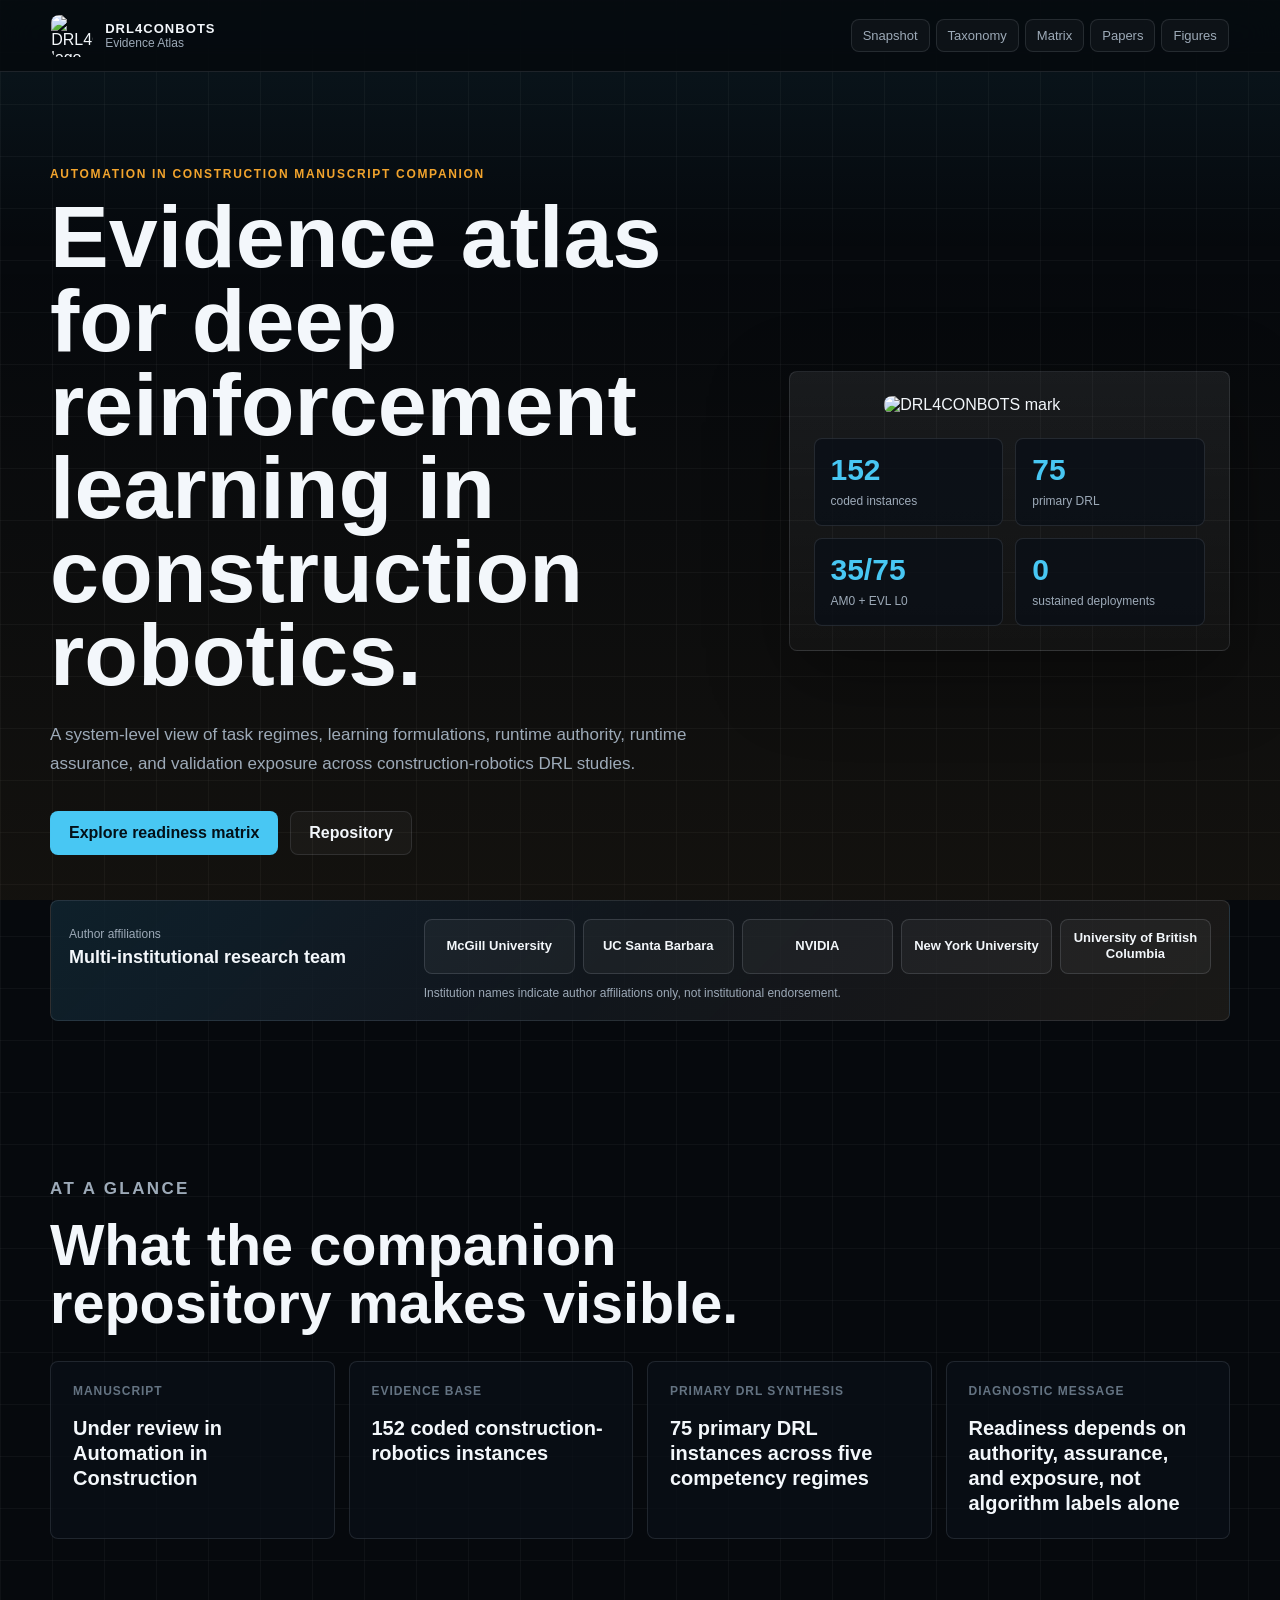
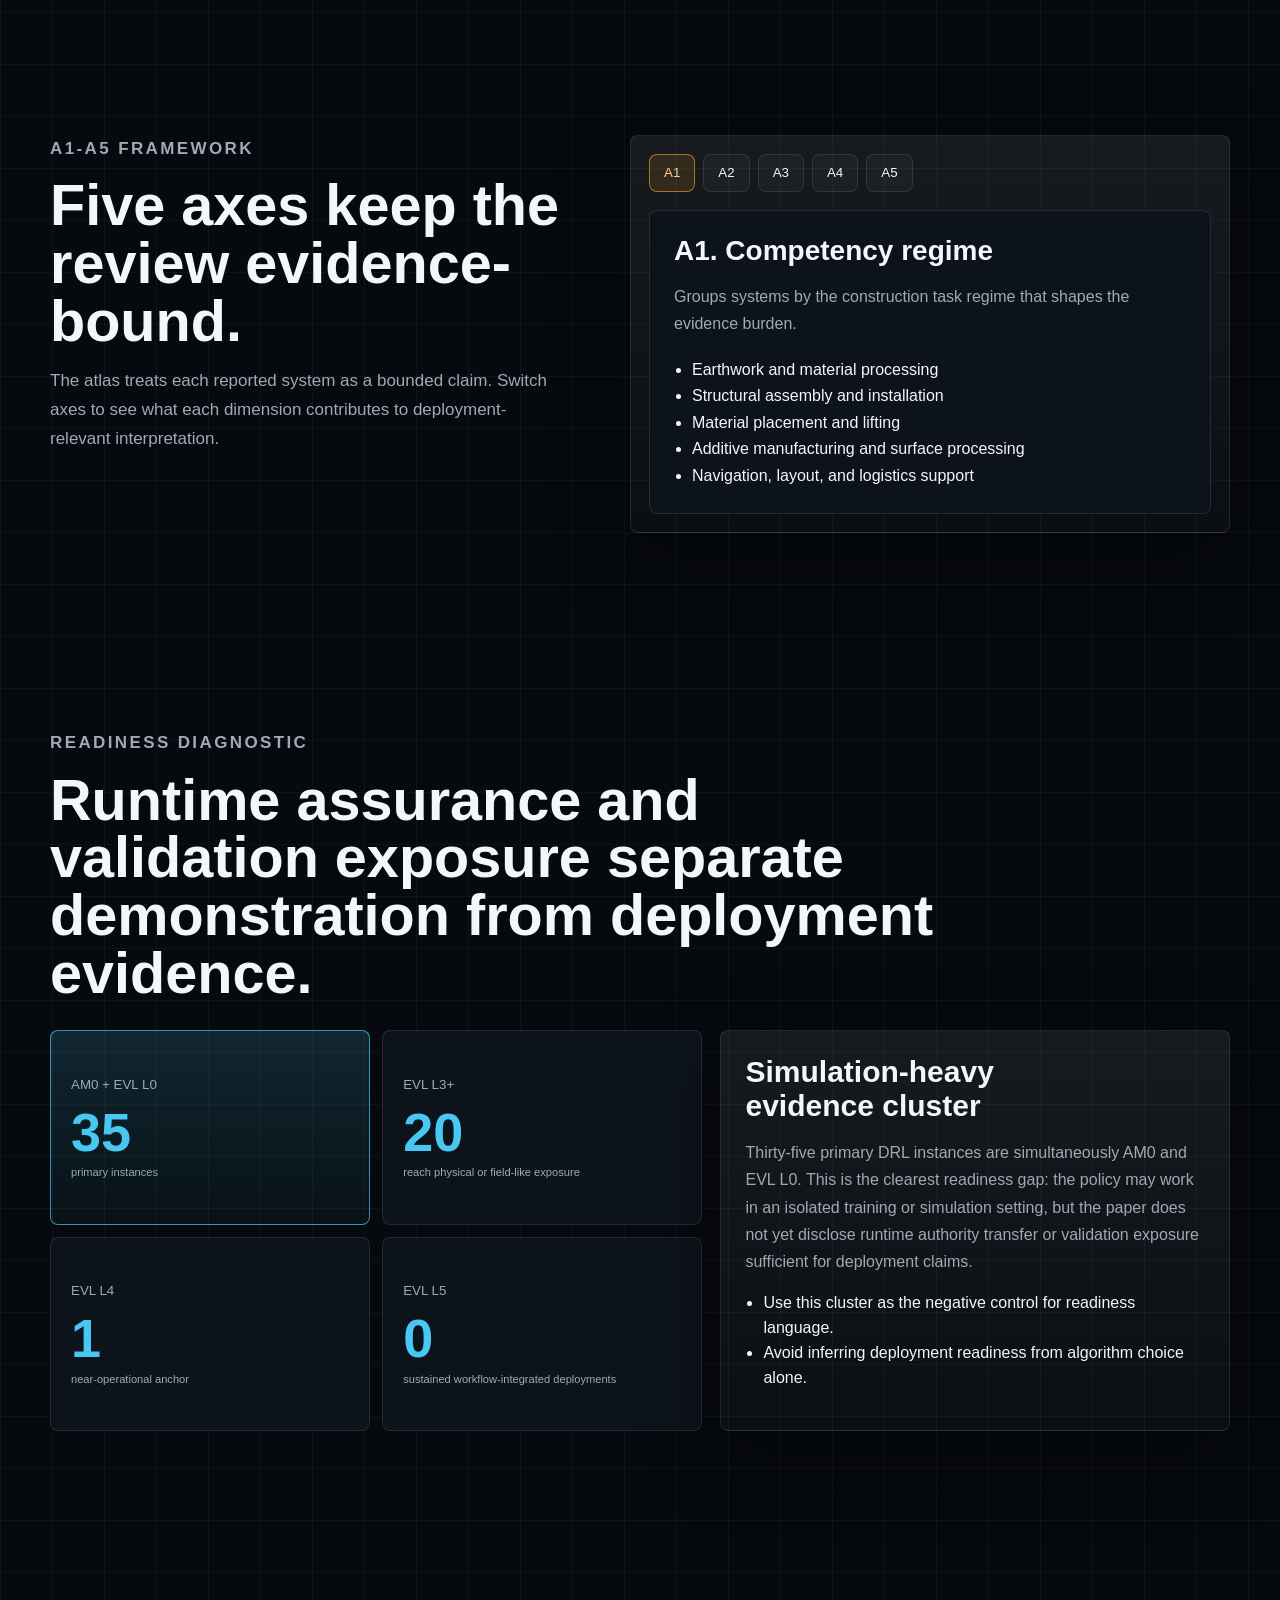
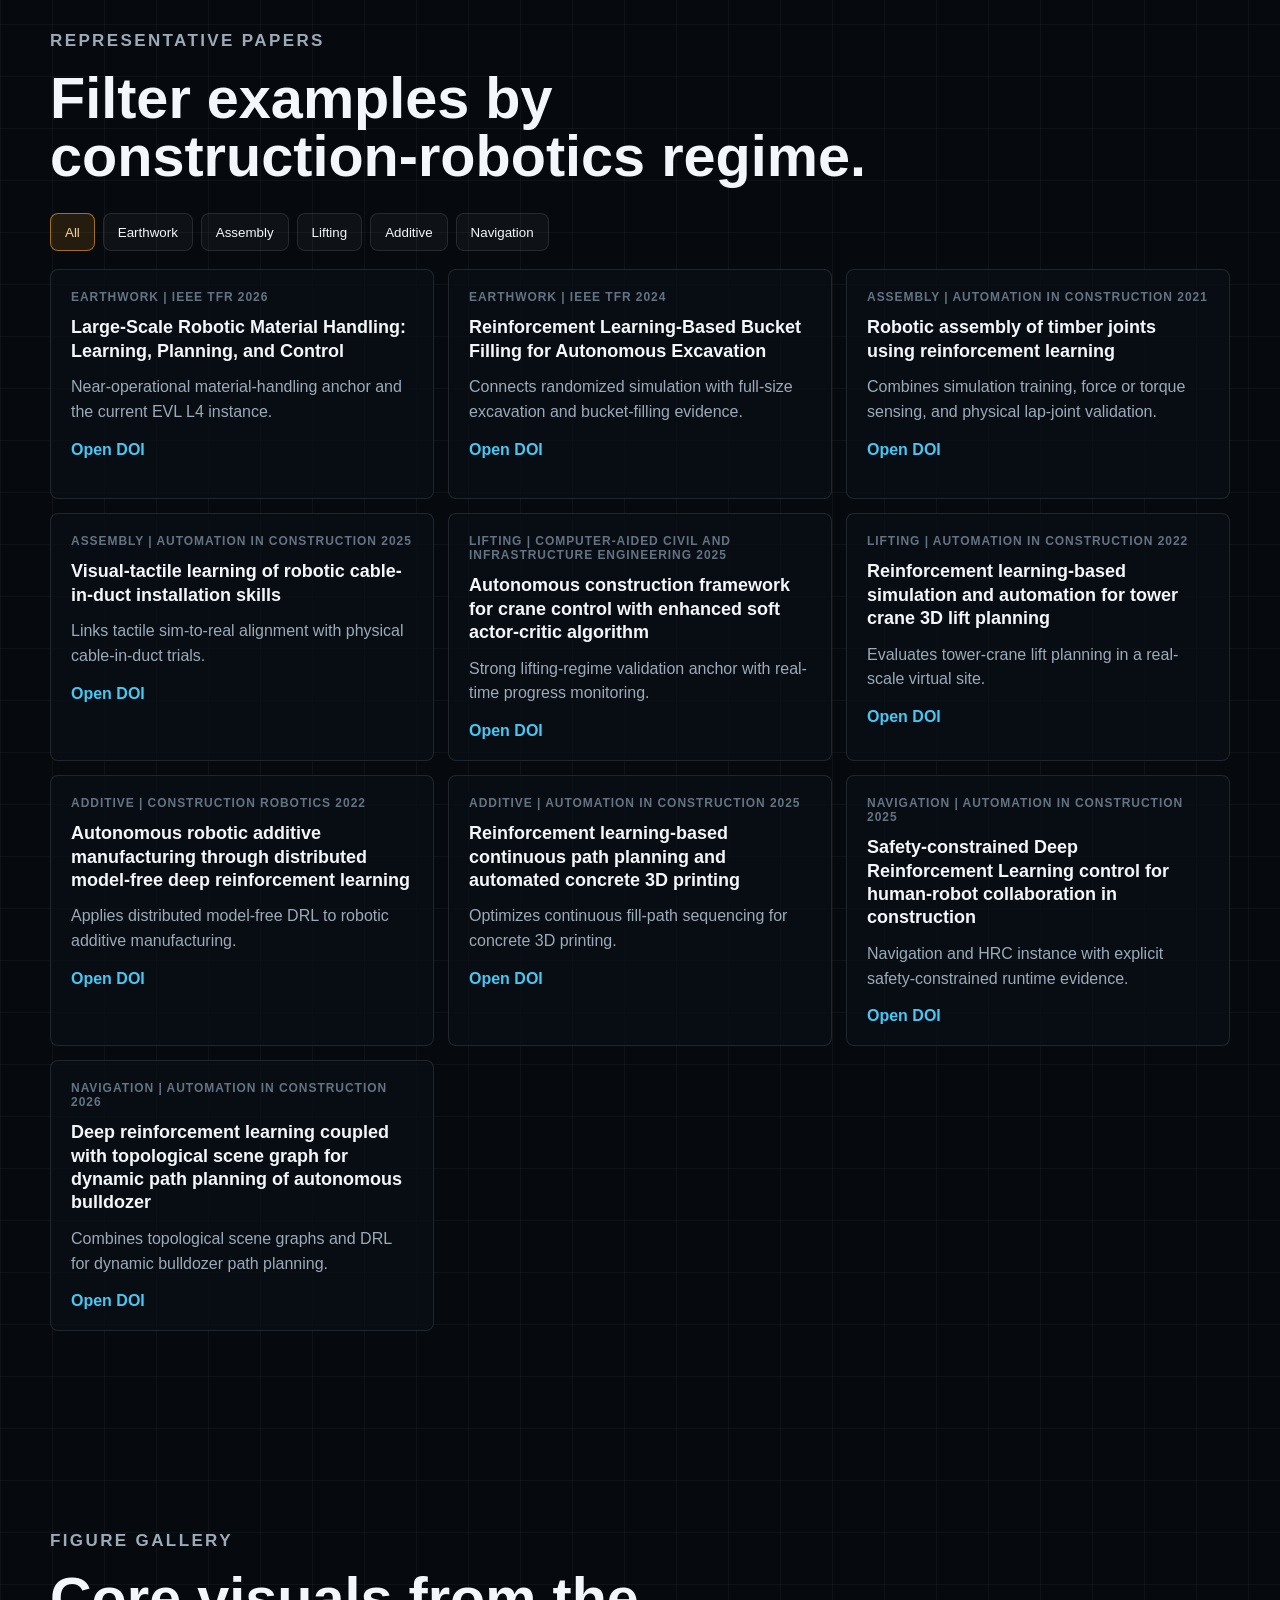
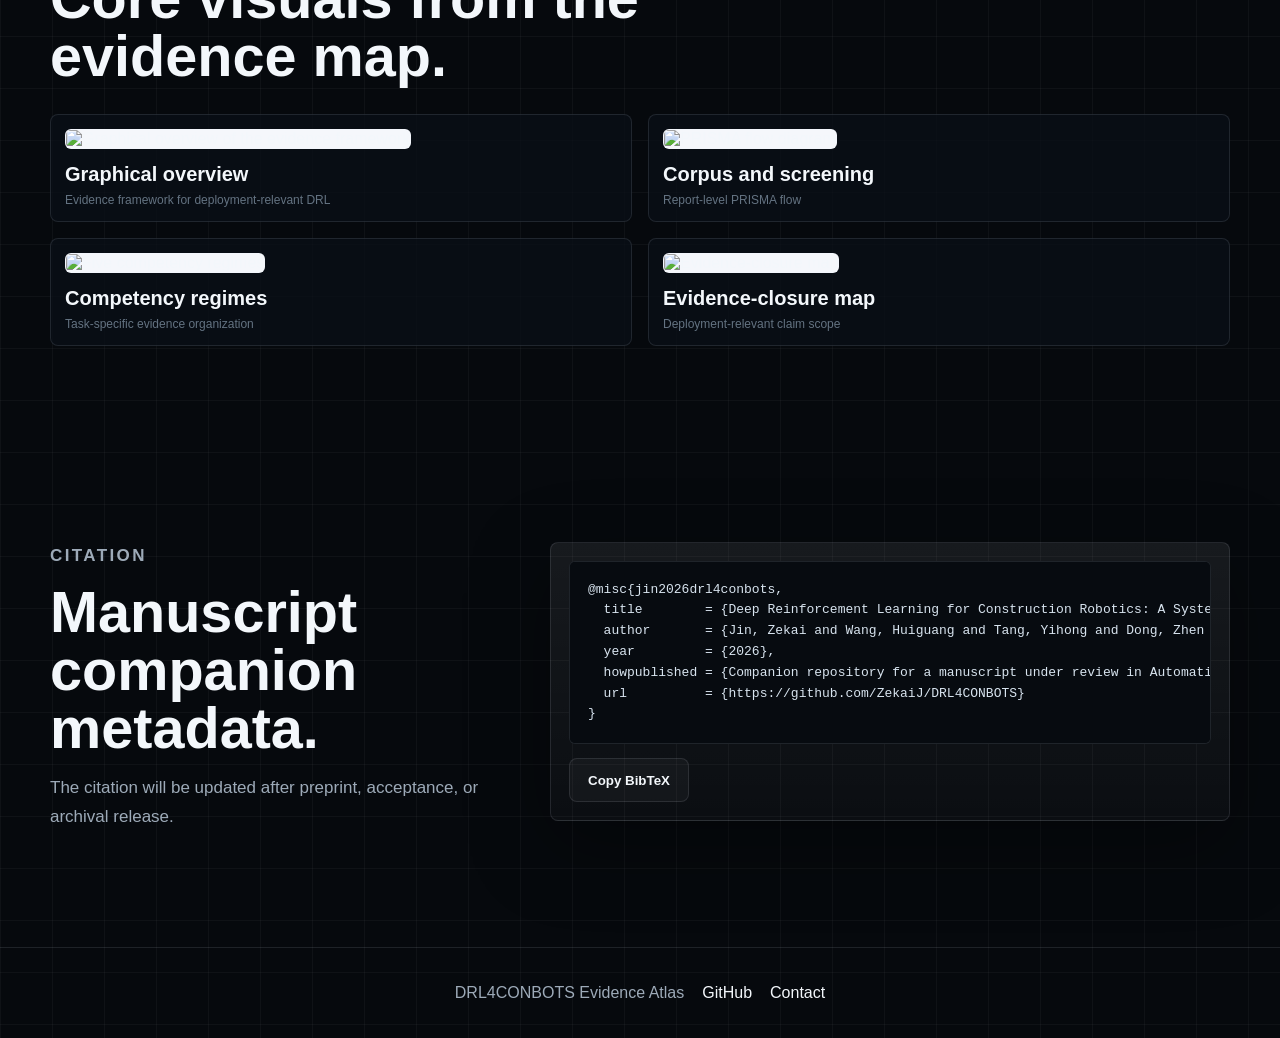
==== docs/index.html @ fb15e4c8 "docs: add author affiliation demo" ====
<!doctype html>
<html lang="en">
  <head>
    <meta charset="utf-8">
    <meta name="viewport" content="width=device-width, initial-scale=1">
    <title>DRL4CONBOTS Evidence Atlas</title>
    <meta name="description" content="Interactive companion atlas for a manuscript on deep reinforcement learning in construction robotics.">
    <link rel="stylesheet" href="styles.css">
  </head>
  <body>
    <header class="site-header">
      <a class="brand" href="#top" aria-label="DRL4CONBOTS Evidence Atlas home">
        <img src="https://raw.githubusercontent.com/ZekaiJ/DRL4CONBOTS/main/Assets/logo.png" alt="DRL4CONBOTS logo">
        <span>
          <strong>DRL4CONBOTS</strong>
          <small>Evidence Atlas</small>
        </span>
      </a>
      <nav aria-label="Primary navigation">
        <a href="#snapshot">Snapshot</a>
        <a href="#taxonomy">Taxonomy</a>
        <a href="#matrix">Matrix</a>
        <a href="#papers">Papers</a>
        <a href="#figures">Figures</a>
      </nav>
    </header>

    <main id="top">
      <section class="hero">
        <div class="hero-copy">
          <p class="eyebrow">Automation in Construction manuscript companion</p>
          <h1>Evidence atlas for deep reinforcement learning in construction robotics.</h1>
          <p class="lede">
            A system-level view of task regimes, learning formulations, runtime authority,
            runtime assurance, and validation exposure across construction-robotics DRL studies.
          </p>
          <div class="hero-actions">
            <a class="button primary" href="#matrix">Explore readiness matrix</a>
            <a class="button secondary" href="https://github.com/ZekaiJ/DRL4CONBOTS">Repository</a>
          </div>
        </div>
        <aside class="hero-card" aria-label="Evidence snapshot">
          <img class="hero-logo" src="https://raw.githubusercontent.com/ZekaiJ/DRL4CONBOTS/main/Assets/logo.png" alt="DRL4CONBOTS mark">
          <div class="metric-grid compact">
            <div><strong>152</strong><span>coded instances</span></div>
            <div><strong>75</strong><span>primary DRL</span></div>
            <div><strong>35/75</strong><span>AM0 + EVL L0</span></div>
            <div><strong>0</strong><span>sustained deployments</span></div>
          </div>
        </aside>
      </section>

      <section class="affiliation-band" aria-label="Author affiliations">
        <div class="affiliation-copy">
          <span>Author affiliations</span>
          <strong>Multi-institutional research team</strong>
        </div>
        <div class="affiliation-list" aria-label="Affiliated institutions">
          <span>McGill University</span>
          <span>UC Santa Barbara</span>
          <span>NVIDIA</span>
          <span>New York University</span>
          <span>University of British Columbia</span>
        </div>
        <p class="affiliation-note">Institution names indicate author affiliations only, not institutional endorsement.</p>
      </section>
      <section id="snapshot" class="section">
        <div class="section-heading">
          <p class="eyebrow">At a glance</p>
          <h2>What the companion repository makes visible.</h2>
        </div>
        <div class="snapshot-grid">
          <article>
            <span>Manuscript</span>
            <strong>Under review in Automation in Construction</strong>
          </article>
          <article>
            <span>Evidence base</span>
            <strong>152 coded construction-robotics instances</strong>
          </article>
          <article>
            <span>Primary DRL synthesis</span>
            <strong>75 primary DRL instances across five competency regimes</strong>
          </article>
          <article>
            <span>Diagnostic message</span>
            <strong>Readiness depends on authority, assurance, and exposure, not algorithm labels alone</strong>
          </article>
        </div>
      </section>

      <section id="taxonomy" class="section split">
        <div class="section-heading">
          <p class="eyebrow">A1-A5 framework</p>
          <h2>Five axes keep the review evidence-bound.</h2>
          <p>
            The atlas treats each reported system as a bounded claim. Switch axes to see what each dimension contributes to deployment-relevant interpretation.
          </p>
        </div>
        <div class="taxonomy-panel">
          <div class="axis-tabs" role="tablist" aria-label="Taxonomy axes">
            <button class="axis-tab active" type="button" data-axis="a1">A1</button>
            <button class="axis-tab" type="button" data-axis="a2">A2</button>
            <button class="axis-tab" type="button" data-axis="a3">A3</button>
            <button class="axis-tab" type="button" data-axis="a4">A4</button>
            <button class="axis-tab" type="button" data-axis="a5">A5</button>
          </div>
          <article class="axis-card" id="axis-card" aria-live="polite"></article>
        </div>
      </section>

      <section id="matrix" class="section">
        <div class="section-heading narrow">
          <p class="eyebrow">Readiness diagnostic</p>
          <h2>Runtime assurance and validation exposure separate demonstration from deployment evidence.</h2>
        </div>
        <div class="matrix-layout">
          <div class="matrix-board" aria-label="Readiness matrix insights">
            <button class="matrix-cell active" type="button" data-insight="am0-l0">
              <span>AM0 + EVL L0</span>
              <strong>35</strong>
              <small>primary instances</small>
            </button>
            <button class="matrix-cell" type="button" data-insight="evl3">
              <span>EVL L3+</span>
              <strong>20</strong>
              <small>reach physical or field-like exposure</small>
            </button>
            <button class="matrix-cell" type="button" data-insight="evl4">
              <span>EVL L4</span>
              <strong>1</strong>
              <small>near-operational anchor</small>
            </button>
            <button class="matrix-cell" type="button" data-insight="evl5">
              <span>EVL L5</span>
              <strong>0</strong>
              <small>sustained workflow-integrated deployments</small>
            </button>
          </div>
          <aside class="insight-card" id="insight-card" aria-live="polite"></aside>
        </div>
      </section>

      <section id="papers" class="section">
        <div class="section-heading">
          <p class="eyebrow">Representative papers</p>
          <h2>Filter examples by construction-robotics regime.</h2>
        </div>
        <div class="filters" aria-label="Paper filters">
          <button class="filter active" type="button" data-filter="all">All</button>
          <button class="filter" type="button" data-filter="earthwork">Earthwork</button>
          <button class="filter" type="button" data-filter="assembly">Assembly</button>
          <button class="filter" type="button" data-filter="lifting">Lifting</button>
          <button class="filter" type="button" data-filter="additive">Additive</button>
          <button class="filter" type="button" data-filter="navigation">Navigation</button>
        </div>
        <div class="paper-grid" id="paper-grid"></div>
      </section>

      <section id="figures" class="section">
        <div class="section-heading">
          <p class="eyebrow">Figure gallery</p>
          <h2>Core visuals from the evidence map.</h2>
        </div>
        <div class="figure-grid">
          <a class="figure-card" href="https://raw.githubusercontent.com/ZekaiJ/DRL4CONBOTS/main/Assets/figures/Fig1.png">
            <img src="https://raw.githubusercontent.com/ZekaiJ/DRL4CONBOTS/main/Assets/figures/Fig1.png" alt="Graphical overview of the evidence framework">
            <strong>Graphical overview</strong>
            <span>Evidence framework for deployment-relevant DRL</span>
          </a>
          <a class="figure-card" href="https://raw.githubusercontent.com/ZekaiJ/DRL4CONBOTS/main/Assets/figures/Fig2.png">
            <img src="https://raw.githubusercontent.com/ZekaiJ/DRL4CONBOTS/main/Assets/figures/Fig2.png" alt="PRISMA flow diagram">
            <strong>Corpus and screening</strong>
            <span>Report-level PRISMA flow</span>
          </a>
          <a class="figure-card" href="https://raw.githubusercontent.com/ZekaiJ/DRL4CONBOTS/main/Assets/figures/Fig6.png">
            <img src="https://raw.githubusercontent.com/ZekaiJ/DRL4CONBOTS/main/Assets/figures/Fig6.png" alt="Five competency regimes">
            <strong>Competency regimes</strong>
            <span>Task-specific evidence organization</span>
          </a>
          <a class="figure-card" href="https://raw.githubusercontent.com/ZekaiJ/DRL4CONBOTS/main/Assets/figures/Fig12.png">
            <img src="https://raw.githubusercontent.com/ZekaiJ/DRL4CONBOTS/main/Assets/figures/Fig12.png" alt="Evidence-closure map">
            <strong>Evidence-closure map</strong>
            <span>Deployment-relevant claim scope</span>
          </a>
        </div>
      </section>

      <section id="citation" class="section citation-section">
        <div>
          <p class="eyebrow">Citation</p>
          <h2>Manuscript companion metadata.</h2>
          <p>The citation will be updated after preprint, acceptance, or archival release.</p>
        </div>
        <div class="citation-box">
          <pre id="bibtex">@misc{jin2026drl4conbots,
  title        = {Deep Reinforcement Learning for Construction Robotics: A System-Level Taxonomy and Evidence Map toward Real-World Readiness},
  author       = {Jin, Zekai and Wang, Huiguang and Tang, Yihong and Dong, Zhen and Feng, Chen and Shao, Yi},
  year         = {2026},
  howpublished = {Companion repository for a manuscript under review in Automation in Construction},
  url          = {https://github.com/ZekaiJ/DRL4CONBOTS}
}</pre>
          <button class="button secondary" type="button" id="copy-bibtex">Copy BibTeX</button>
        </div>
      </section>
    </main>

    <footer class="site-footer">
      <span>DRL4CONBOTS Evidence Atlas</span>
      <a href="https://github.com/ZekaiJ/DRL4CONBOTS">GitHub</a>
      <a href="mailto:zekai.jin@mail.mcgill.ca">Contact</a>
    </footer>

    <script src="script.js"></script>
  </body>
</html>
---- docs/styles.css ----
:root {
  color-scheme: dark;
  --bg: #06090d;
  --panel: #0d131b;
  --panel-2: #111a24;
  --panel-3: #172332;
  --line: rgba(225, 238, 255, 0.11);
  --text: #f3f7fb;
  --muted: #9daab8;
  --faint: #647382;
  --cyan: #48c7f3;
  --amber: #f2a42d;
  --green: #43d69a;
  --red: #ef5f64;
  --shadow: 0 24px 80px rgba(0, 0, 0, 0.34);
  font-family: "Aptos", "Segoe UI", Arial, sans-serif;
}

* {
  box-sizing: border-box;
}

html {
  scroll-behavior: smooth;
}

body {
  margin: 0;
  background:
    linear-gradient(rgba(255, 255, 255, 0.035) 1px, transparent 1px),
    linear-gradient(90deg, rgba(255, 255, 255, 0.035) 1px, transparent 1px),
    var(--bg);
  background-size: 52px 52px;
  color: var(--text);
  min-width: 320px;
}

body::before {
  content: "";
  position: fixed;
  inset: 0;
  pointer-events: none;
  background: linear-gradient(180deg, rgba(72, 199, 243, 0.08), transparent 28%, rgba(242, 164, 45, 0.06));
  z-index: -1;
}

a {
  color: inherit;
}

button,
a {
  -webkit-tap-highlight-color: transparent;
}

.site-header {
  position: sticky;
  top: 0;
  z-index: 10;
  display: flex;
  align-items: center;
  justify-content: space-between;
  gap: 24px;
  min-height: 72px;
  padding: 12px clamp(18px, 4vw, 56px);
  border-bottom: 1px solid var(--line);
  background: rgba(6, 9, 13, 0.82);
  backdrop-filter: blur(18px);
}

.brand {
  display: inline-flex;
  align-items: center;
  gap: 12px;
  text-decoration: none;
}

.brand img {
  width: 42px;
  height: 42px;
  border-radius: 8px;
}

.brand strong,
.brand small {
  display: block;
}

.brand strong {
  font-size: 13px;
  letter-spacing: 0.08em;
}

.brand small {
  color: var(--muted);
  font-size: 12px;
}

nav {
  display: flex;
  align-items: center;
  gap: 6px;
  flex-wrap: wrap;
  justify-content: flex-end;
}

nav a,
.filter,
.axis-tab,
.button {
  border: 1px solid var(--line);
  border-radius: 8px;
  background: rgba(255, 255, 255, 0.035);
  color: var(--text);
  text-decoration: none;
  transition: transform 160ms ease, border-color 160ms ease, background 160ms ease;
}

nav a {
  padding: 8px 11px;
  color: var(--muted);
  font-size: 13px;
}

nav a:hover,
.filter:hover,
.axis-tab:hover,
.button:hover {
  transform: translateY(-1px);
  border-color: rgba(72, 199, 243, 0.42);
  background: rgba(72, 199, 243, 0.08);
}

main {
  width: min(1180px, calc(100% - 32px));
  margin: 0 auto;
}

.hero {
  min-height: calc(100dvh - 72px);
  display: grid;
  grid-template-columns: minmax(0, 1.1fr) minmax(320px, 0.72fr);
  align-items: center;
  gap: clamp(28px, 5vw, 72px);
  padding: clamp(52px, 8vw, 92px) 0 42px;
}

.hero-copy {
  max-width: 760px;
}

.eyebrow {
  margin: 0 0 14px;
  color: var(--amber);
  font-size: 12px;
  font-weight: 700;
  letter-spacing: 0.14em;
  text-transform: uppercase;
}

h1,
h2,
h3,
p {
  text-wrap: pretty;
}

h1 {
  margin: 0;
  font-size: clamp(44px, 7vw, 88px);
  line-height: 0.95;
  letter-spacing: 0;
}

h2 {
  margin: 0;
  font-size: clamp(30px, 4.5vw, 58px);
  line-height: 1;
  letter-spacing: 0;
}

.lede,
.section-heading p,
.citation-section p {
  color: var(--muted);
  font-size: 17px;
  line-height: 1.7;
}

.lede {
  max-width: 680px;
  margin: 24px 0 0;
}

.hero-actions {
  display: flex;
  gap: 12px;
  flex-wrap: wrap;
  margin-top: 32px;
}

.button {
  display: inline-flex;
  align-items: center;
  justify-content: center;
  min-height: 44px;
  padding: 0 18px;
  font-weight: 700;
  cursor: pointer;
}

.button.primary {
  border-color: rgba(72, 199, 243, 0.58);
  background: var(--cyan);
  color: #031018;
}

.button.secondary {
  color: var(--text);
}

.hero-card,
.taxonomy-panel,
.insight-card,
.citation-box {
  border: 1px solid var(--line);
  border-radius: 8px;
  background: linear-gradient(180deg, rgba(255, 255, 255, 0.07), rgba(255, 255, 255, 0.025));
  box-shadow: var(--shadow);
}

.hero-card {
  padding: 24px;
}

.hero-logo {
  display: block;
  width: min(250px, 78%);
  margin: 0 auto 24px;
  border-radius: 8px;
}

.affiliation-band {
  display: grid;
  grid-template-columns: minmax(220px, 0.42fr) minmax(0, 1fr);
  gap: 14px 24px;
  align-items: center;
  margin: 0 0 clamp(34px, 5vw, 56px);
  padding: 18px;
  border: 1px solid var(--line);
  border-radius: 8px;
  background:
    linear-gradient(135deg, rgba(72, 199, 243, 0.1), rgba(255, 255, 255, 0.035) 48%, rgba(242, 164, 45, 0.08)),
    rgba(10, 16, 24, 0.74);
}

.affiliation-copy span,
.affiliation-note {
  color: var(--muted);
  font-size: 12px;
  line-height: 1.5;
}

.affiliation-copy strong {
  display: block;
  margin-top: 4px;
  font-size: 18px;
  line-height: 1.2;
}

.affiliation-list {
  display: grid;
  grid-template-columns: repeat(5, minmax(0, 1fr));
  gap: 8px;
}

.affiliation-list span {
  display: inline-flex;
  align-items: center;
  justify-content: center;
  min-height: 48px;
  padding: 10px 12px;
  border: 1px solid rgba(225, 238, 255, 0.14);
  border-radius: 8px;
  background: rgba(255, 255, 255, 0.045);
  color: var(--text);
  font-size: 13px;
  font-weight: 700;
  line-height: 1.25;
  text-align: center;
}

.affiliation-note {
  grid-column: 2;
  margin: -4px 0 0;
}

@media (max-width: 920px) {
  .affiliation-band {
    grid-template-columns: 1fr;
  }

  .affiliation-list {
    grid-template-columns: repeat(3, minmax(0, 1fr));
  }

  .affiliation-note {
    grid-column: 1;
  }
}

@media (max-width: 620px) {
  .affiliation-list {
    grid-template-columns: 1fr;
  }
}
.metric-grid {
  display: grid;
  grid-template-columns: repeat(4, minmax(0, 1fr));
  gap: 12px;
}

.metric-grid.compact {
  grid-template-columns: repeat(2, minmax(0, 1fr));
}

.metric-grid div,
.snapshot-grid article,
.paper-card,
.figure-card {
  border: 1px solid var(--line);
  border-radius: 8px;
  background: rgba(10, 16, 24, 0.74);
}

.metric-grid div {
  padding: 16px;
}

.metric-grid strong {
  display: block;
  color: var(--cyan);
  font-size: 30px;
  line-height: 1;
}

.metric-grid span {
  display: block;
  margin-top: 8px;
  color: var(--muted);
  font-size: 12px;
  line-height: 1.35;
}

.section {
  padding: clamp(54px, 8vw, 98px) 0;
}

.section-heading {
  max-width: 820px;
  margin-bottom: 28px;
}

.section-heading.narrow {
  max-width: 920px;
}

.snapshot-grid {
  display: grid;
  grid-template-columns: repeat(4, minmax(0, 1fr));
  gap: 14px;
}

.snapshot-grid article {
  min-height: 158px;
  padding: 22px;
}

.snapshot-grid span,
.paper-card span,
.figure-card span {
  display: block;
  color: var(--faint);
  font-size: 12px;
  font-weight: 700;
  letter-spacing: 0.08em;
  text-transform: uppercase;
}

.snapshot-grid strong {
  display: block;
  margin-top: 18px;
  font-size: 20px;
  line-height: 1.25;
}

.split {
  display: grid;
  grid-template-columns: minmax(0, 0.86fr) minmax(320px, 1fr);
  gap: clamp(28px, 5vw, 64px);
  align-items: start;
}

.taxonomy-panel {
  padding: 18px;
}

.axis-tabs,
.filters {
  display: flex;
  gap: 8px;
  flex-wrap: wrap;
}

.axis-tab,
.filter {
  min-height: 38px;
  padding: 0 14px;
  cursor: pointer;
}

.axis-tab.active,
.filter.active {
  border-color: rgba(242, 164, 45, 0.62);
  background: rgba(242, 164, 45, 0.13);
  color: #ffd08a;
}

.axis-card {
  margin-top: 18px;
  padding: 24px;
  border: 1px solid var(--line);
  border-radius: 8px;
  background: var(--panel);
}

.axis-card h3 {
  margin: 0 0 14px;
  font-size: 28px;
}

.axis-card p {
  color: var(--muted);
  line-height: 1.7;
}

.axis-card ul {
  margin: 20px 0 0;
  padding-left: 18px;
  color: var(--text);
  line-height: 1.65;
}

.matrix-layout {
  display: grid;
  grid-template-columns: minmax(0, 1.05fr) minmax(320px, 0.82fr);
  gap: 18px;
}

.matrix-board {
  display: grid;
  grid-template-columns: repeat(2, minmax(0, 1fr));
  gap: 12px;
}

.matrix-cell {
  min-height: 170px;
  padding: 20px;
  border: 1px solid var(--line);
  border-radius: 8px;
  background: var(--panel);
  color: var(--text);
  text-align: left;
  cursor: pointer;
}

.matrix-cell span,
.matrix-cell small {
  display: block;
  color: var(--muted);
}

.matrix-cell strong {
  display: block;
  margin: 16px 0 10px;
  color: var(--cyan);
  font-size: 54px;
  line-height: 0.9;
}

.matrix-cell.active {
  border-color: rgba(72, 199, 243, 0.7);
  background: linear-gradient(180deg, rgba(72, 199, 243, 0.16), rgba(72, 199, 243, 0.045));
}

.insight-card {
  padding: 24px;
  min-height: 352px;
}

.insight-card h3 {
  margin: 0;
  font-size: 30px;
}

.insight-card p {
  color: var(--muted);
  line-height: 1.7;
}

.insight-card ul {
  padding-left: 18px;
  line-height: 1.55;
}

.filters {
  margin-bottom: 18px;
}

.paper-grid {
  display: grid;
  grid-template-columns: repeat(3, minmax(0, 1fr));
  gap: 14px;
}

.paper-card {
  min-height: 230px;
  padding: 20px;
}

.paper-card strong {
  display: block;
  margin: 12px 0;
  font-size: 18px;
  line-height: 1.3;
}

.paper-card p {
  margin: 0;
  color: var(--muted);
  line-height: 1.55;
}

.paper-card a {
  display: inline-flex;
  margin-top: 16px;
  color: var(--cyan);
  font-weight: 700;
  text-decoration: none;
}

.figure-grid {
  display: grid;
  grid-template-columns: repeat(2, minmax(0, 1fr));
  gap: 16px;
}

.figure-card {
  display: block;
  padding: 14px;
  text-decoration: none;
}

.figure-card img {
  width: 100%;
  aspect-ratio: 16 / 10;
  object-fit: contain;
  border: 1px solid var(--line);
  border-radius: 6px;
  background: #f5f7fb;
}

.figure-card strong {
  display: block;
  margin-top: 14px;
  font-size: 20px;
}

.figure-card span {
  margin-top: 7px;
  text-transform: none;
  letter-spacing: 0;
  font-weight: 500;
}

.citation-section {
  display: grid;
  grid-template-columns: minmax(0, 0.7fr) minmax(320px, 1fr);
  gap: 24px;
  align-items: start;
}

.citation-box {
  padding: 18px;
}

pre {
  overflow: auto;
  margin: 0 0 14px;
  padding: 18px;
  border: 1px solid var(--line);
  border-radius: 6px;
  background: #070b10;
  color: #d8e4ef;
  font: 13px/1.6 "Cascadia Mono", "JetBrains Mono", Consolas, monospace;
}

.site-footer {
  display: flex;
  justify-content: center;
  gap: 18px;
  flex-wrap: wrap;
  padding: 36px 18px;
  border-top: 1px solid var(--line);
  color: var(--muted);
}

.site-footer a {
  color: var(--text);
  text-decoration: none;
}

@media (max-width: 920px) {
  .site-header {
    position: static;
    align-items: flex-start;
    flex-direction: column;
  }

  nav {
    justify-content: flex-start;
  }

  .hero,
  .split,
  .matrix-layout,
  .citation-section {
    grid-template-columns: 1fr;
  }

  .snapshot-grid,
  .paper-grid {
    grid-template-columns: repeat(2, minmax(0, 1fr));
  }
}

@media (max-width: 620px) {
  main {
    width: min(100% - 22px, 1180px);
  }

  h1 {
    font-size: clamp(40px, 13vw, 58px);
  }

  .snapshot-grid,
  .paper-grid,
  .figure-grid,
  .matrix-board,
  .metric-grid.compact {
    grid-template-columns: 1fr;
  }

  .hero-actions,
  nav,
  .filters,
  .axis-tabs {
    align-items: stretch;
  }

  .button,
  .filter,
  .axis-tab,
  nav a {
    width: 100%;
  }
}

@media (prefers-reduced-motion: reduce) {
  html {
    scroll-behavior: auto;
  }

  *,
  *::before,
  *::after {
    transition-duration: 0.01ms !important;
    animation-duration: 0.01ms !important;
  }
}
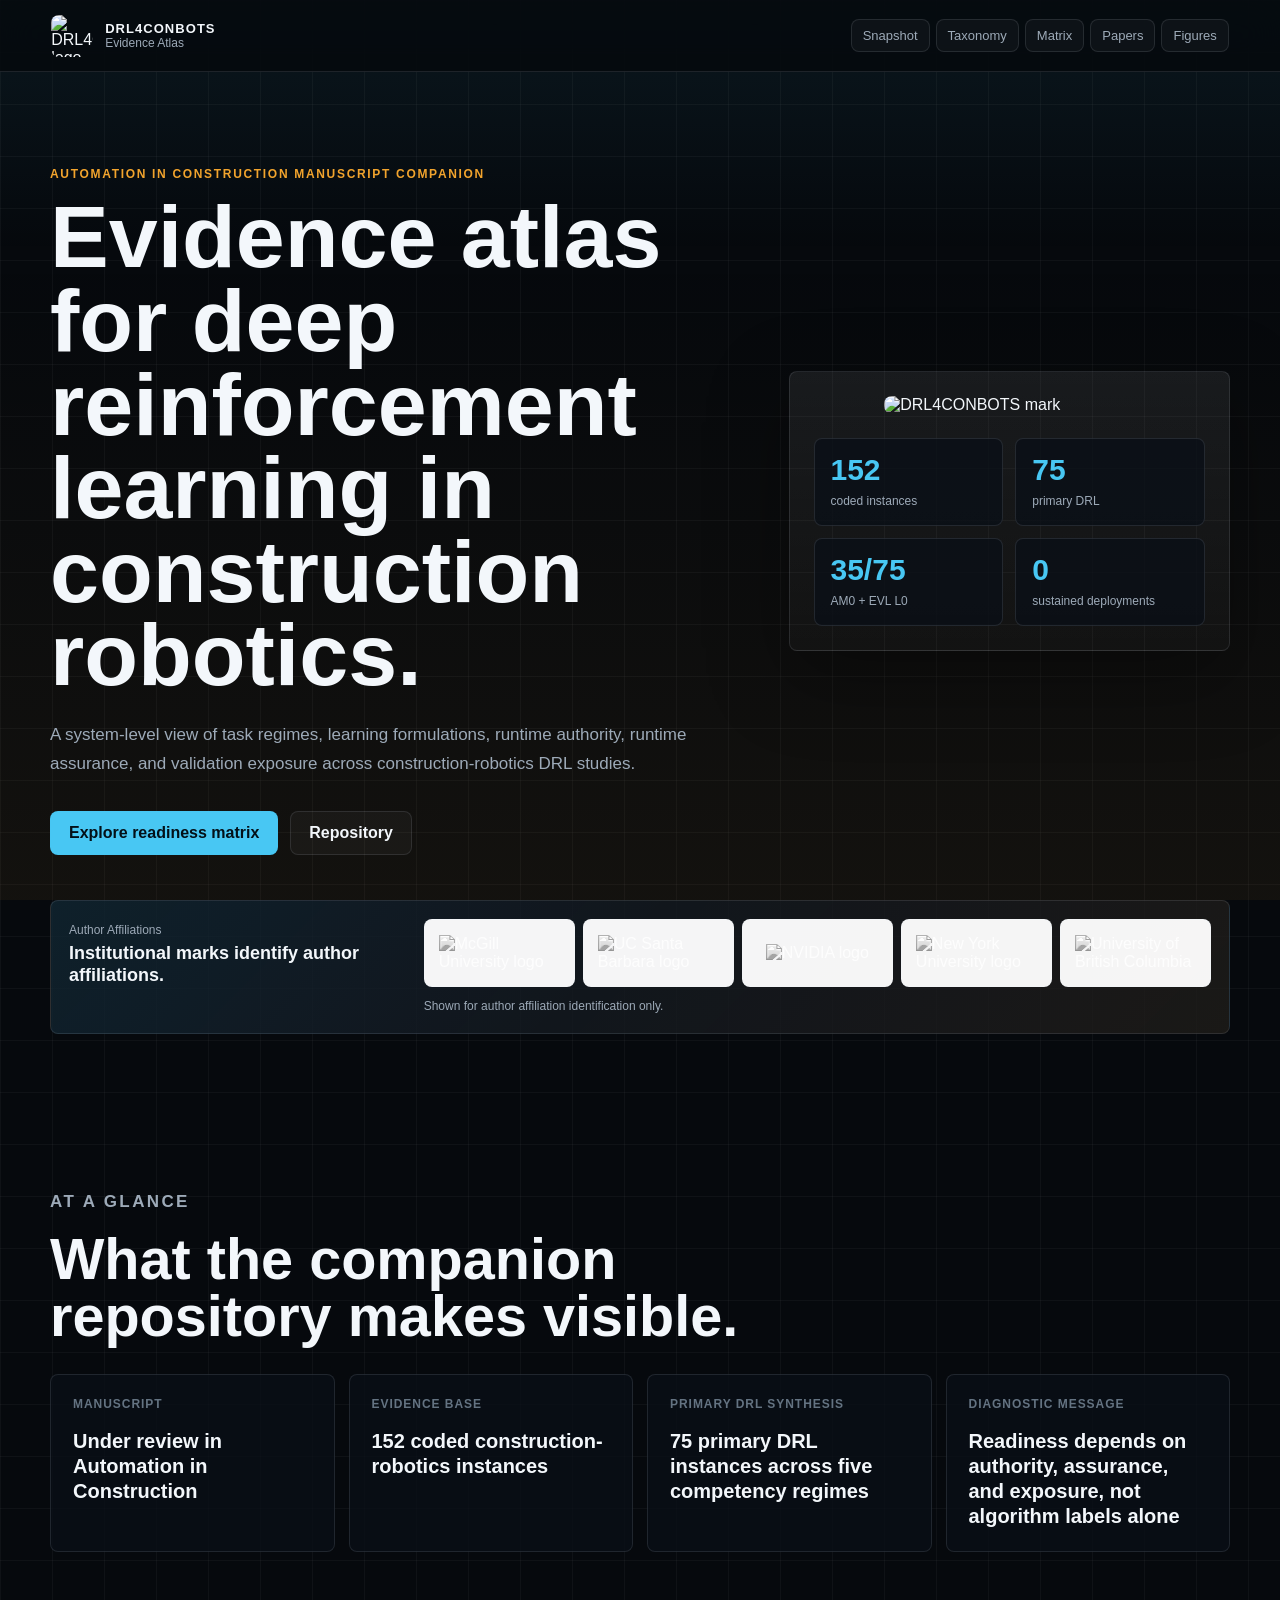
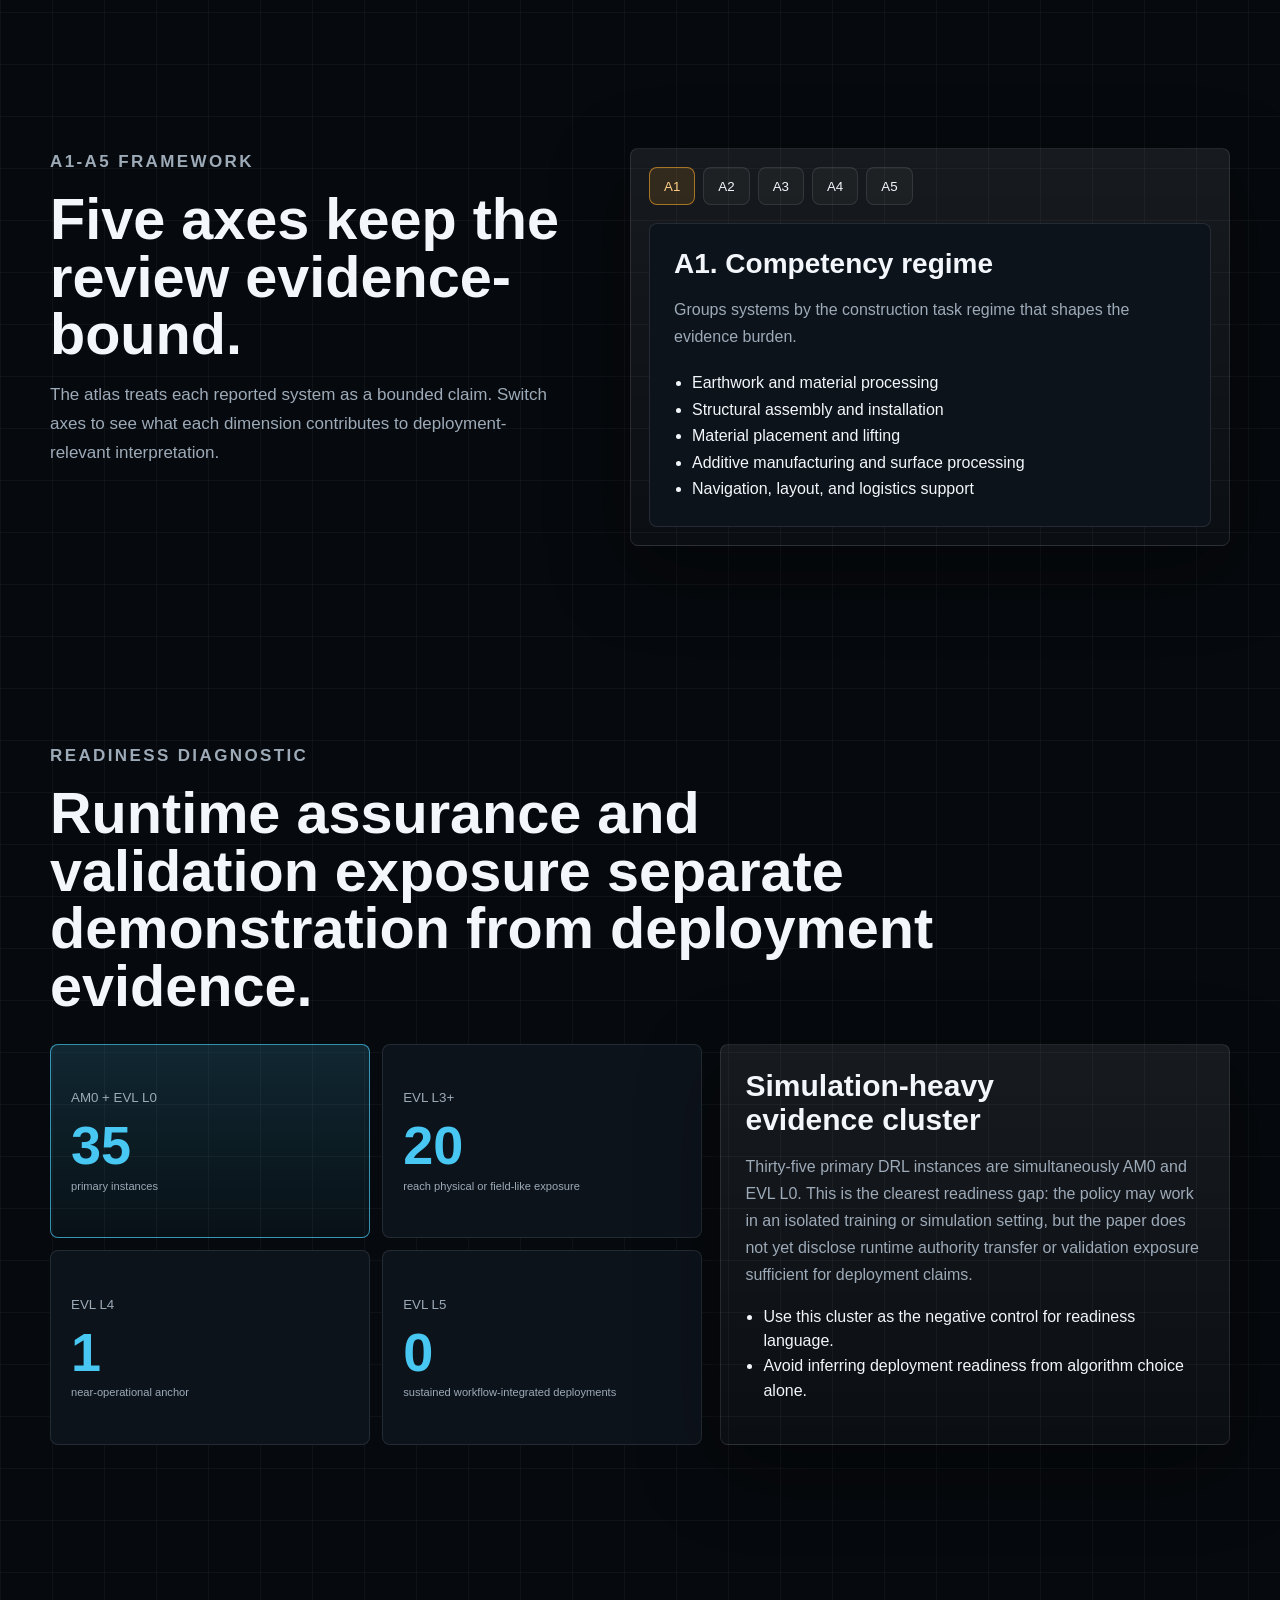
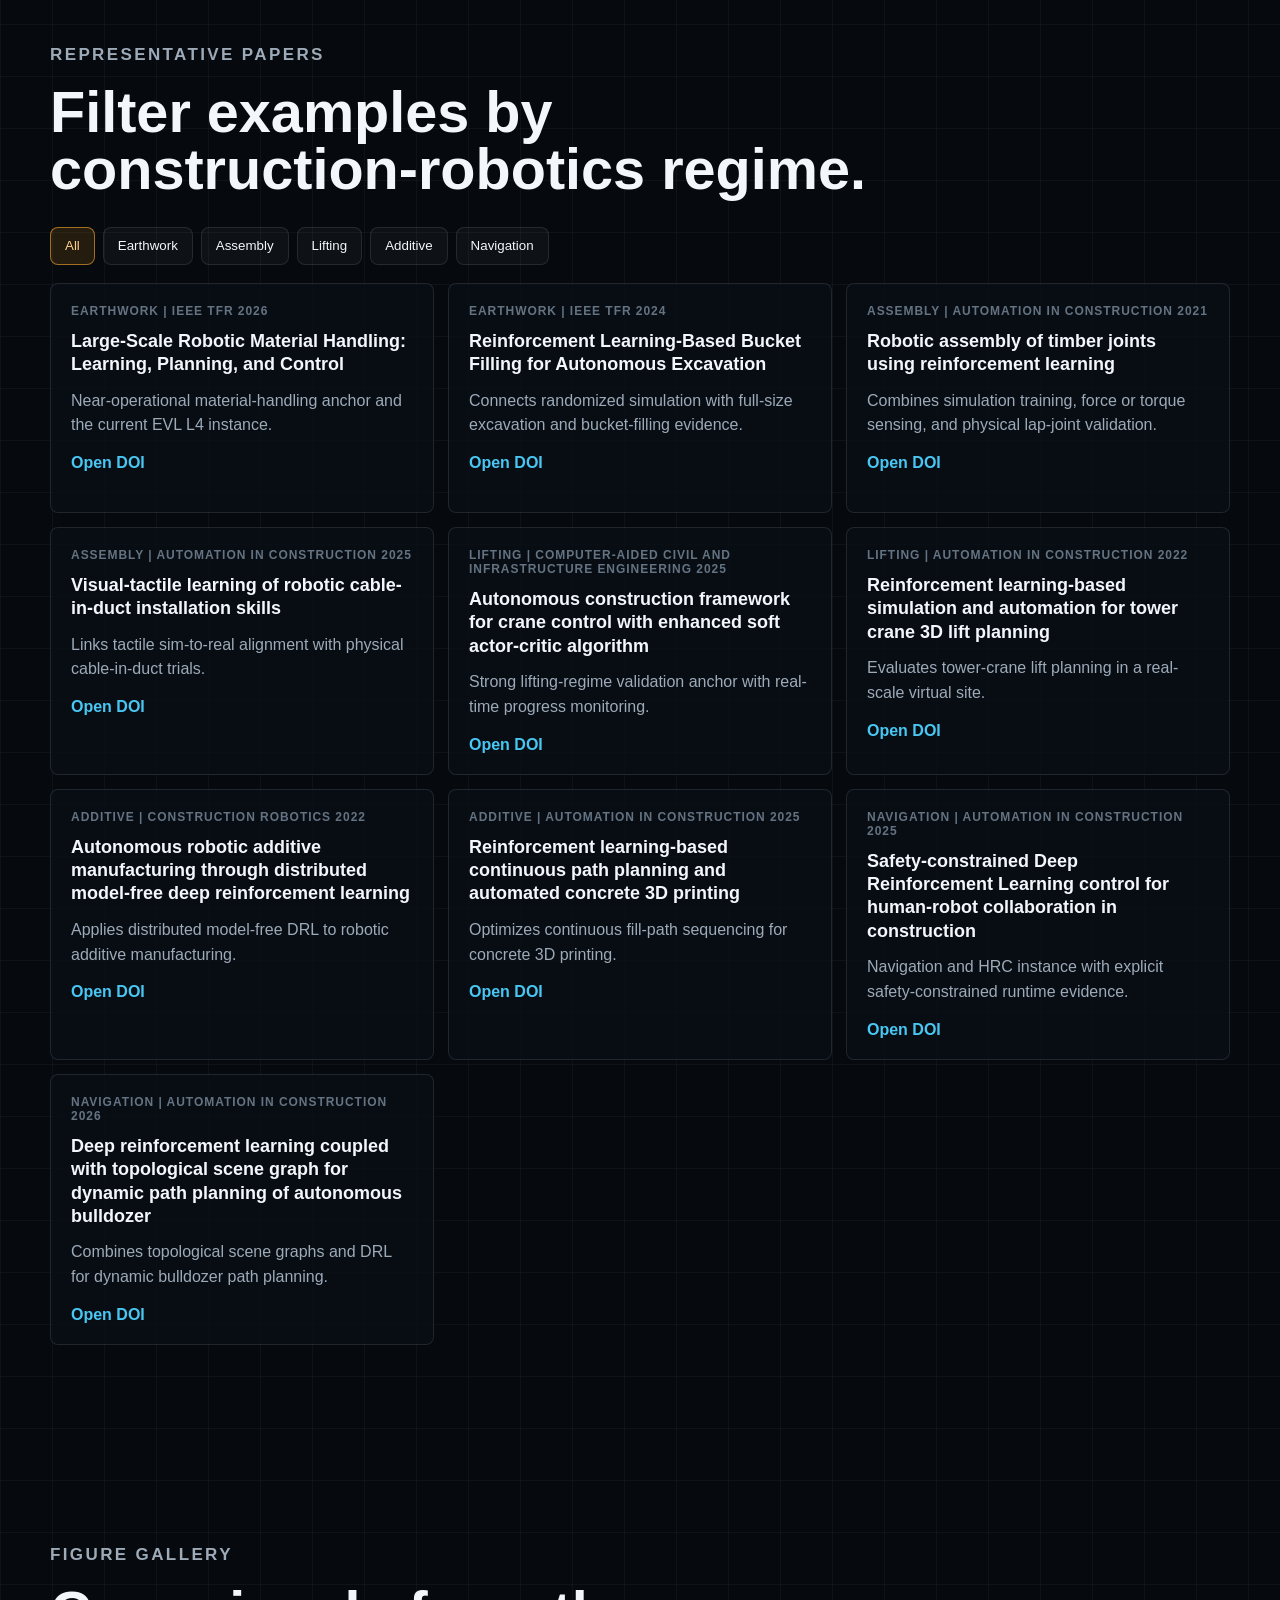
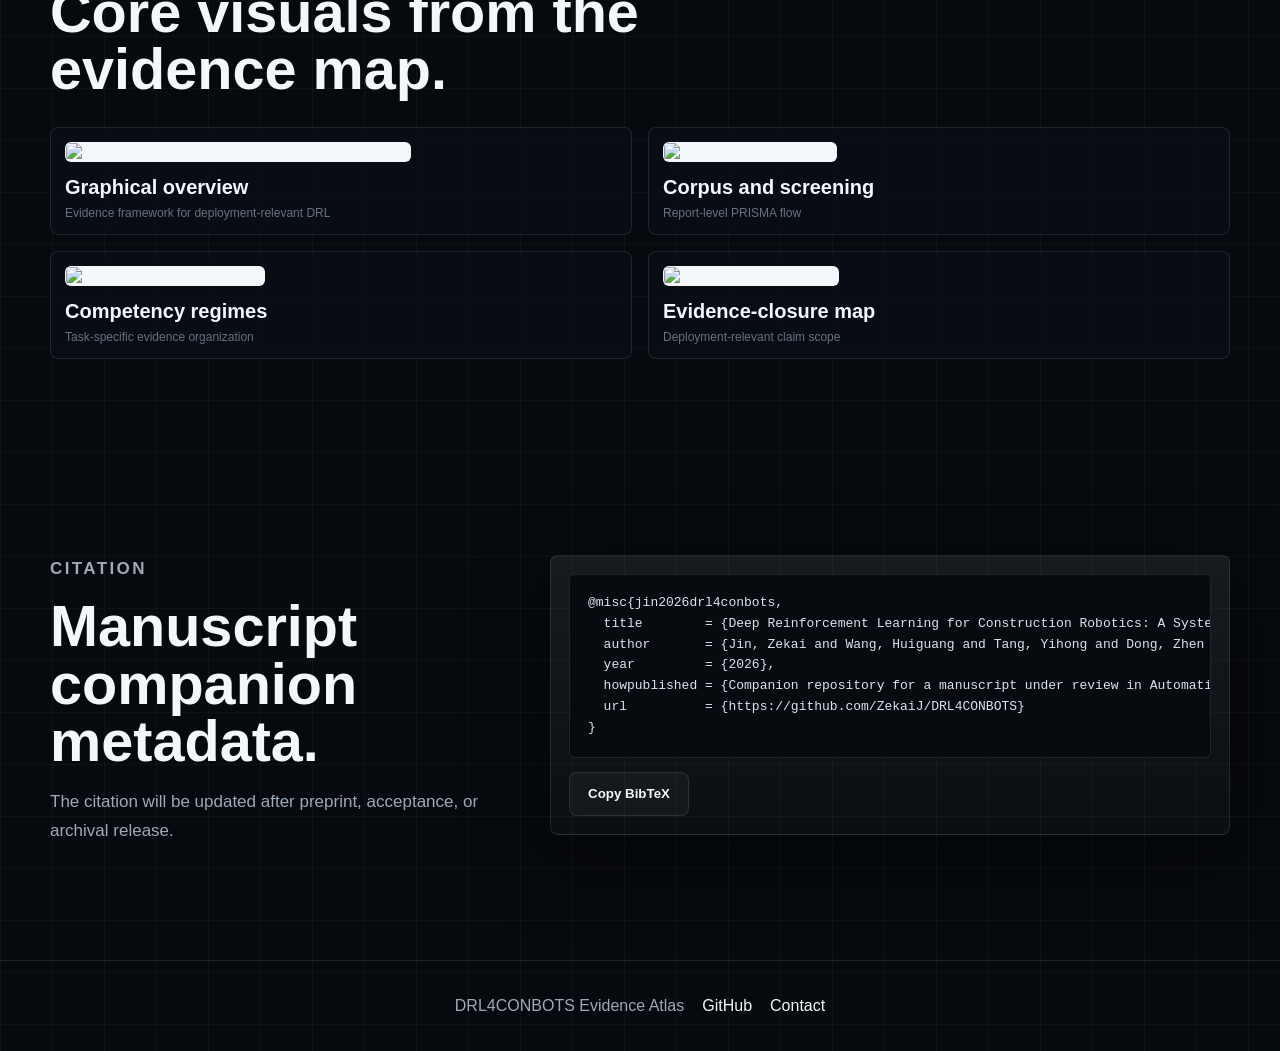
==== commit ede6d6c0: "docs: use affiliation logo strip" ====
--- a/docs/index.html
+++ b/docs/index.html
@@ -52,17 +52,17 @@
 
       <section class="affiliation-band" aria-label="Author affiliations">
         <div class="affiliation-copy">
-          <span>Author affiliations</span>
-          <strong>Multi-institutional research team</strong>
-        </div>
-        <div class="affiliation-list" aria-label="Affiliated institutions">
-          <span>McGill University</span>
-          <span>UC Santa Barbara</span>
-          <span>NVIDIA</span>
-          <span>New York University</span>
-          <span>University of British Columbia</span>
-        </div>
-        <p class="affiliation-note">Institution names indicate author affiliations only, not institutional endorsement.</p>
+          <span>Author Affiliations</span>
+          <strong>Institutional marks identify author affiliations.</strong>
+        </div>
+        <div class="affiliation-list" aria-label="Institutional affiliation logos">
+          <span><img src="https://raw.githubusercontent.com/ZekaiJ/DRL4CONBOTS/main/Assets/affiliations/mcgill.png" alt="McGill University logo"></span>
+          <span><img src="https://raw.githubusercontent.com/ZekaiJ/DRL4CONBOTS/main/Assets/affiliations/ucsb.png" alt="UC Santa Barbara logo"></span>
+          <span><img src="https://raw.githubusercontent.com/ZekaiJ/DRL4CONBOTS/main/Assets/affiliations/nvidia.png" alt="NVIDIA logo"></span>
+          <span><img src="https://raw.githubusercontent.com/ZekaiJ/DRL4CONBOTS/main/Assets/affiliations/nyu.png" alt="New York University logo"></span>
+          <span><img src="https://raw.githubusercontent.com/ZekaiJ/DRL4CONBOTS/main/Assets/affiliations/ubc.png" alt="University of British Columbia logo"></span>
+        </div>
+        <p class="affiliation-note">Shown for author affiliation identification only.</p>
       </section>
       <section id="snapshot" class="section">
         <div class="section-heading">
--- a/docs/styles.css
+++ b/docs/styles.css
@@ -278,16 +278,20 @@
   display: inline-flex;
   align-items: center;
   justify-content: center;
-  min-height: 48px;
-  padding: 10px 12px;
+  min-height: 68px;
+  padding: 12px 14px;
   border: 1px solid rgba(225, 238, 255, 0.14);
   border-radius: 8px;
-  background: rgba(255, 255, 255, 0.045);
-  color: var(--text);
-  font-size: 13px;
-  font-weight: 700;
-  line-height: 1.25;
-  text-align: center;
+  background: rgba(255, 255, 255, 0.96);
+}
+
+.affiliation-list img {
+  display: block;
+  max-width: 100%;
+  max-height: 36px;
+  object-fit: contain;
+  filter: grayscale(1) saturate(0.15) contrast(1.08);
+  opacity: 0.84;
 }
 
 .affiliation-note {
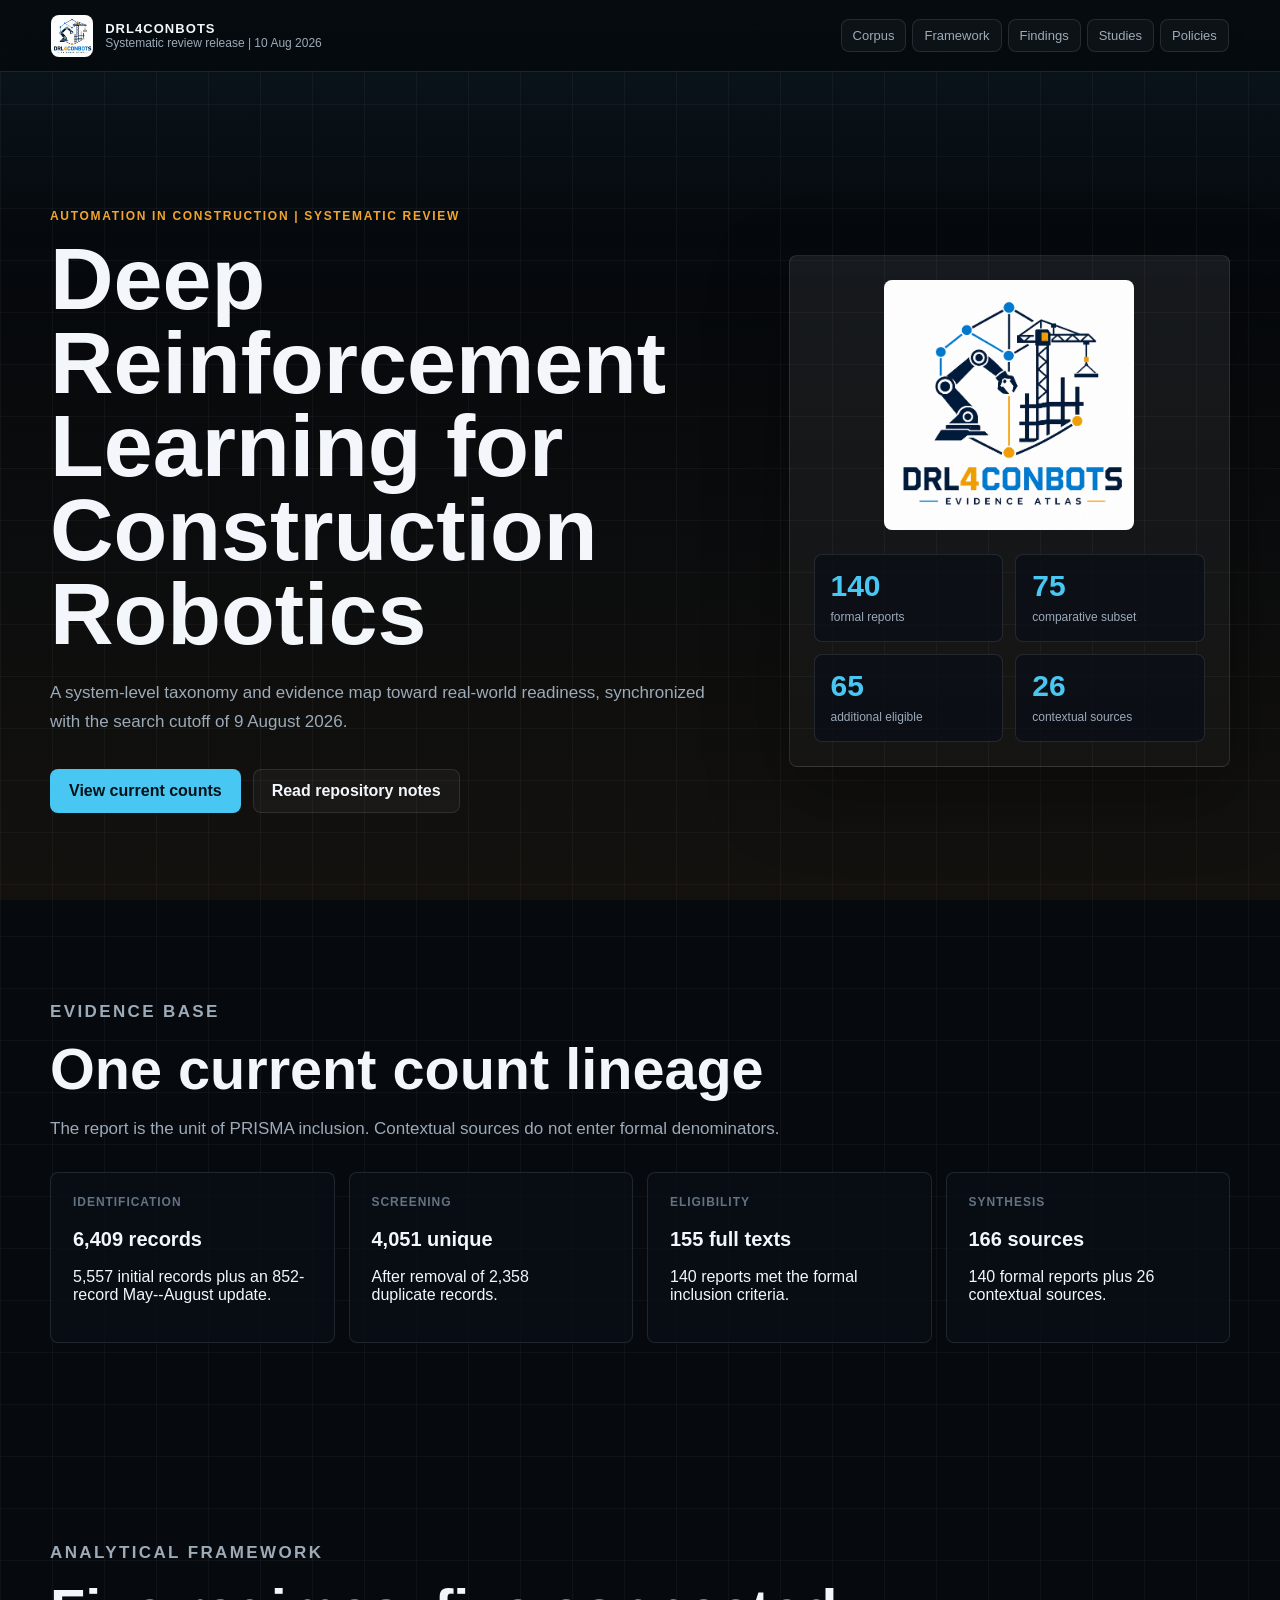
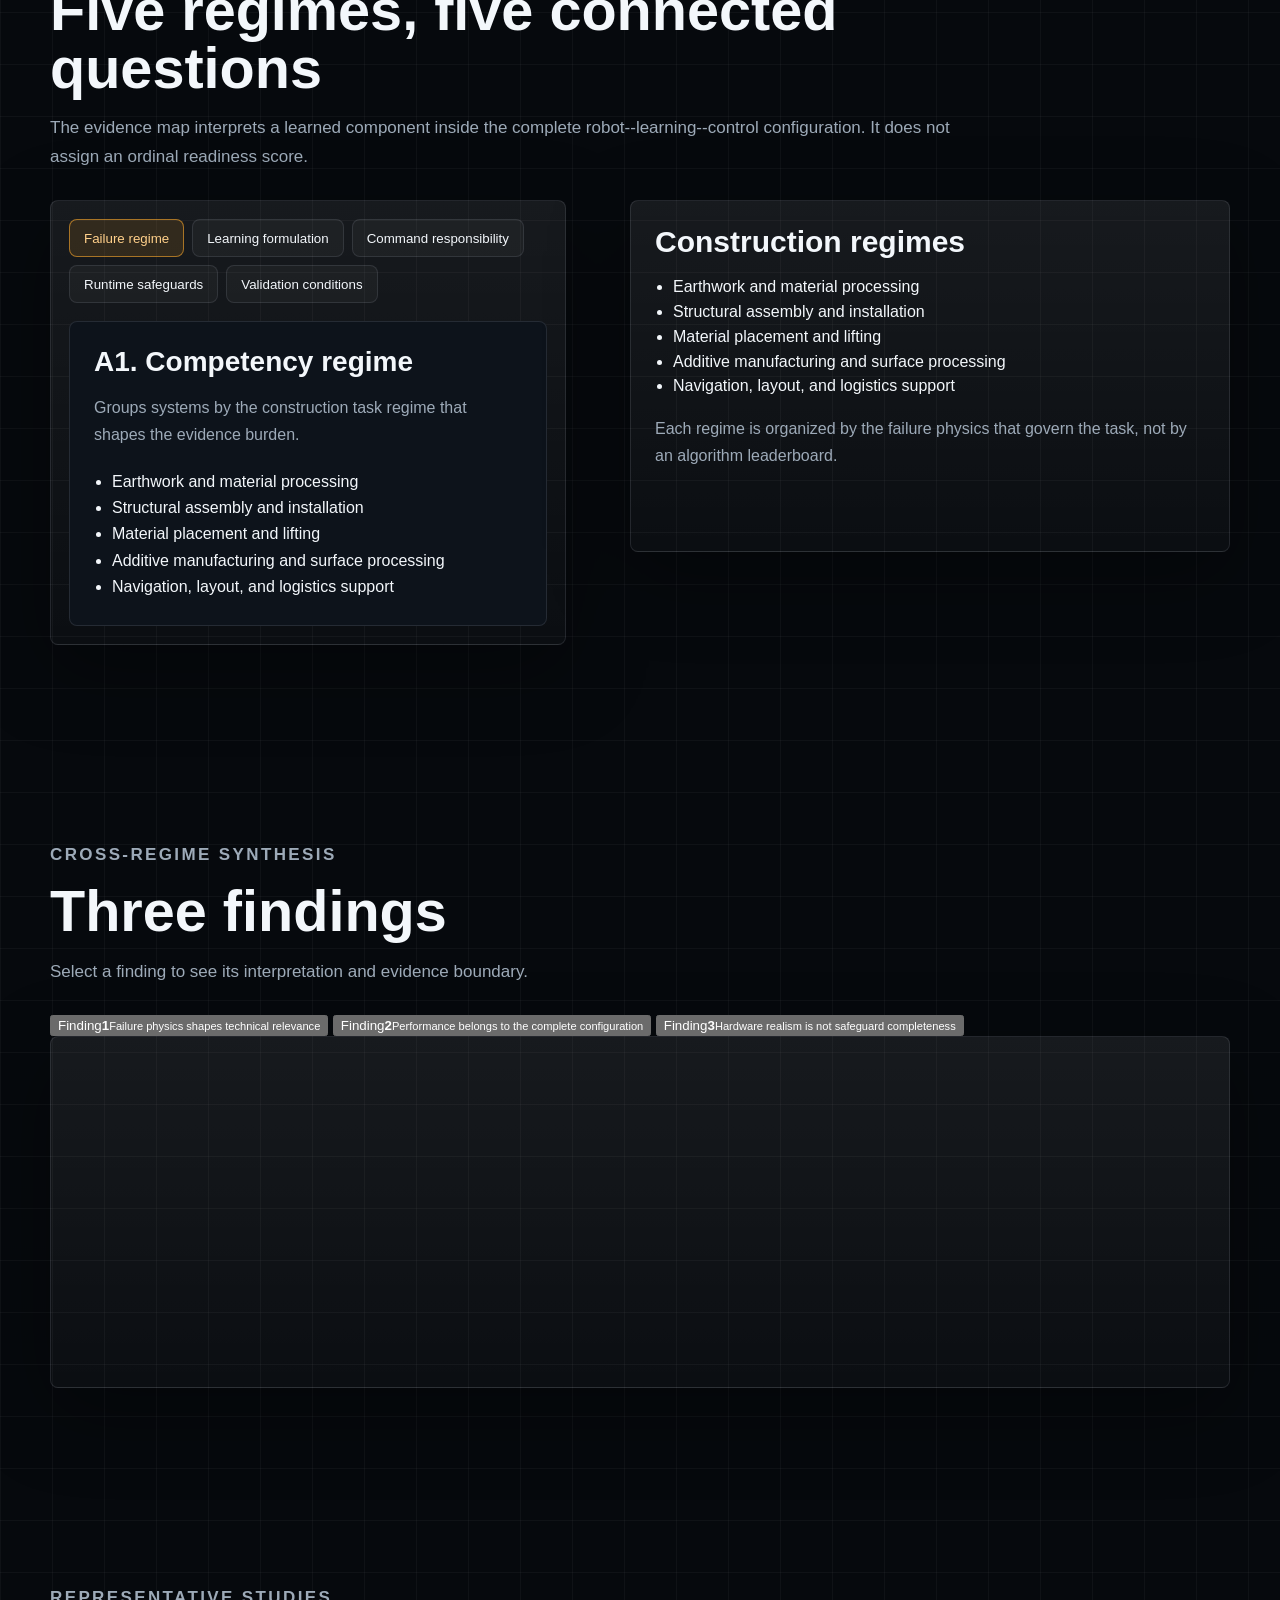
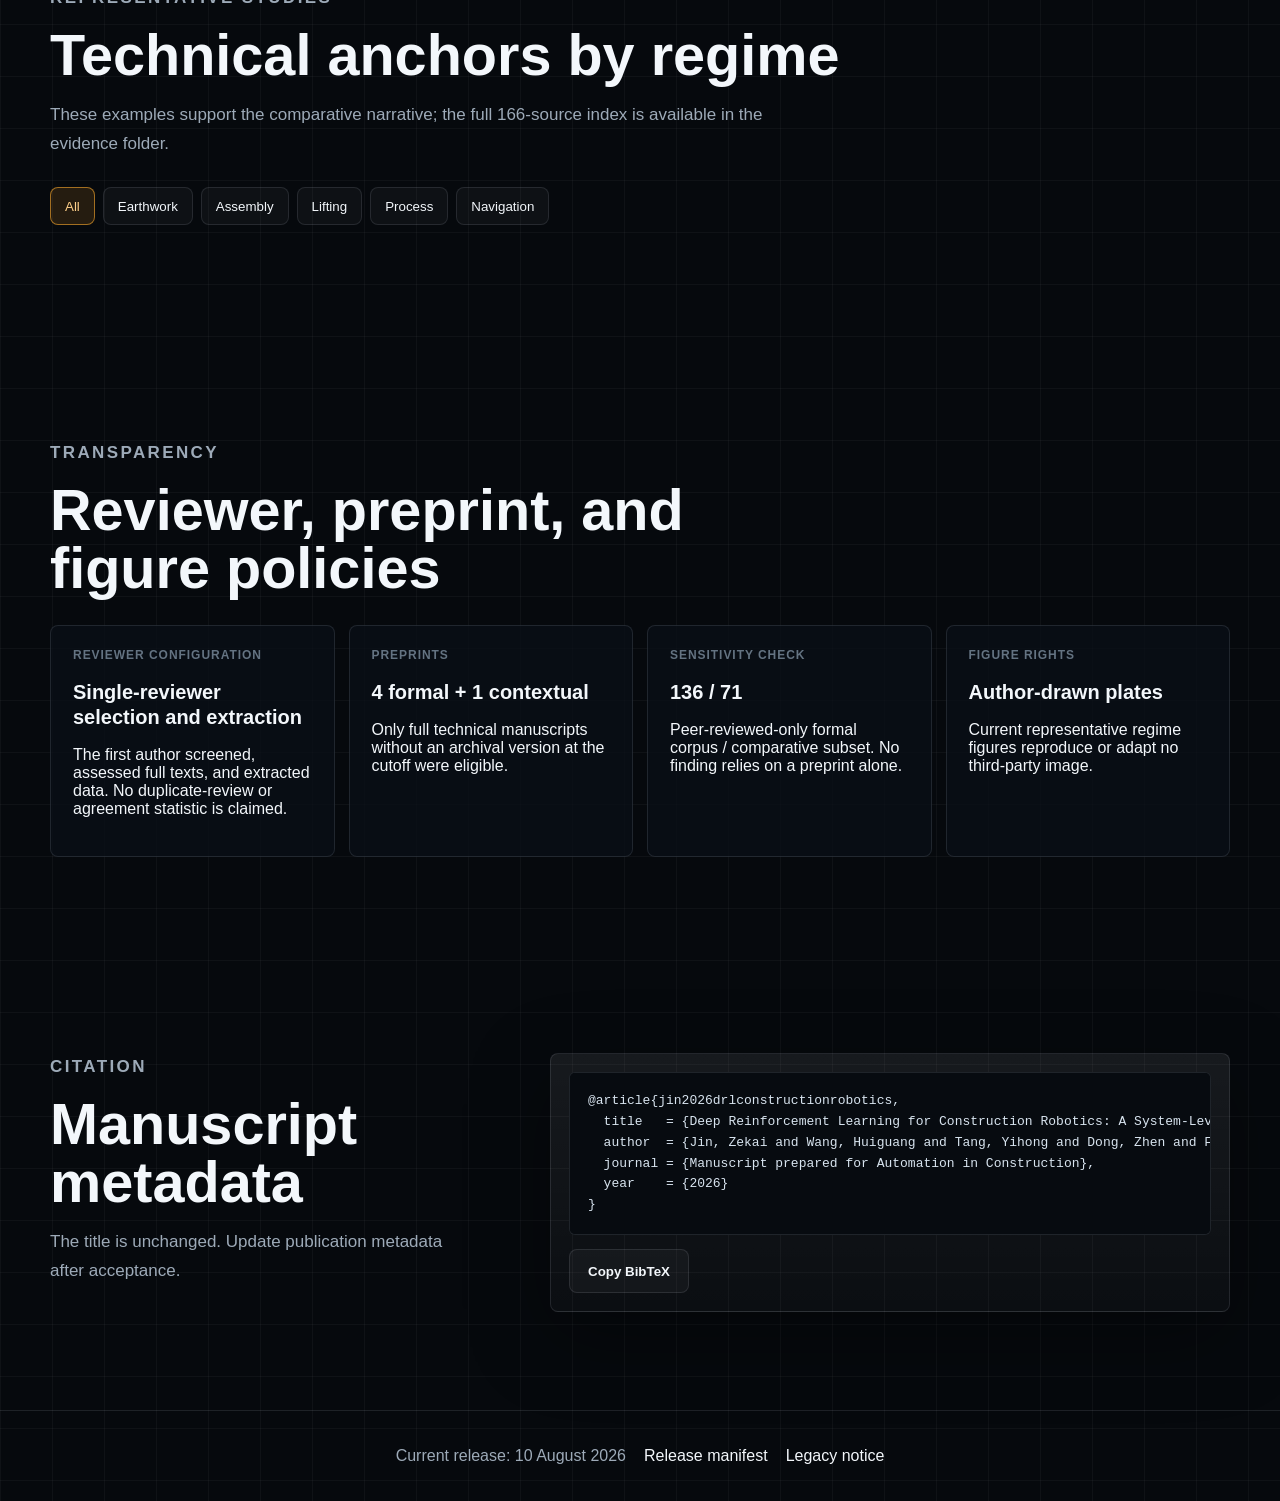
==== commit 62ec2589: "Synchronize docs/index.html with systematic-review release" ====
--- a/docs/index.html
+++ b/docs/index.html
@@ -1,216 +1,121 @@
 <!doctype html>
 <html lang="en">
-  <head>
-    <meta charset="utf-8">
-    <meta name="viewport" content="width=device-width, initial-scale=1">
-    <title>DRL4CONBOTS Evidence Atlas</title>
-    <meta name="description" content="Interactive companion atlas for a manuscript on deep reinforcement learning in construction robotics.">
-    <link rel="stylesheet" href="styles.css">
-  </head>
-  <body>
-    <header class="site-header">
-      <a class="brand" href="#top" aria-label="DRL4CONBOTS Evidence Atlas home">
-        <img src="https://raw.githubusercontent.com/ZekaiJ/DRL4CONBOTS/main/Assets/logo.png" alt="DRL4CONBOTS logo">
-        <span>
-          <strong>DRL4CONBOTS</strong>
-          <small>Evidence Atlas</small>
-        </span>
-      </a>
-      <nav aria-label="Primary navigation">
-        <a href="#snapshot">Snapshot</a>
-        <a href="#taxonomy">Taxonomy</a>
-        <a href="#matrix">Matrix</a>
-        <a href="#papers">Papers</a>
-        <a href="#figures">Figures</a>
-      </nav>
-    </header>
+<head>
+  <meta charset="utf-8" />
+  <meta name="viewport" content="width=device-width, initial-scale=1" />
+  <meta name="description" content="Current systematic-review evidence map for deep reinforcement learning in construction robotics." />
+  <title>DRL4CONBOTS | Systematic Review Evidence Map</title>
+  <link rel="stylesheet" href="styles.css" />
+</head>
+<body>
+  <header class="site-header">
+    <a class="brand" href="#top">
+      <img src="../Assets/logo.png" alt="DRL4CONBOTS" />
+      <span><strong>DRL4CONBOTS</strong><small>Systematic review release | 10 Aug 2026</small></span>
+    </a>
+    <nav aria-label="Primary navigation">
+      <a href="#corpus">Corpus</a><a href="#framework">Framework</a><a href="#findings">Findings</a><a href="#papers">Studies</a><a href="#policy">Policies</a>
+    </nav>
+  </header>
 
-    <main id="top">
-      <section class="hero">
-        <div class="hero-copy">
-          <p class="eyebrow">Automation in Construction manuscript companion</p>
-          <h1>Evidence atlas for deep reinforcement learning in construction robotics.</h1>
-          <p class="lede">
-            A system-level view of task regimes, learning formulations, runtime authority,
-            runtime assurance, and validation exposure across construction-robotics DRL studies.
-          </p>
-          <div class="hero-actions">
-            <a class="button primary" href="#matrix">Explore readiness matrix</a>
-            <a class="button secondary" href="https://github.com/ZekaiJ/DRL4CONBOTS">Repository</a>
+  <main id="top">
+    <section class="hero">
+      <div class="hero-copy">
+        <p class="eyebrow">Automation in Construction | systematic review</p>
+        <h1>Deep Reinforcement Learning for Construction Robotics</h1>
+        <p class="lede">A system-level taxonomy and evidence map toward real-world readiness, synchronized with the search cutoff of 9 August 2026.</p>
+        <div class="hero-actions"><a class="button primary" href="#corpus">View current counts</a><a class="button secondary" href="../README.md">Read repository notes</a></div>
+      </div>
+      <aside class="hero-card" aria-label="Release metrics">
+        <img class="hero-logo" src="../Assets/logo.png" alt="DRL4CONBOTS logo" />
+        <div class="metric-grid compact">
+          <div><strong>140</strong><span>formal reports</span></div>
+          <div><strong>75</strong><span>comparative subset</span></div>
+          <div><strong>65</strong><span>additional eligible</span></div>
+          <div><strong>26</strong><span>contextual sources</span></div>
+        </div>
+      </aside>
+    </section>
+
+    <section class="section" id="corpus">
+      <div class="section-heading"><p class="eyebrow">Evidence base</p><h2>One current count lineage</h2><p>The report is the unit of PRISMA inclusion. Contextual sources do not enter formal denominators.</p></div>
+      <div class="snapshot-grid">
+        <article><span>Identification</span><strong>6,409 records</strong><p>5,557 initial records plus an 852-record May--August update.</p></article>
+        <article><span>Screening</span><strong>4,051 unique</strong><p>After removal of 2,358 duplicate records.</p></article>
+        <article><span>Eligibility</span><strong>155 full texts</strong><p>140 reports met the formal inclusion criteria.</p></article>
+        <article><span>Synthesis</span><strong>166 sources</strong><p>140 formal reports plus 26 contextual sources.</p></article>
+      </div>
+    </section>
+
+    <section class="section" id="framework">
+      <div class="section-heading narrow"><p class="eyebrow">Analytical framework</p><h2>Five regimes, five connected questions</h2><p>The evidence map interprets a learned component inside the complete robot--learning--control configuration. It does not assign an ordinal readiness score.</p></div>
+      <div class="split">
+        <div class="taxonomy-panel">
+          <div class="axis-tabs" role="tablist">
+            <button class="axis-tab active" data-axis="failure">Failure regime</button>
+            <button class="axis-tab" data-axis="learning">Learning formulation</button>
+            <button class="axis-tab" data-axis="authority">Command responsibility</button>
+            <button class="axis-tab" data-axis="safeguards">Runtime safeguards</button>
+            <button class="axis-tab" data-axis="validation">Validation conditions</button>
           </div>
+          <div class="axis-card" id="axis-card" aria-live="polite"></div>
         </div>
-        <aside class="hero-card" aria-label="Evidence snapshot">
-          <img class="hero-logo" src="https://raw.githubusercontent.com/ZekaiJ/DRL4CONBOTS/main/Assets/logo.png" alt="DRL4CONBOTS mark">
-          <div class="metric-grid compact">
-            <div><strong>152</strong><span>coded instances</span></div>
-            <div><strong>75</strong><span>primary DRL</span></div>
-            <div><strong>35/75</strong><span>AM0 + EVL L0</span></div>
-            <div><strong>0</strong><span>sustained deployments</span></div>
-          </div>
-        </aside>
-      </section>
+        <div class="insight-card">
+          <h3>Construction regimes</h3>
+          <ul>
+            <li>Earthwork and material processing</li>
+            <li>Structural assembly and installation</li>
+            <li>Material placement and lifting</li>
+            <li>Additive manufacturing and surface processing</li>
+            <li>Navigation, layout, and logistics support</li>
+          </ul>
+          <p>Each regime is organized by the failure physics that govern the task, not by an algorithm leaderboard.</p>
+        </div>
+      </div>
+    </section>
 
-      <section class="affiliation-band" aria-label="Author affiliations">
-        <div class="affiliation-copy">
-          <span>Author Affiliations</span>
-          <strong>Institutional marks identify author affiliations.</strong>
+    <section class="section" id="findings">
+      <div class="section-heading"><p class="eyebrow">Cross-regime synthesis</p><h2>Three findings</h2><p>Select a finding to see its interpretation and evidence boundary.</p></div>
+      <div class="contrast-layout">
+        <div class="contrast-board">
+          <button class="contrast-cell active" data-contrast="physics"><span>Finding</span><strong>1</strong><small>Failure physics shapes technical relevance</small></button>
+          <button class="contrast-cell" data-contrast="system"><span>Finding</span><strong>2</strong><small>Performance belongs to the complete configuration</small></button>
+          <button class="contrast-cell" data-contrast="validation"><span>Finding</span><strong>3</strong><small>Hardware realism is not safeguard completeness</small></button>
         </div>
-        <div class="affiliation-list" aria-label="Institutional affiliation logos">
-          <span><img src="https://raw.githubusercontent.com/ZekaiJ/DRL4CONBOTS/main/Assets/affiliations/mcgill.png" alt="McGill University logo"></span>
-          <span><img src="https://raw.githubusercontent.com/ZekaiJ/DRL4CONBOTS/main/Assets/affiliations/ucsb.png" alt="UC Santa Barbara logo"></span>
-          <span><img src="https://raw.githubusercontent.com/ZekaiJ/DRL4CONBOTS/main/Assets/affiliations/nvidia.png" alt="NVIDIA logo"></span>
-          <span><img src="https://raw.githubusercontent.com/ZekaiJ/DRL4CONBOTS/main/Assets/affiliations/nyu.png" alt="New York University logo"></span>
-          <span><img src="https://raw.githubusercontent.com/ZekaiJ/DRL4CONBOTS/main/Assets/affiliations/ubc.png" alt="University of British Columbia logo"></span>
-        </div>
-        <p class="affiliation-note">Shown for author affiliation identification only.</p>
-      </section>
-      <section id="snapshot" class="section">
-        <div class="section-heading">
-          <p class="eyebrow">At a glance</p>
-          <h2>What the companion repository makes visible.</h2>
-        </div>
-        <div class="snapshot-grid">
-          <article>
-            <span>Manuscript</span>
-            <strong>Under review in Automation in Construction</strong>
-          </article>
-          <article>
-            <span>Evidence base</span>
-            <strong>152 coded construction-robotics instances</strong>
-          </article>
-          <article>
-            <span>Primary DRL synthesis</span>
-            <strong>75 primary DRL instances across five competency regimes</strong>
-          </article>
-          <article>
-            <span>Diagnostic message</span>
-            <strong>Readiness depends on authority, assurance, and exposure, not algorithm labels alone</strong>
-          </article>
-        </div>
-      </section>
+        <div class="insight-card" id="contrast-card" aria-live="polite"></div>
+      </div>
+    </section>
 
-      <section id="taxonomy" class="section split">
-        <div class="section-heading">
-          <p class="eyebrow">A1-A5 framework</p>
-          <h2>Five axes keep the review evidence-bound.</h2>
-          <p>
-            The atlas treats each reported system as a bounded claim. Switch axes to see what each dimension contributes to deployment-relevant interpretation.
-          </p>
-        </div>
-        <div class="taxonomy-panel">
-          <div class="axis-tabs" role="tablist" aria-label="Taxonomy axes">
-            <button class="axis-tab active" type="button" data-axis="a1">A1</button>
-            <button class="axis-tab" type="button" data-axis="a2">A2</button>
-            <button class="axis-tab" type="button" data-axis="a3">A3</button>
-            <button class="axis-tab" type="button" data-axis="a4">A4</button>
-            <button class="axis-tab" type="button" data-axis="a5">A5</button>
-          </div>
-          <article class="axis-card" id="axis-card" aria-live="polite"></article>
-        </div>
-      </section>
+    <section class="section" id="papers">
+      <div class="section-heading"><p class="eyebrow">Representative studies</p><h2>Technical anchors by regime</h2><p>These examples support the comparative narrative; the full 166-source index is available in the evidence folder.</p></div>
+      <div class="filters">
+        <button class="filter active" data-filter="all">All</button><button class="filter" data-filter="earthwork">Earthwork</button><button class="filter" data-filter="assembly">Assembly</button><button class="filter" data-filter="lifting">Lifting</button><button class="filter" data-filter="process">Process</button><button class="filter" data-filter="navigation">Navigation</button>
+      </div>
+      <div class="paper-grid" id="paper-grid"></div>
+    </section>
 
-      <section id="matrix" class="section">
-        <div class="section-heading narrow">
-          <p class="eyebrow">Readiness diagnostic</p>
-          <h2>Runtime assurance and validation exposure separate demonstration from deployment evidence.</h2>
-        </div>
-        <div class="matrix-layout">
-          <div class="matrix-board" aria-label="Readiness matrix insights">
-            <button class="matrix-cell active" type="button" data-insight="am0-l0">
-              <span>AM0 + EVL L0</span>
-              <strong>35</strong>
-              <small>primary instances</small>
-            </button>
-            <button class="matrix-cell" type="button" data-insight="evl3">
-              <span>EVL L3+</span>
-              <strong>20</strong>
-              <small>reach physical or field-like exposure</small>
-            </button>
-            <button class="matrix-cell" type="button" data-insight="evl4">
-              <span>EVL L4</span>
-              <strong>1</strong>
-              <small>near-operational anchor</small>
-            </button>
-            <button class="matrix-cell" type="button" data-insight="evl5">
-              <span>EVL L5</span>
-              <strong>0</strong>
-              <small>sustained workflow-integrated deployments</small>
-            </button>
-          </div>
-          <aside class="insight-card" id="insight-card" aria-live="polite"></aside>
-        </div>
-      </section>
+    <section class="section" id="policy">
+      <div class="section-heading"><p class="eyebrow">Transparency</p><h2>Reviewer, preprint, and figure policies</h2></div>
+      <div class="snapshot-grid">
+        <article><span>Reviewer configuration</span><strong>Single-reviewer selection and extraction</strong><p>The first author screened, assessed full texts, and extracted data. No duplicate-review or agreement statistic is claimed.</p></article>
+        <article><span>Preprints</span><strong>4 formal + 1 contextual</strong><p>Only full technical manuscripts without an archival version at the cutoff were eligible.</p></article>
+        <article><span>Sensitivity check</span><strong>136 / 71</strong><p>Peer-reviewed-only formal corpus / comparative subset. No finding relies on a preprint alone.</p></article>
+        <article><span>Figure rights</span><strong>Author-drawn plates</strong><p>Current representative regime figures reproduce or adapt no third-party image.</p></article>
+      </div>
+    </section>
 
-      <section id="papers" class="section">
-        <div class="section-heading">
-          <p class="eyebrow">Representative papers</p>
-          <h2>Filter examples by construction-robotics regime.</h2>
-        </div>
-        <div class="filters" aria-label="Paper filters">
-          <button class="filter active" type="button" data-filter="all">All</button>
-          <button class="filter" type="button" data-filter="earthwork">Earthwork</button>
-          <button class="filter" type="button" data-filter="assembly">Assembly</button>
-          <button class="filter" type="button" data-filter="lifting">Lifting</button>
-          <button class="filter" type="button" data-filter="additive">Additive</button>
-          <button class="filter" type="button" data-filter="navigation">Navigation</button>
-        </div>
-        <div class="paper-grid" id="paper-grid"></div>
-      </section>
+    <section class="section citation-section" id="citation">
+      <div><p class="eyebrow">Citation</p><h2>Manuscript metadata</h2><p>The title is unchanged. Update publication metadata after acceptance.</p></div>
+      <div class="citation-box"><pre id="bibtex">@article{jin2026drlconstructionrobotics,
+  title   = {Deep Reinforcement Learning for Construction Robotics: A System-Level Taxonomy and Evidence Map toward Real-World Readiness},
+  author  = {Jin, Zekai and Wang, Huiguang and Tang, Yihong and Dong, Zhen and Feng, Chen and Shao, Yi},
+  journal = {Manuscript prepared for Automation in Construction},
+  year    = {2026}
+}</pre><button class="button secondary" id="copy-bibtex">Copy BibTeX</button></div>
+    </section>
+  </main>
 
-      <section id="figures" class="section">
-        <div class="section-heading">
-          <p class="eyebrow">Figure gallery</p>
-          <h2>Core visuals from the evidence map.</h2>
-        </div>
-        <div class="figure-grid">
-          <a class="figure-card" href="https://raw.githubusercontent.com/ZekaiJ/DRL4CONBOTS/main/Assets/figures/Fig1.png">
-            <img src="https://raw.githubusercontent.com/ZekaiJ/DRL4CONBOTS/main/Assets/figures/Fig1.png" alt="Graphical overview of the evidence framework">
-            <strong>Graphical overview</strong>
-            <span>Evidence framework for deployment-relevant DRL</span>
-          </a>
-          <a class="figure-card" href="https://raw.githubusercontent.com/ZekaiJ/DRL4CONBOTS/main/Assets/figures/Fig2.png">
-            <img src="https://raw.githubusercontent.com/ZekaiJ/DRL4CONBOTS/main/Assets/figures/Fig2.png" alt="PRISMA flow diagram">
-            <strong>Corpus and screening</strong>
-            <span>Report-level PRISMA flow</span>
-          </a>
-          <a class="figure-card" href="https://raw.githubusercontent.com/ZekaiJ/DRL4CONBOTS/main/Assets/figures/Fig6.png">
-            <img src="https://raw.githubusercontent.com/ZekaiJ/DRL4CONBOTS/main/Assets/figures/Fig6.png" alt="Five competency regimes">
-            <strong>Competency regimes</strong>
-            <span>Task-specific evidence organization</span>
-          </a>
-          <a class="figure-card" href="https://raw.githubusercontent.com/ZekaiJ/DRL4CONBOTS/main/Assets/figures/Fig12.png">
-            <img src="https://raw.githubusercontent.com/ZekaiJ/DRL4CONBOTS/main/Assets/figures/Fig12.png" alt="Evidence-closure map">
-            <strong>Evidence-closure map</strong>
-            <span>Deployment-relevant claim scope</span>
-          </a>
-        </div>
-      </section>
-
-      <section id="citation" class="section citation-section">
-        <div>
-          <p class="eyebrow">Citation</p>
-          <h2>Manuscript companion metadata.</h2>
-          <p>The citation will be updated after preprint, acceptance, or archival release.</p>
-        </div>
-        <div class="citation-box">
-          <pre id="bibtex">@misc{jin2026drl4conbots,
-  title        = {Deep Reinforcement Learning for Construction Robotics: A System-Level Taxonomy and Evidence Map toward Real-World Readiness},
-  author       = {Jin, Zekai and Wang, Huiguang and Tang, Yihong and Dong, Zhen and Feng, Chen and Shao, Yi},
-  year         = {2026},
-  howpublished = {Companion repository for a manuscript under review in Automation in Construction},
-  url          = {https://github.com/ZekaiJ/DRL4CONBOTS}
-}</pre>
-          <button class="button secondary" type="button" id="copy-bibtex">Copy BibTeX</button>
-        </div>
-      </section>
-    </main>
-
-    <footer class="site-footer">
-      <span>DRL4CONBOTS Evidence Atlas</span>
-      <a href="https://github.com/ZekaiJ/DRL4CONBOTS">GitHub</a>
-      <a href="mailto:zekai.jin@mail.mcgill.ca">Contact</a>
-    </footer>
-
-    <script src="script.js"></script>
-  </body>
+  <footer class="site-footer"><span>Current release: 10 August 2026</span><a href="../evidence/CURRENT_RELEASE_2026-08-10.md">Release manifest</a><a href="../LEGACY_ASSETS_NOTICE.md">Legacy notice</a></footer>
+  <script src="script.js"></script>
+</body>
 </html>
--- a/docs/styles.css
+++ b/docs/styles.css
@@ -285,7 +285,7 @@
   background: rgba(255, 255, 255, 0.96);
 }
 
-.affiliation-list img {
+.affiliation-logo {
   display: block;
   max-width: 100%;
   max-height: 36px;
@@ -594,11 +594,17 @@
   align-items: start;
 }
 
+.citation-section > *,
+.citation-box {
+  min-width: 0;
+}
+
 .citation-box {
   padding: 18px;
 }
 
 pre {
+  max-width: 100%;
   overflow: auto;
   margin: 0 0 14px;
   padding: 18px;
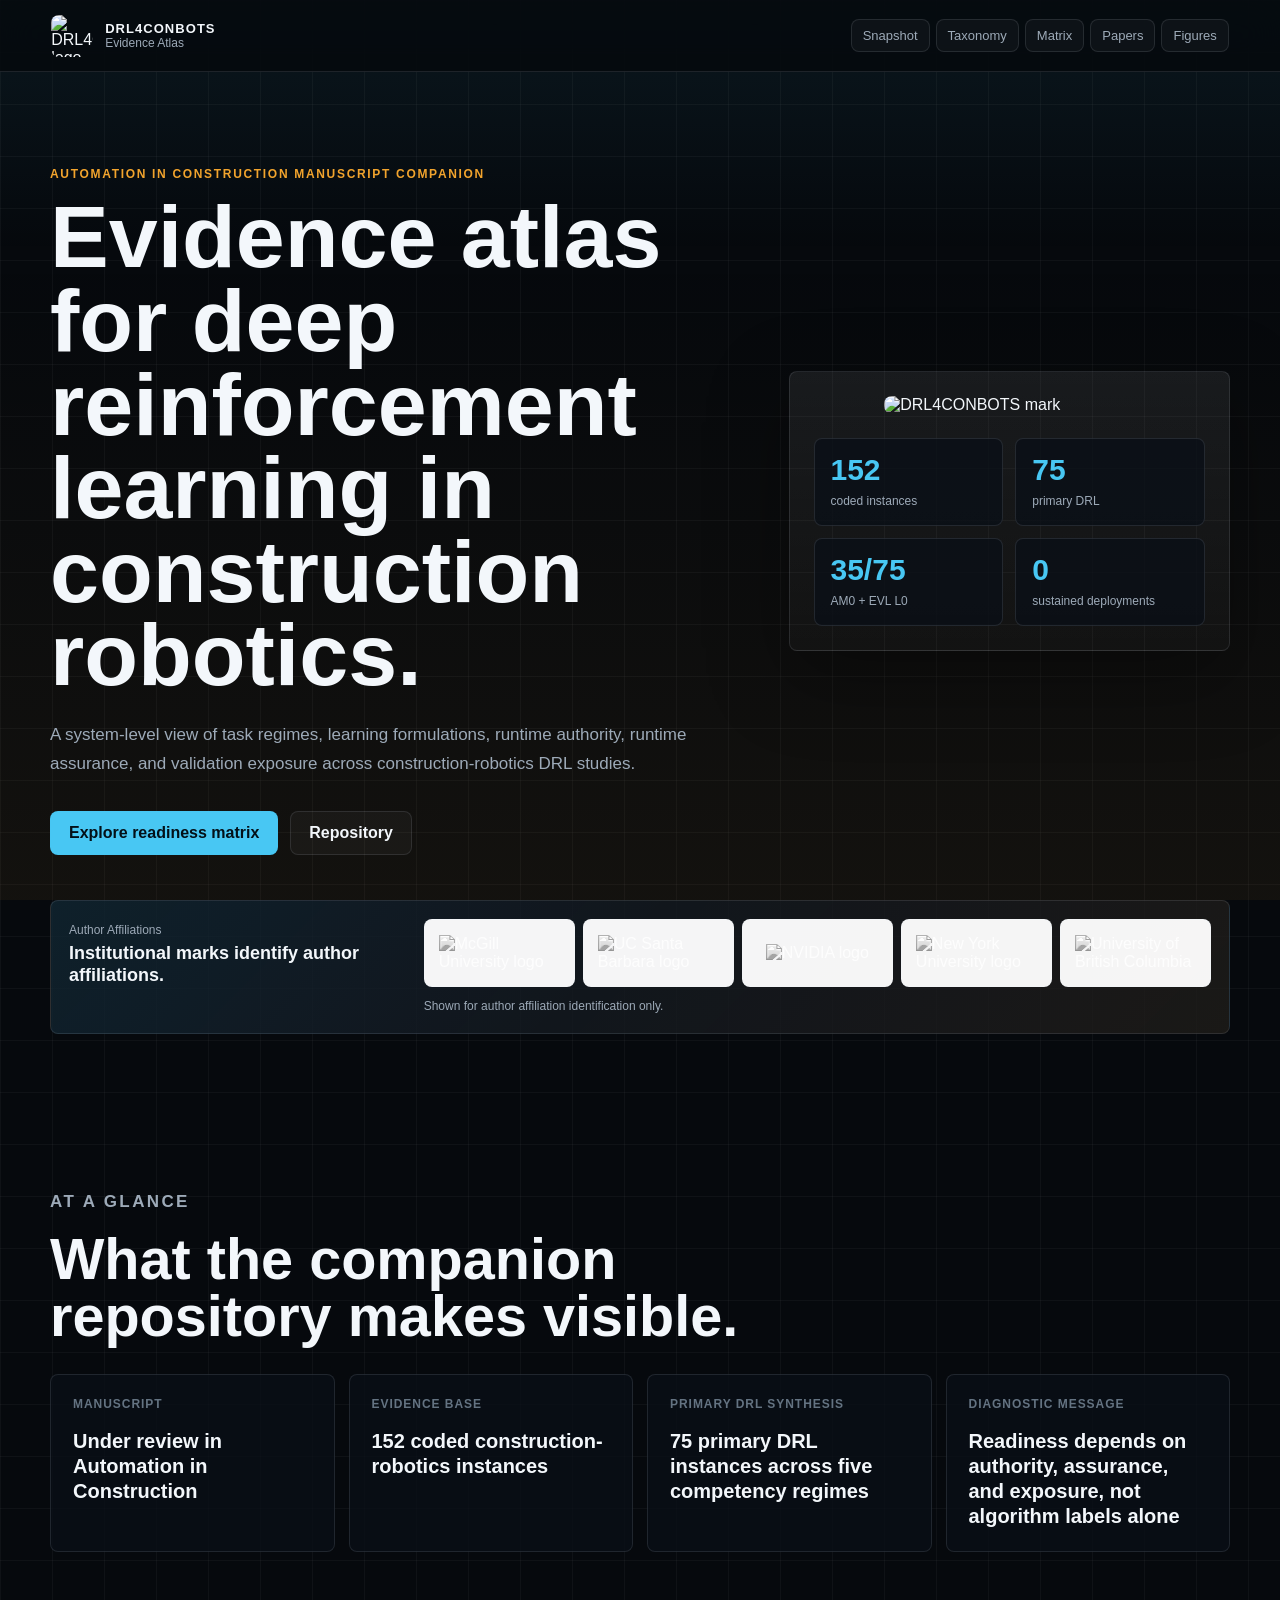
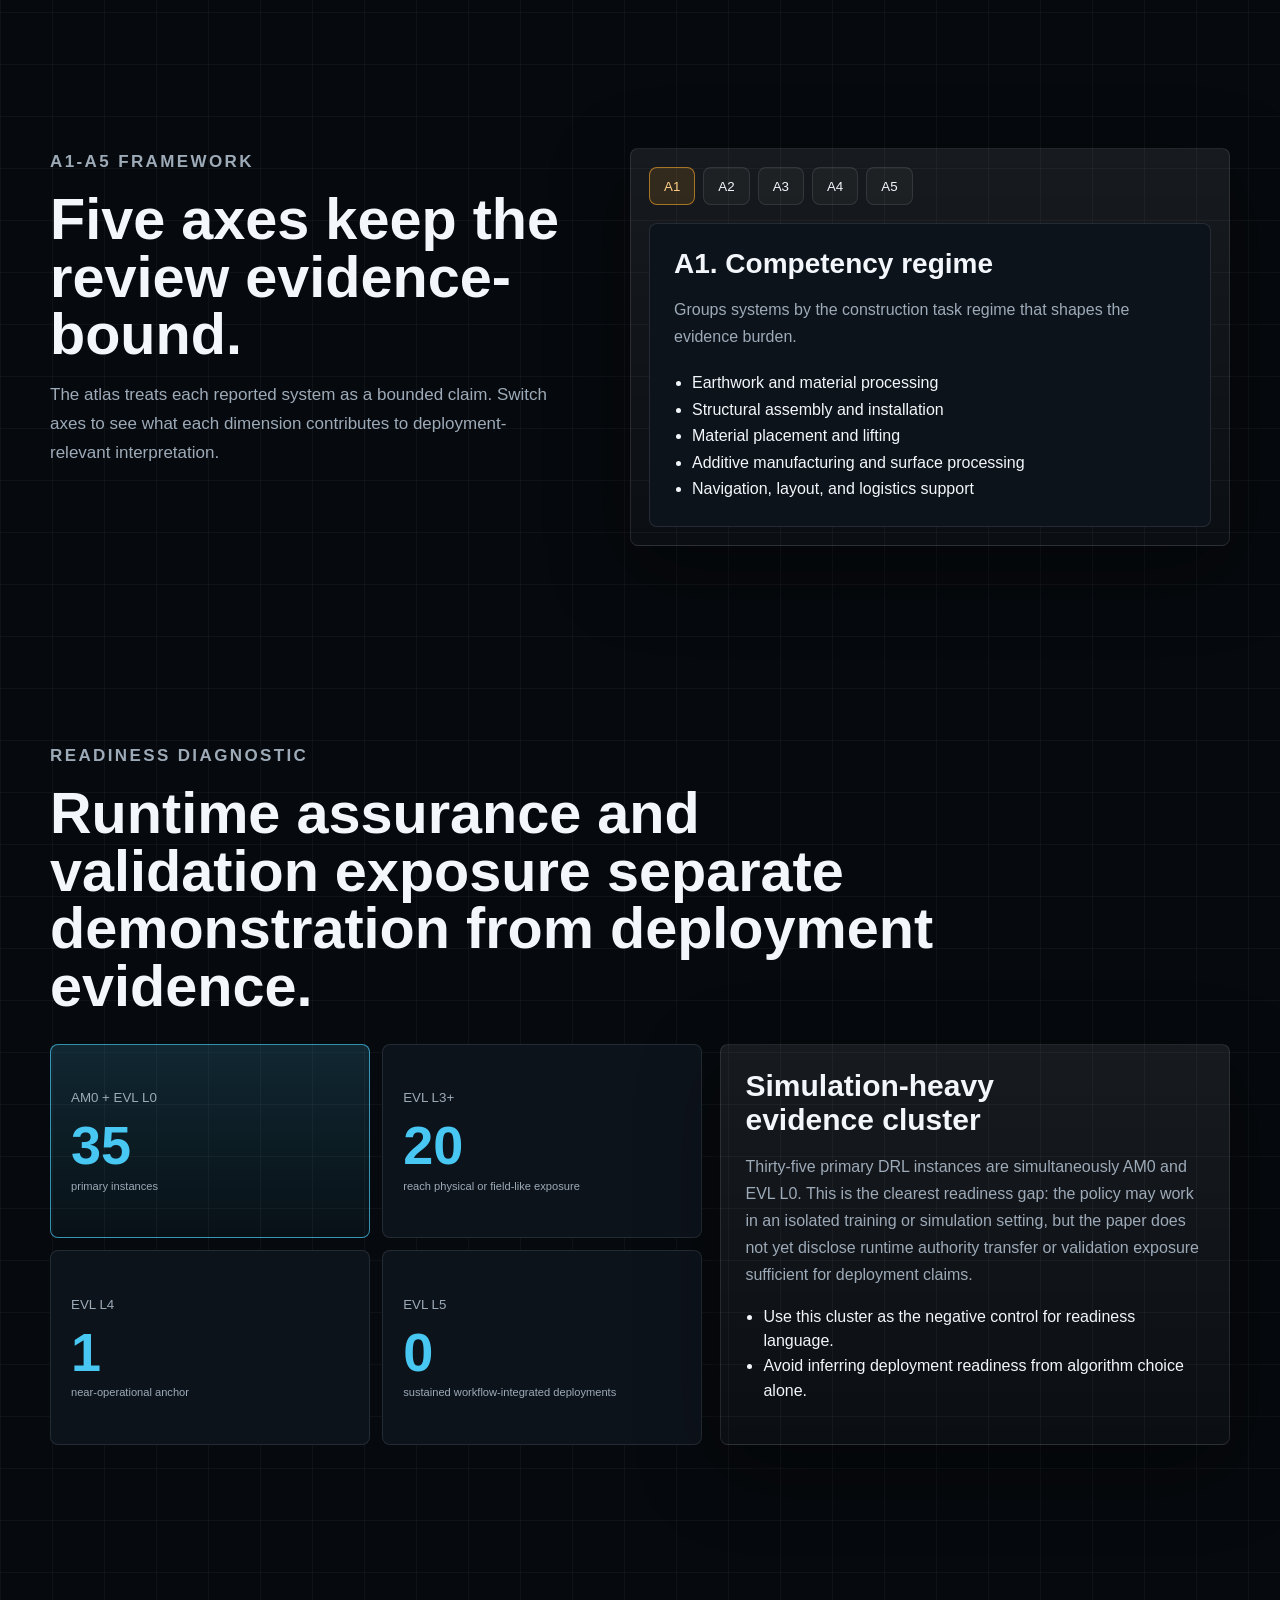
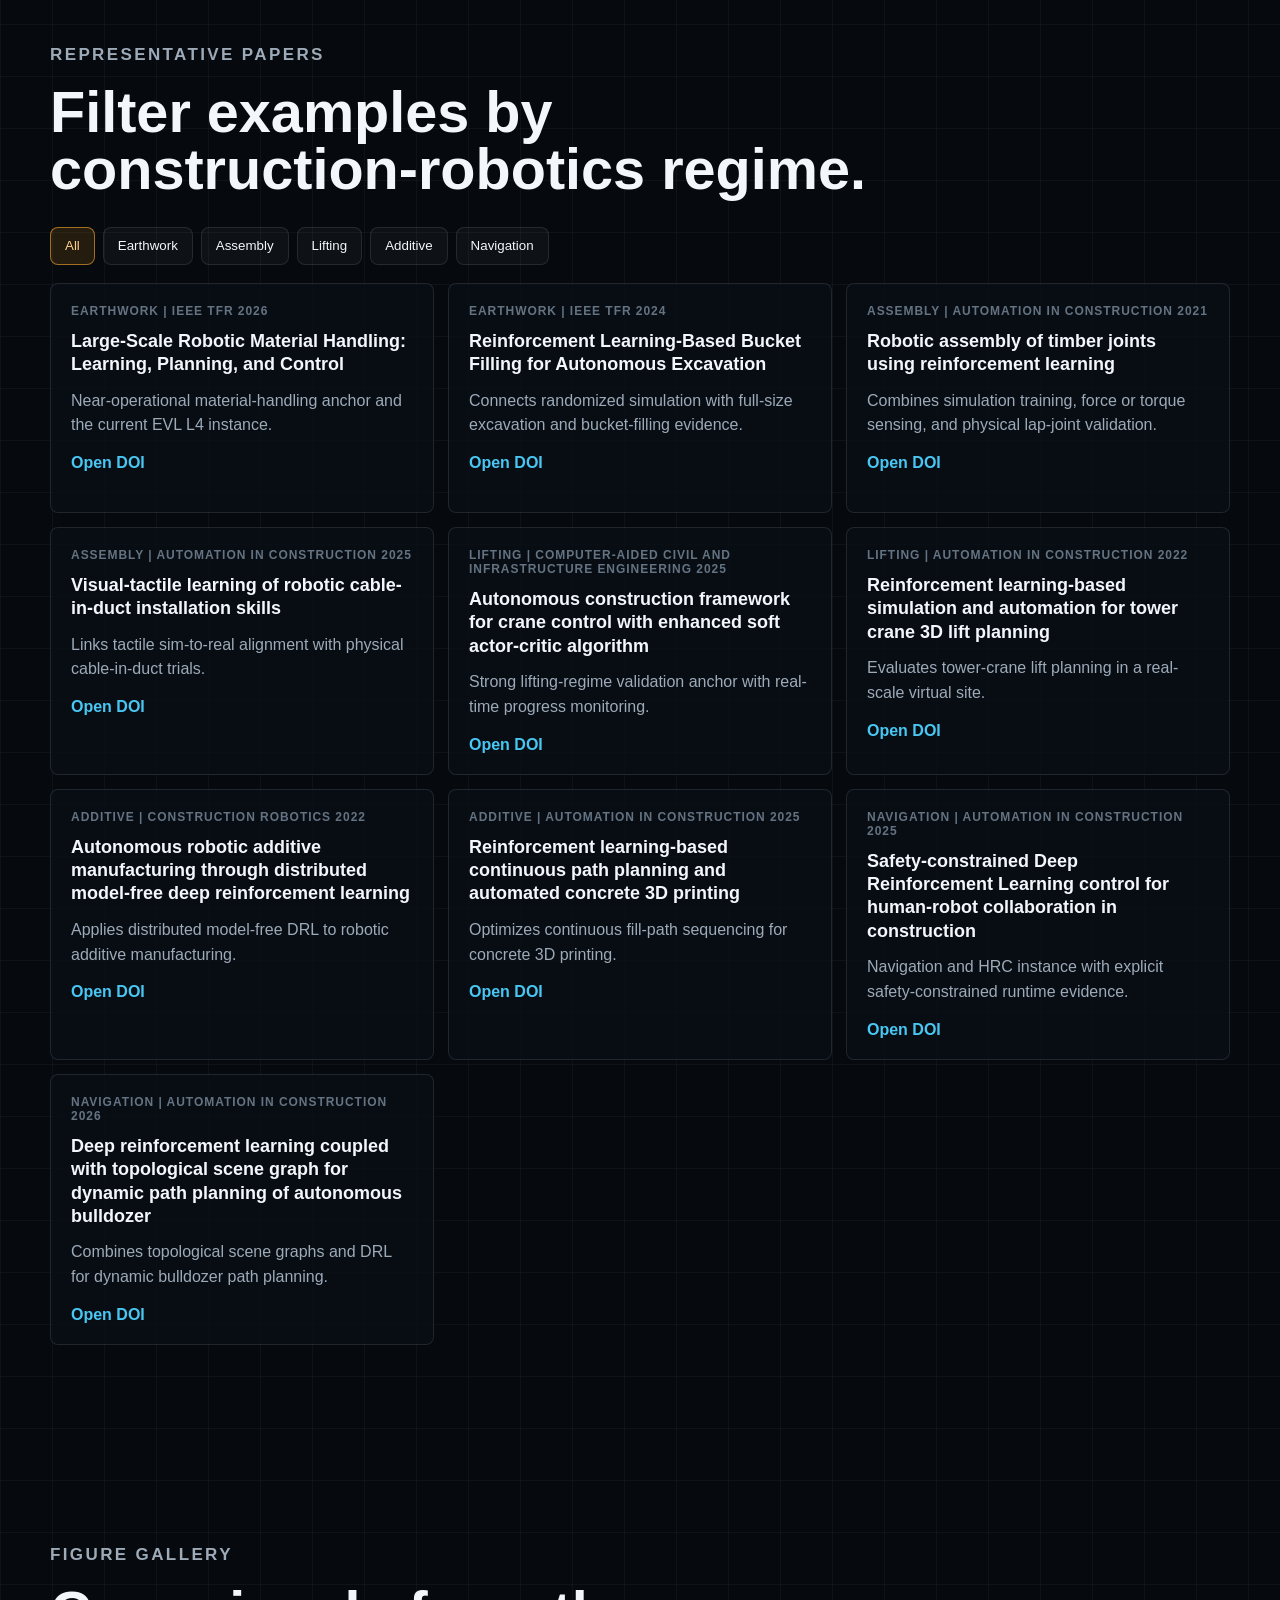
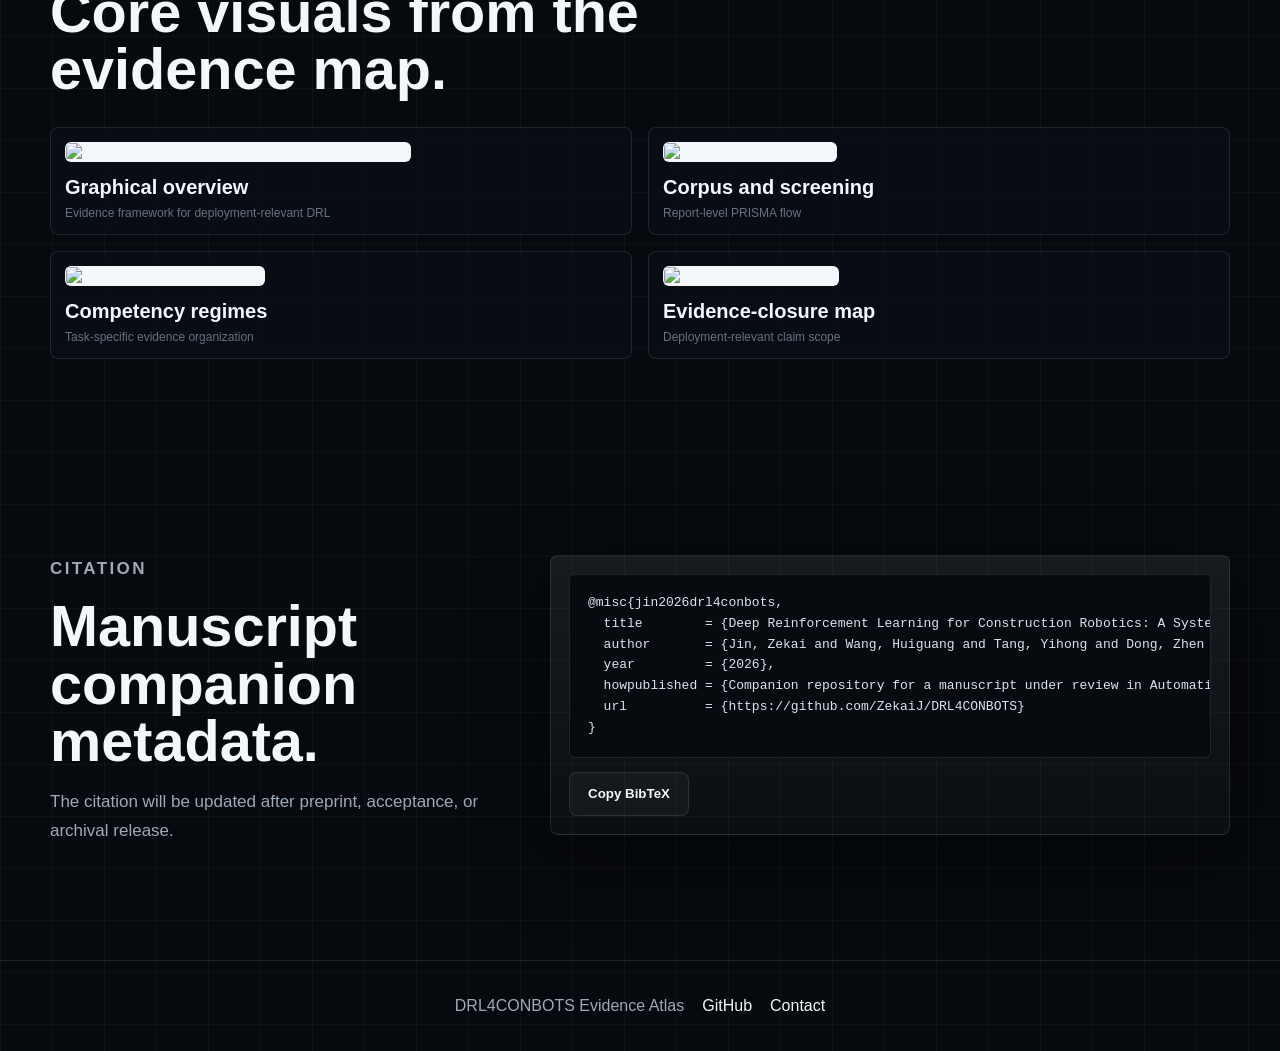
==== commit d8efac9f: "Revert systematic-review repository synchronization" ====
--- a/docs/index.html
+++ b/docs/index.html
@@ -1,121 +1,216 @@
 <!doctype html>
 <html lang="en">
-<head>
-  <meta charset="utf-8" />
-  <meta name="viewport" content="width=device-width, initial-scale=1" />
-  <meta name="description" content="Current systematic-review evidence map for deep reinforcement learning in construction robotics." />
-  <title>DRL4CONBOTS | Systematic Review Evidence Map</title>
-  <link rel="stylesheet" href="styles.css" />
-</head>
-<body>
-  <header class="site-header">
-    <a class="brand" href="#top">
-      <img src="../Assets/logo.png" alt="DRL4CONBOTS" />
-      <span><strong>DRL4CONBOTS</strong><small>Systematic review release | 10 Aug 2026</small></span>
-    </a>
-    <nav aria-label="Primary navigation">
-      <a href="#corpus">Corpus</a><a href="#framework">Framework</a><a href="#findings">Findings</a><a href="#papers">Studies</a><a href="#policy">Policies</a>
-    </nav>
-  </header>
-
-  <main id="top">
-    <section class="hero">
-      <div class="hero-copy">
-        <p class="eyebrow">Automation in Construction | systematic review</p>
-        <h1>Deep Reinforcement Learning for Construction Robotics</h1>
-        <p class="lede">A system-level taxonomy and evidence map toward real-world readiness, synchronized with the search cutoff of 9 August 2026.</p>
-        <div class="hero-actions"><a class="button primary" href="#corpus">View current counts</a><a class="button secondary" href="../README.md">Read repository notes</a></div>
-      </div>
-      <aside class="hero-card" aria-label="Release metrics">
-        <img class="hero-logo" src="../Assets/logo.png" alt="DRL4CONBOTS logo" />
-        <div class="metric-grid compact">
-          <div><strong>140</strong><span>formal reports</span></div>
-          <div><strong>75</strong><span>comparative subset</span></div>
-          <div><strong>65</strong><span>additional eligible</span></div>
-          <div><strong>26</strong><span>contextual sources</span></div>
-        </div>
-      </aside>
-    </section>
-
-    <section class="section" id="corpus">
-      <div class="section-heading"><p class="eyebrow">Evidence base</p><h2>One current count lineage</h2><p>The report is the unit of PRISMA inclusion. Contextual sources do not enter formal denominators.</p></div>
-      <div class="snapshot-grid">
-        <article><span>Identification</span><strong>6,409 records</strong><p>5,557 initial records plus an 852-record May--August update.</p></article>
-        <article><span>Screening</span><strong>4,051 unique</strong><p>After removal of 2,358 duplicate records.</p></article>
-        <article><span>Eligibility</span><strong>155 full texts</strong><p>140 reports met the formal inclusion criteria.</p></article>
-        <article><span>Synthesis</span><strong>166 sources</strong><p>140 formal reports plus 26 contextual sources.</p></article>
-      </div>
-    </section>
-
-    <section class="section" id="framework">
-      <div class="section-heading narrow"><p class="eyebrow">Analytical framework</p><h2>Five regimes, five connected questions</h2><p>The evidence map interprets a learned component inside the complete robot--learning--control configuration. It does not assign an ordinal readiness score.</p></div>
-      <div class="split">
+  <head>
+    <meta charset="utf-8">
+    <meta name="viewport" content="width=device-width, initial-scale=1">
+    <title>DRL4CONBOTS Evidence Atlas</title>
+    <meta name="description" content="Interactive companion atlas for a manuscript on deep reinforcement learning in construction robotics.">
+    <link rel="stylesheet" href="styles.css?v=20260629-full-audit-fix">
+  </head>
+  <body>
+    <header class="site-header">
+      <a class="brand" href="#top" aria-label="DRL4CONBOTS Evidence Atlas home">
+        <img src="https://raw.githubusercontent.com/ZekaiJ/DRL4CONBOTS/main/Assets/logo.png" alt="DRL4CONBOTS logo">
+        <span>
+          <strong>DRL4CONBOTS</strong>
+          <small>Evidence Atlas</small>
+        </span>
+      </a>
+      <nav aria-label="Primary navigation">
+        <a href="#snapshot">Snapshot</a>
+        <a href="#taxonomy">Taxonomy</a>
+        <a href="#matrix">Matrix</a>
+        <a href="#papers">Papers</a>
+        <a href="#figures">Figures</a>
+      </nav>
+    </header>
+
+    <main id="top">
+      <section class="hero">
+        <div class="hero-copy">
+          <p class="eyebrow">Automation in Construction manuscript companion</p>
+          <h1>Evidence atlas for deep reinforcement learning in construction robotics.</h1>
+          <p class="lede">
+            A system-level view of task regimes, learning formulations, runtime authority,
+            runtime assurance, and validation exposure across construction-robotics DRL studies.
+          </p>
+          <div class="hero-actions">
+            <a class="button primary" href="#matrix">Explore readiness matrix</a>
+            <a class="button secondary" href="https://github.com/ZekaiJ/DRL4CONBOTS">Repository</a>
+          </div>
+        </div>
+        <aside class="hero-card" aria-label="Evidence snapshot">
+          <img class="hero-logo" src="https://raw.githubusercontent.com/ZekaiJ/DRL4CONBOTS/main/Assets/logo.png" alt="DRL4CONBOTS mark">
+          <div class="metric-grid compact">
+            <div><strong>152</strong><span>coded instances</span></div>
+            <div><strong>75</strong><span>primary DRL</span></div>
+            <div><strong>35/75</strong><span>AM0 + EVL L0</span></div>
+            <div><strong>0</strong><span>sustained deployments</span></div>
+          </div>
+        </aside>
+      </section>
+
+      <section class="affiliation-band" aria-label="Author affiliations">
+        <div class="affiliation-copy">
+          <span>Author Affiliations</span>
+          <strong>Institutional marks identify author affiliations.</strong>
+        </div>
+        <div class="affiliation-list" aria-label="Institutional affiliation logos">
+          <span><img class="affiliation-logo" src="https://raw.githubusercontent.com/ZekaiJ/DRL4CONBOTS/main/Assets/affiliations/mcgill.png" alt="McGill University logo" style="display:block;max-width:100%;max-height:36px;width:auto;height:auto;object-fit:contain;filter:grayscale(1) saturate(0.15) contrast(1.08);opacity:0.84;"></span>
+          <span><img class="affiliation-logo" src="https://raw.githubusercontent.com/ZekaiJ/DRL4CONBOTS/main/Assets/affiliations/ucsb.png" alt="UC Santa Barbara logo" style="display:block;max-width:100%;max-height:36px;width:auto;height:auto;object-fit:contain;filter:grayscale(1) saturate(0.15) contrast(1.08);opacity:0.84;"></span>
+          <span><img class="affiliation-logo" src="https://raw.githubusercontent.com/ZekaiJ/DRL4CONBOTS/main/Assets/affiliations/nvidia.png" alt="NVIDIA logo" style="display:block;max-width:100%;max-height:36px;width:auto;height:auto;object-fit:contain;filter:grayscale(1) saturate(0.15) contrast(1.08);opacity:0.84;"></span>
+          <span><img class="affiliation-logo" src="https://raw.githubusercontent.com/ZekaiJ/DRL4CONBOTS/main/Assets/affiliations/nyu.png" alt="New York University logo" style="display:block;max-width:100%;max-height:36px;width:auto;height:auto;object-fit:contain;filter:grayscale(1) saturate(0.15) contrast(1.08);opacity:0.84;"></span>
+          <span><img class="affiliation-logo" src="https://raw.githubusercontent.com/ZekaiJ/DRL4CONBOTS/main/Assets/affiliations/ubc.png" alt="University of British Columbia logo" style="display:block;max-width:100%;max-height:36px;width:auto;height:auto;object-fit:contain;filter:grayscale(1) saturate(0.15) contrast(1.08);opacity:0.84;"></span>
+        </div>
+        <p class="affiliation-note">Shown for author affiliation identification only.</p>
+      </section>
+      <section id="snapshot" class="section">
+        <div class="section-heading">
+          <p class="eyebrow">At a glance</p>
+          <h2>What the companion repository makes visible.</h2>
+        </div>
+        <div class="snapshot-grid">
+          <article>
+            <span>Manuscript</span>
+            <strong>Under review in Automation in Construction</strong>
+          </article>
+          <article>
+            <span>Evidence base</span>
+            <strong>152 coded construction-robotics instances</strong>
+          </article>
+          <article>
+            <span>Primary DRL synthesis</span>
+            <strong>75 primary DRL instances across five competency regimes</strong>
+          </article>
+          <article>
+            <span>Diagnostic message</span>
+            <strong>Readiness depends on authority, assurance, and exposure, not algorithm labels alone</strong>
+          </article>
+        </div>
+      </section>
+
+      <section id="taxonomy" class="section split">
+        <div class="section-heading">
+          <p class="eyebrow">A1-A5 framework</p>
+          <h2>Five axes keep the review evidence-bound.</h2>
+          <p>
+            The atlas treats each reported system as a bounded claim. Switch axes to see what each dimension contributes to deployment-relevant interpretation.
+          </p>
+        </div>
         <div class="taxonomy-panel">
-          <div class="axis-tabs" role="tablist">
-            <button class="axis-tab active" data-axis="failure">Failure regime</button>
-            <button class="axis-tab" data-axis="learning">Learning formulation</button>
-            <button class="axis-tab" data-axis="authority">Command responsibility</button>
-            <button class="axis-tab" data-axis="safeguards">Runtime safeguards</button>
-            <button class="axis-tab" data-axis="validation">Validation conditions</button>
-          </div>
-          <div class="axis-card" id="axis-card" aria-live="polite"></div>
-        </div>
-        <div class="insight-card">
-          <h3>Construction regimes</h3>
-          <ul>
-            <li>Earthwork and material processing</li>
-            <li>Structural assembly and installation</li>
-            <li>Material placement and lifting</li>
-            <li>Additive manufacturing and surface processing</li>
-            <li>Navigation, layout, and logistics support</li>
-          </ul>
-          <p>Each regime is organized by the failure physics that govern the task, not by an algorithm leaderboard.</p>
-        </div>
-      </div>
-    </section>
-
-    <section class="section" id="findings">
-      <div class="section-heading"><p class="eyebrow">Cross-regime synthesis</p><h2>Three findings</h2><p>Select a finding to see its interpretation and evidence boundary.</p></div>
-      <div class="contrast-layout">
-        <div class="contrast-board">
-          <button class="contrast-cell active" data-contrast="physics"><span>Finding</span><strong>1</strong><small>Failure physics shapes technical relevance</small></button>
-          <button class="contrast-cell" data-contrast="system"><span>Finding</span><strong>2</strong><small>Performance belongs to the complete configuration</small></button>
-          <button class="contrast-cell" data-contrast="validation"><span>Finding</span><strong>3</strong><small>Hardware realism is not safeguard completeness</small></button>
-        </div>
-        <div class="insight-card" id="contrast-card" aria-live="polite"></div>
-      </div>
-    </section>
-
-    <section class="section" id="papers">
-      <div class="section-heading"><p class="eyebrow">Representative studies</p><h2>Technical anchors by regime</h2><p>These examples support the comparative narrative; the full 166-source index is available in the evidence folder.</p></div>
-      <div class="filters">
-        <button class="filter active" data-filter="all">All</button><button class="filter" data-filter="earthwork">Earthwork</button><button class="filter" data-filter="assembly">Assembly</button><button class="filter" data-filter="lifting">Lifting</button><button class="filter" data-filter="process">Process</button><button class="filter" data-filter="navigation">Navigation</button>
-      </div>
-      <div class="paper-grid" id="paper-grid"></div>
-    </section>
-
-    <section class="section" id="policy">
-      <div class="section-heading"><p class="eyebrow">Transparency</p><h2>Reviewer, preprint, and figure policies</h2></div>
-      <div class="snapshot-grid">
-        <article><span>Reviewer configuration</span><strong>Single-reviewer selection and extraction</strong><p>The first author screened, assessed full texts, and extracted data. No duplicate-review or agreement statistic is claimed.</p></article>
-        <article><span>Preprints</span><strong>4 formal + 1 contextual</strong><p>Only full technical manuscripts without an archival version at the cutoff were eligible.</p></article>
-        <article><span>Sensitivity check</span><strong>136 / 71</strong><p>Peer-reviewed-only formal corpus / comparative subset. No finding relies on a preprint alone.</p></article>
-        <article><span>Figure rights</span><strong>Author-drawn plates</strong><p>Current representative regime figures reproduce or adapt no third-party image.</p></article>
-      </div>
-    </section>
-
-    <section class="section citation-section" id="citation">
-      <div><p class="eyebrow">Citation</p><h2>Manuscript metadata</h2><p>The title is unchanged. Update publication metadata after acceptance.</p></div>
-      <div class="citation-box"><pre id="bibtex">@article{jin2026drlconstructionrobotics,
-  title   = {Deep Reinforcement Learning for Construction Robotics: A System-Level Taxonomy and Evidence Map toward Real-World Readiness},
-  author  = {Jin, Zekai and Wang, Huiguang and Tang, Yihong and Dong, Zhen and Feng, Chen and Shao, Yi},
-  journal = {Manuscript prepared for Automation in Construction},
-  year    = {2026}
-}</pre><button class="button secondary" id="copy-bibtex">Copy BibTeX</button></div>
-    </section>
-  </main>
-
-  <footer class="site-footer"><span>Current release: 10 August 2026</span><a href="../evidence/CURRENT_RELEASE_2026-08-10.md">Release manifest</a><a href="../LEGACY_ASSETS_NOTICE.md">Legacy notice</a></footer>
-  <script src="script.js"></script>
-</body>
+          <div class="axis-tabs" role="tablist" aria-label="Taxonomy axes">
+            <button class="axis-tab active" type="button" data-axis="a1">A1</button>
+            <button class="axis-tab" type="button" data-axis="a2">A2</button>
+            <button class="axis-tab" type="button" data-axis="a3">A3</button>
+            <button class="axis-tab" type="button" data-axis="a4">A4</button>
+            <button class="axis-tab" type="button" data-axis="a5">A5</button>
+          </div>
+          <article class="axis-card" id="axis-card" aria-live="polite"></article>
+        </div>
+      </section>
+
+      <section id="matrix" class="section">
+        <div class="section-heading narrow">
+          <p class="eyebrow">Readiness diagnostic</p>
+          <h2>Runtime assurance and validation exposure separate demonstration from deployment evidence.</h2>
+        </div>
+        <div class="matrix-layout">
+          <div class="matrix-board" aria-label="Readiness matrix insights">
+            <button class="matrix-cell active" type="button" data-insight="am0-l0">
+              <span>AM0 + EVL L0</span>
+              <strong>35</strong>
+              <small>primary instances</small>
+            </button>
+            <button class="matrix-cell" type="button" data-insight="evl3">
+              <span>EVL L3+</span>
+              <strong>20</strong>
+              <small>reach physical or field-like exposure</small>
+            </button>
+            <button class="matrix-cell" type="button" data-insight="evl4">
+              <span>EVL L4</span>
+              <strong>1</strong>
+              <small>near-operational anchor</small>
+            </button>
+            <button class="matrix-cell" type="button" data-insight="evl5">
+              <span>EVL L5</span>
+              <strong>0</strong>
+              <small>sustained workflow-integrated deployments</small>
+            </button>
+          </div>
+          <aside class="insight-card" id="insight-card" aria-live="polite"></aside>
+        </div>
+      </section>
+
+      <section id="papers" class="section">
+        <div class="section-heading">
+          <p class="eyebrow">Representative papers</p>
+          <h2>Filter examples by construction-robotics regime.</h2>
+        </div>
+        <div class="filters" aria-label="Paper filters">
+          <button class="filter active" type="button" data-filter="all">All</button>
+          <button class="filter" type="button" data-filter="earthwork">Earthwork</button>
+          <button class="filter" type="button" data-filter="assembly">Assembly</button>
+          <button class="filter" type="button" data-filter="lifting">Lifting</button>
+          <button class="filter" type="button" data-filter="additive">Additive</button>
+          <button class="filter" type="button" data-filter="navigation">Navigation</button>
+        </div>
+        <div class="paper-grid" id="paper-grid"></div>
+      </section>
+
+      <section id="figures" class="section">
+        <div class="section-heading">
+          <p class="eyebrow">Figure gallery</p>
+          <h2>Core visuals from the evidence map.</h2>
+        </div>
+        <div class="figure-grid">
+          <a class="figure-card" href="https://raw.githubusercontent.com/ZekaiJ/DRL4CONBOTS/main/Assets/figures/Fig1.png">
+            <img src="https://raw.githubusercontent.com/ZekaiJ/DRL4CONBOTS/main/Assets/figures/Fig1.png" alt="Graphical overview of the evidence framework">
+            <strong>Graphical overview</strong>
+            <span>Evidence framework for deployment-relevant DRL</span>
+          </a>
+          <a class="figure-card" href="https://raw.githubusercontent.com/ZekaiJ/DRL4CONBOTS/main/Assets/figures/Fig2.png">
+            <img src="https://raw.githubusercontent.com/ZekaiJ/DRL4CONBOTS/main/Assets/figures/Fig2.png" alt="PRISMA flow diagram">
+            <strong>Corpus and screening</strong>
+            <span>Report-level PRISMA flow</span>
+          </a>
+          <a class="figure-card" href="https://raw.githubusercontent.com/ZekaiJ/DRL4CONBOTS/main/Assets/figures/Fig6.png">
+            <img src="https://raw.githubusercontent.com/ZekaiJ/DRL4CONBOTS/main/Assets/figures/Fig6.png" alt="Five competency regimes">
+            <strong>Competency regimes</strong>
+            <span>Task-specific evidence organization</span>
+          </a>
+          <a class="figure-card" href="https://raw.githubusercontent.com/ZekaiJ/DRL4CONBOTS/main/Assets/figures/Fig12.png">
+            <img src="https://raw.githubusercontent.com/ZekaiJ/DRL4CONBOTS/main/Assets/figures/Fig12.png" alt="Evidence-closure map">
+            <strong>Evidence-closure map</strong>
+            <span>Deployment-relevant claim scope</span>
+          </a>
+        </div>
+      </section>
+
+      <section id="citation" class="section citation-section">
+        <div>
+          <p class="eyebrow">Citation</p>
+          <h2>Manuscript companion metadata.</h2>
+          <p>The citation will be updated after preprint, acceptance, or archival release.</p>
+        </div>
+        <div class="citation-box">
+          <pre id="bibtex">@misc{jin2026drl4conbots,
+  title        = {Deep Reinforcement Learning for Construction Robotics: A System-Level Taxonomy and Evidence Map toward Real-World Readiness},
+  author       = {Jin, Zekai and Wang, Huiguang and Tang, Yihong and Dong, Zhen and Feng, Chen and Shao, Yi},
+  year         = {2026},
+  howpublished = {Companion repository for a manuscript under review in Automation in Construction},
+  url          = {https://github.com/ZekaiJ/DRL4CONBOTS}
+}</pre>
+          <button class="button secondary" type="button" id="copy-bibtex">Copy BibTeX</button>
+        </div>
+      </section>
+    </main>
+
+    <footer class="site-footer">
+      <span>DRL4CONBOTS Evidence Atlas</span>
+      <a href="https://github.com/ZekaiJ/DRL4CONBOTS">GitHub</a>
+      <a href="mailto:zekai.jin@mail.mcgill.ca">Contact</a>
+    </footer>
+
+    <script src="script.js"></script>
+  </body>
 </html>
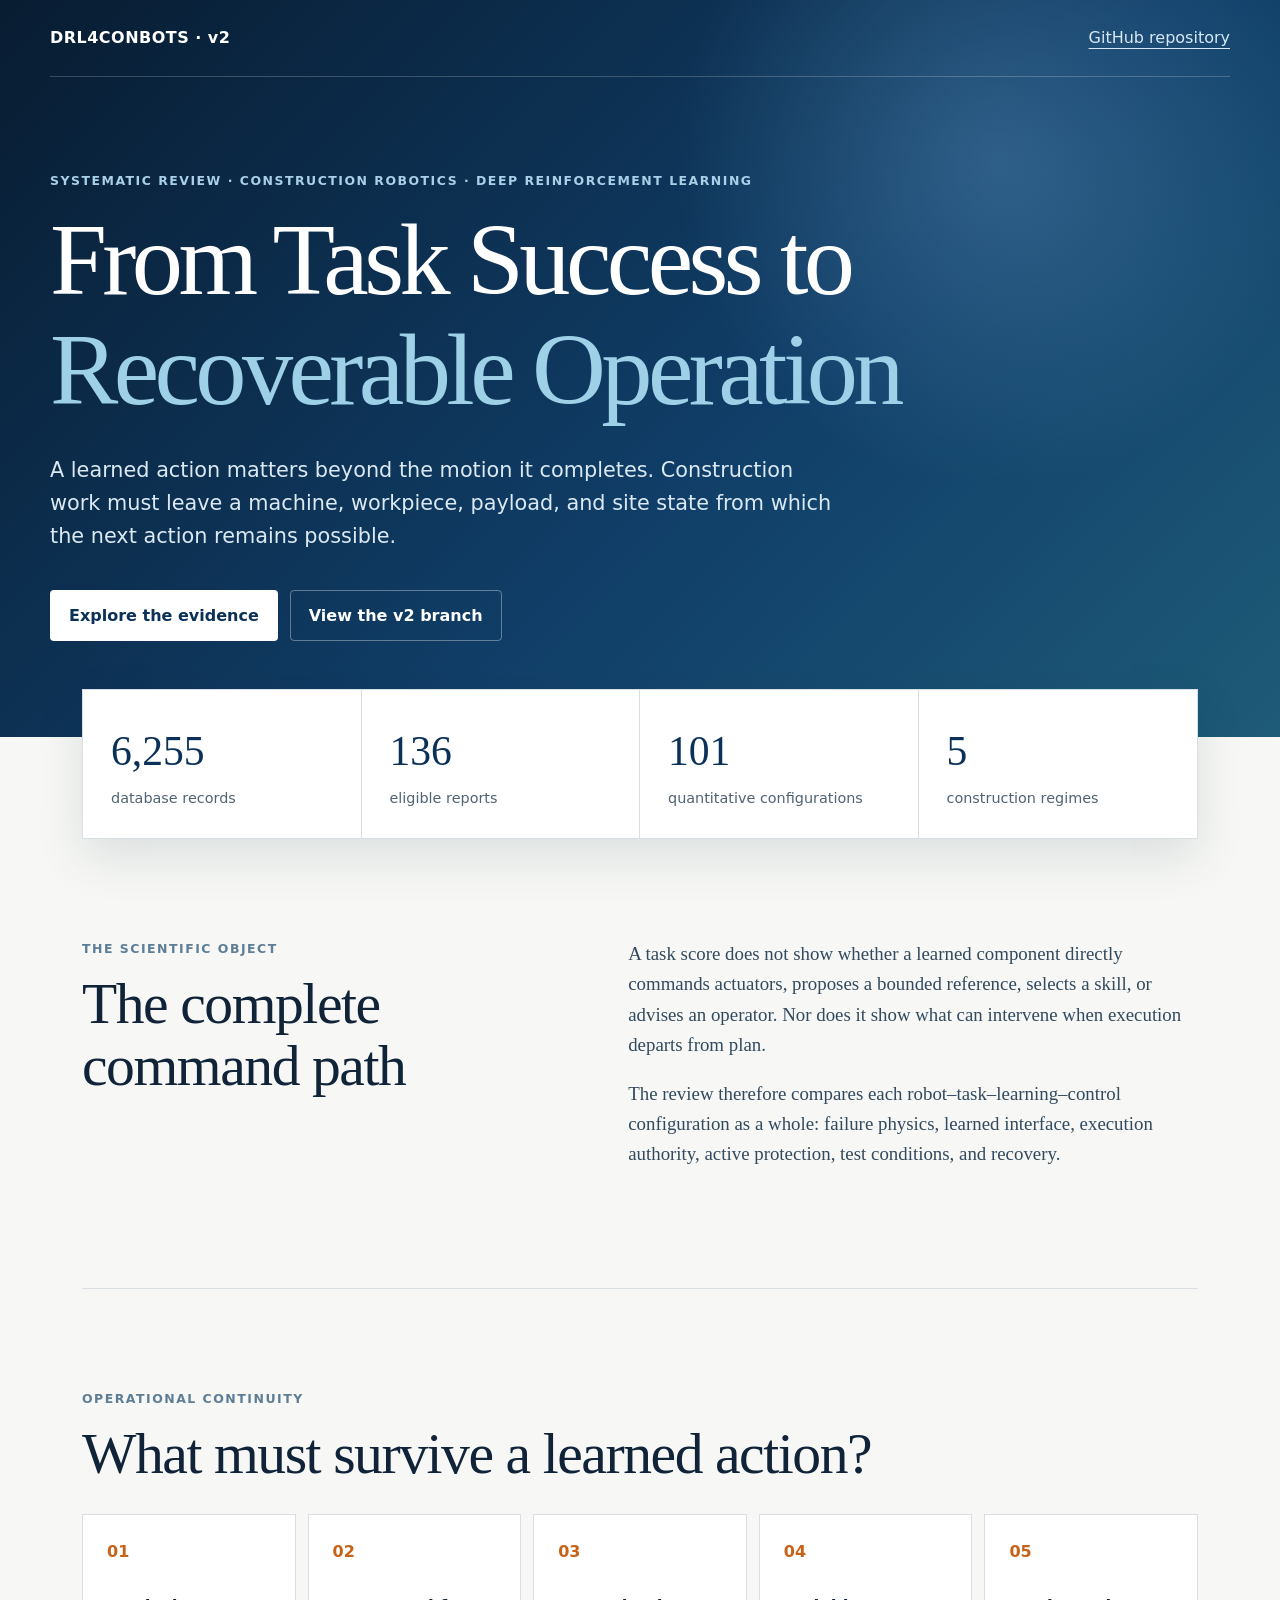
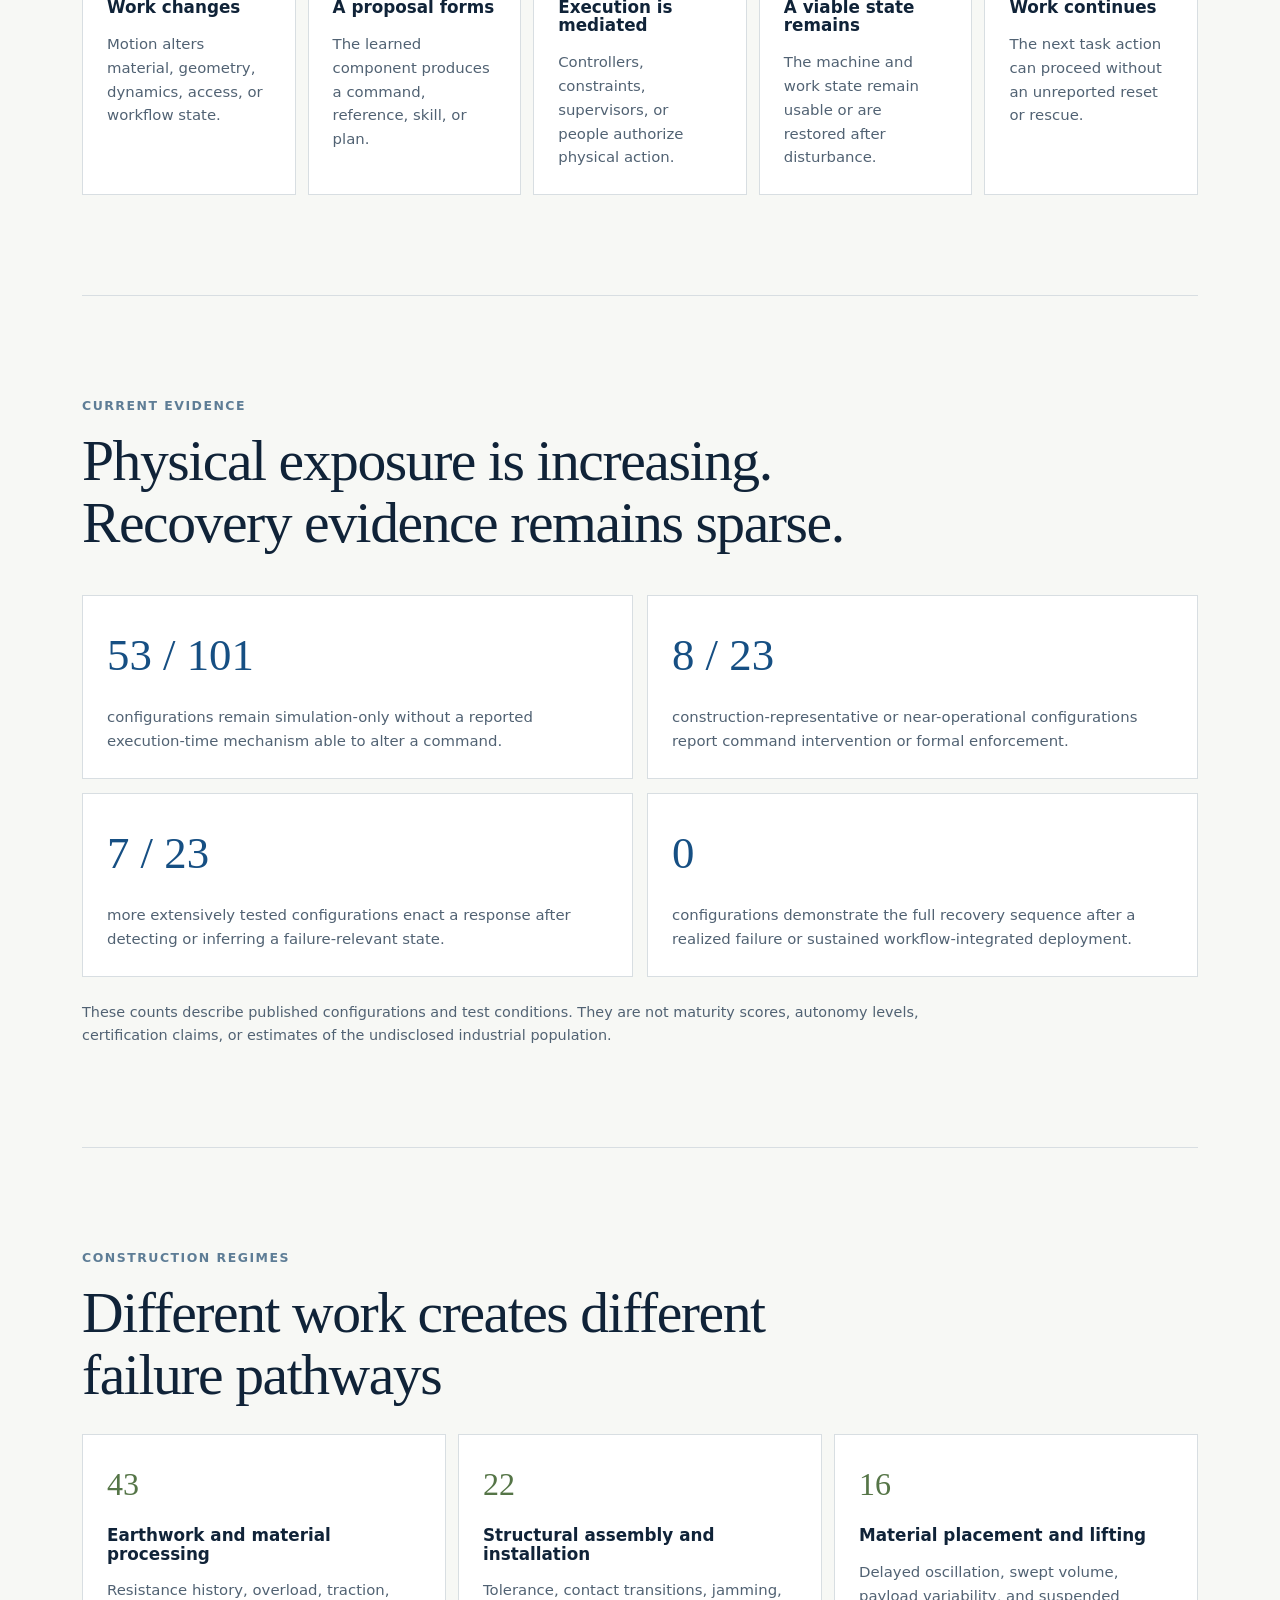
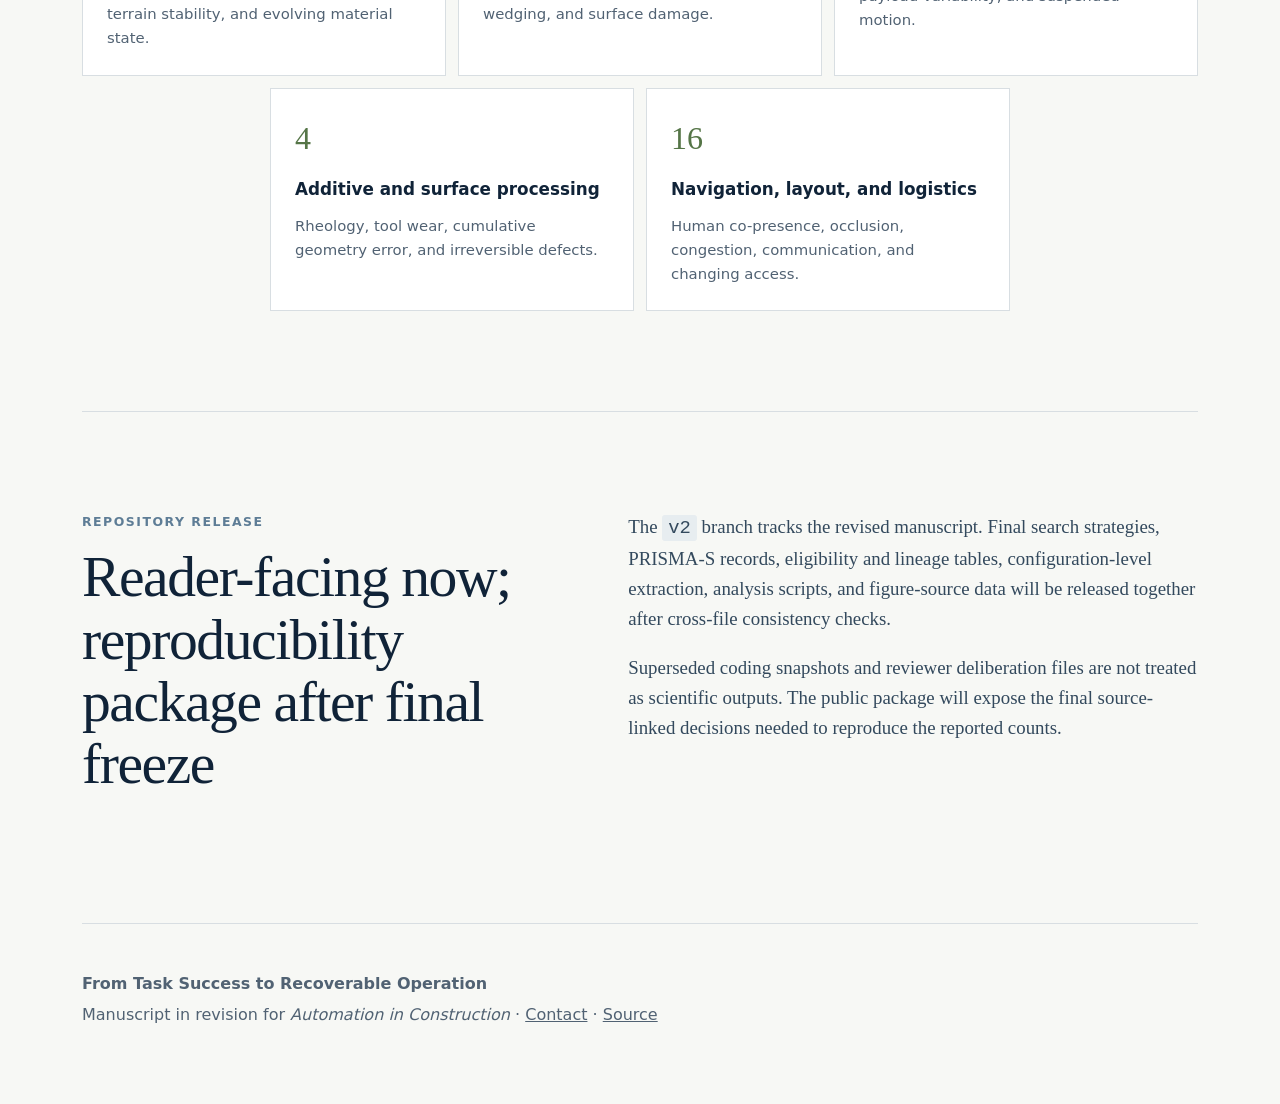
==== commit c18ed5f9: "Refresh v2 companion repository for recoverable operation review" ====
--- a/docs/index.html
+++ b/docs/index.html
@@ -1,216 +1,111 @@
 <!doctype html>
 <html lang="en">
-  <head>
-    <meta charset="utf-8">
-    <meta name="viewport" content="width=device-width, initial-scale=1">
-    <title>DRL4CONBOTS Evidence Atlas</title>
-    <meta name="description" content="Interactive companion atlas for a manuscript on deep reinforcement learning in construction robotics.">
-    <link rel="stylesheet" href="styles.css?v=20260629-full-audit-fix">
-  </head>
-  <body>
-    <header class="site-header">
-      <a class="brand" href="#top" aria-label="DRL4CONBOTS Evidence Atlas home">
-        <img src="https://raw.githubusercontent.com/ZekaiJ/DRL4CONBOTS/main/Assets/logo.png" alt="DRL4CONBOTS logo">
-        <span>
-          <strong>DRL4CONBOTS</strong>
-          <small>Evidence Atlas</small>
-        </span>
-      </a>
-      <nav aria-label="Primary navigation">
-        <a href="#snapshot">Snapshot</a>
-        <a href="#taxonomy">Taxonomy</a>
-        <a href="#matrix">Matrix</a>
-        <a href="#papers">Papers</a>
-        <a href="#figures">Figures</a>
-      </nav>
-    </header>
+<head>
+  <meta charset="utf-8">
+  <meta name="viewport" content="width=device-width, initial-scale=1">
+  <meta name="description" content="Companion page for a systematic review of deep reinforcement learning in construction robotics.">
+  <title>From Task Success to Recoverable Operation</title>
+  <link rel="stylesheet" href="styles.css">
+</head>
+<body>
+  <header class="hero">
+    <nav>
+      <a class="brand" href="https://github.com/ZekaiJ/DRL4CONBOTS/tree/v2">DRL4CONBOTS · v2</a>
+      <a class="nav-link" href="https://github.com/ZekaiJ/DRL4CONBOTS/tree/v2">GitHub repository</a>
+    </nav>
+    <div class="hero-copy">
+      <p class="eyebrow">Systematic review · construction robotics · deep reinforcement learning</p>
+      <h1>From Task Success to<br><span>Recoverable Operation</span></h1>
+      <p class="lead">A learned action matters beyond the motion it completes. Construction work must leave a machine, workpiece, payload, and site state from which the next action remains possible.</p>
+      <div class="actions">
+        <a class="button primary" href="#evidence">Explore the evidence</a>
+        <a class="button secondary" href="https://github.com/ZekaiJ/DRL4CONBOTS/tree/v2">View the v2 branch</a>
+      </div>
+    </div>
+  </header>
 
-    <main id="top">
-      <section class="hero">
-        <div class="hero-copy">
-          <p class="eyebrow">Automation in Construction manuscript companion</p>
-          <h1>Evidence atlas for deep reinforcement learning in construction robotics.</h1>
-          <p class="lede">
-            A system-level view of task regimes, learning formulations, runtime authority,
-            runtime assurance, and validation exposure across construction-robotics DRL studies.
-          </p>
-          <div class="hero-actions">
-            <a class="button primary" href="#matrix">Explore readiness matrix</a>
-            <a class="button secondary" href="https://github.com/ZekaiJ/DRL4CONBOTS">Repository</a>
-          </div>
-        </div>
-        <aside class="hero-card" aria-label="Evidence snapshot">
-          <img class="hero-logo" src="https://raw.githubusercontent.com/ZekaiJ/DRL4CONBOTS/main/Assets/logo.png" alt="DRL4CONBOTS mark">
-          <div class="metric-grid compact">
-            <div><strong>152</strong><span>coded instances</span></div>
-            <div><strong>75</strong><span>primary DRL</span></div>
-            <div><strong>35/75</strong><span>AM0 + EVL L0</span></div>
-            <div><strong>0</strong><span>sustained deployments</span></div>
-          </div>
-        </aside>
-      </section>
+  <main>
+    <section class="metrics" aria-label="Review counts">
+      <article><strong>6,255</strong><span>database records</span></article>
+      <article><strong>136</strong><span>eligible reports</span></article>
+      <article><strong>101</strong><span>quantitative configurations</span></article>
+      <article><strong>5</strong><span>construction regimes</span></article>
+    </section>
 
-      <section class="affiliation-band" aria-label="Author affiliations">
-        <div class="affiliation-copy">
-          <span>Author Affiliations</span>
-          <strong>Institutional marks identify author affiliations.</strong>
-        </div>
-        <div class="affiliation-list" aria-label="Institutional affiliation logos">
-          <span><img class="affiliation-logo" src="https://raw.githubusercontent.com/ZekaiJ/DRL4CONBOTS/main/Assets/affiliations/mcgill.png" alt="McGill University logo" style="display:block;max-width:100%;max-height:36px;width:auto;height:auto;object-fit:contain;filter:grayscale(1) saturate(0.15) contrast(1.08);opacity:0.84;"></span>
-          <span><img class="affiliation-logo" src="https://raw.githubusercontent.com/ZekaiJ/DRL4CONBOTS/main/Assets/affiliations/ucsb.png" alt="UC Santa Barbara logo" style="display:block;max-width:100%;max-height:36px;width:auto;height:auto;object-fit:contain;filter:grayscale(1) saturate(0.15) contrast(1.08);opacity:0.84;"></span>
-          <span><img class="affiliation-logo" src="https://raw.githubusercontent.com/ZekaiJ/DRL4CONBOTS/main/Assets/affiliations/nvidia.png" alt="NVIDIA logo" style="display:block;max-width:100%;max-height:36px;width:auto;height:auto;object-fit:contain;filter:grayscale(1) saturate(0.15) contrast(1.08);opacity:0.84;"></span>
-          <span><img class="affiliation-logo" src="https://raw.githubusercontent.com/ZekaiJ/DRL4CONBOTS/main/Assets/affiliations/nyu.png" alt="New York University logo" style="display:block;max-width:100%;max-height:36px;width:auto;height:auto;object-fit:contain;filter:grayscale(1) saturate(0.15) contrast(1.08);opacity:0.84;"></span>
-          <span><img class="affiliation-logo" src="https://raw.githubusercontent.com/ZekaiJ/DRL4CONBOTS/main/Assets/affiliations/ubc.png" alt="University of British Columbia logo" style="display:block;max-width:100%;max-height:36px;width:auto;height:auto;object-fit:contain;filter:grayscale(1) saturate(0.15) contrast(1.08);opacity:0.84;"></span>
-        </div>
-        <p class="affiliation-note">Shown for author affiliation identification only.</p>
-      </section>
-      <section id="snapshot" class="section">
-        <div class="section-heading">
-          <p class="eyebrow">At a glance</p>
-          <h2>What the companion repository makes visible.</h2>
-        </div>
-        <div class="snapshot-grid">
-          <article>
-            <span>Manuscript</span>
-            <strong>Under review in Automation in Construction</strong>
-          </article>
-          <article>
-            <span>Evidence base</span>
-            <strong>152 coded construction-robotics instances</strong>
-          </article>
-          <article>
-            <span>Primary DRL synthesis</span>
-            <strong>75 primary DRL instances across five competency regimes</strong>
-          </article>
-          <article>
-            <span>Diagnostic message</span>
-            <strong>Readiness depends on authority, assurance, and exposure, not algorithm labels alone</strong>
-          </article>
-        </div>
-      </section>
+    <section class="section split" id="question">
+      <div>
+        <p class="eyebrow">The scientific object</p>
+        <h2>The complete command path</h2>
+      </div>
+      <div class="prose">
+        <p>A task score does not show whether a learned component directly commands actuators, proposes a bounded reference, selects a skill, or advises an operator. Nor does it show what can intervene when execution departs from plan.</p>
+        <p>The review therefore compares each robot–task–learning–control configuration as a whole: failure physics, learned interface, execution authority, active protection, test conditions, and recovery.</p>
+      </div>
+    </section>
 
-      <section id="taxonomy" class="section split">
-        <div class="section-heading">
-          <p class="eyebrow">A1-A5 framework</p>
-          <h2>Five axes keep the review evidence-bound.</h2>
-          <p>
-            The atlas treats each reported system as a bounded claim. Switch axes to see what each dimension contributes to deployment-relevant interpretation.
-          </p>
-        </div>
-        <div class="taxonomy-panel">
-          <div class="axis-tabs" role="tablist" aria-label="Taxonomy axes">
-            <button class="axis-tab active" type="button" data-axis="a1">A1</button>
-            <button class="axis-tab" type="button" data-axis="a2">A2</button>
-            <button class="axis-tab" type="button" data-axis="a3">A3</button>
-            <button class="axis-tab" type="button" data-axis="a4">A4</button>
-            <button class="axis-tab" type="button" data-axis="a5">A5</button>
-          </div>
-          <article class="axis-card" id="axis-card" aria-live="polite"></article>
-        </div>
-      </section>
+    <section class="section pathway" aria-labelledby="path-title">
+      <p class="eyebrow">Operational continuity</p>
+      <h2 id="path-title">What must survive a learned action?</h2>
+      <div class="steps">
+        <article><span>01</span><h3>Work changes</h3><p>Motion alters material, geometry, dynamics, access, or workflow state.</p></article>
+        <article><span>02</span><h3>A proposal forms</h3><p>The learned component produces a command, reference, skill, or plan.</p></article>
+        <article><span>03</span><h3>Execution is mediated</h3><p>Controllers, constraints, supervisors, or people authorize physical action.</p></article>
+        <article><span>04</span><h3>A viable state remains</h3><p>The machine and work state remain usable or are restored after disturbance.</p></article>
+        <article><span>05</span><h3>Work continues</h3><p>The next task action can proceed without an unreported reset or rescue.</p></article>
+      </div>
+    </section>
 
-      <section id="matrix" class="section">
-        <div class="section-heading narrow">
-          <p class="eyebrow">Readiness diagnostic</p>
-          <h2>Runtime assurance and validation exposure separate demonstration from deployment evidence.</h2>
-        </div>
-        <div class="matrix-layout">
-          <div class="matrix-board" aria-label="Readiness matrix insights">
-            <button class="matrix-cell active" type="button" data-insight="am0-l0">
-              <span>AM0 + EVL L0</span>
-              <strong>35</strong>
-              <small>primary instances</small>
-            </button>
-            <button class="matrix-cell" type="button" data-insight="evl3">
-              <span>EVL L3+</span>
-              <strong>20</strong>
-              <small>reach physical or field-like exposure</small>
-            </button>
-            <button class="matrix-cell" type="button" data-insight="evl4">
-              <span>EVL L4</span>
-              <strong>1</strong>
-              <small>near-operational anchor</small>
-            </button>
-            <button class="matrix-cell" type="button" data-insight="evl5">
-              <span>EVL L5</span>
-              <strong>0</strong>
-              <small>sustained workflow-integrated deployments</small>
-            </button>
-          </div>
-          <aside class="insight-card" id="insight-card" aria-live="polite"></aside>
-        </div>
-      </section>
+    <section class="section" id="evidence">
+      <p class="eyebrow">Current evidence</p>
+      <h2>Physical exposure is increasing. Recovery evidence remains sparse.</h2>
+      <div class="findings">
+        <article>
+          <strong>53 / 101</strong>
+          <p>configurations remain simulation-only without a reported execution-time mechanism able to alter a command.</p>
+        </article>
+        <article>
+          <strong>8 / 23</strong>
+          <p>construction-representative or near-operational configurations report command intervention or formal enforcement.</p>
+        </article>
+        <article>
+          <strong>7 / 23</strong>
+          <p>more extensively tested configurations enact a response after detecting or inferring a failure-relevant state.</p>
+        </article>
+        <article>
+          <strong>0</strong>
+          <p>configurations demonstrate the full recovery sequence after a realized failure or sustained workflow-integrated deployment.</p>
+        </article>
+      </div>
+      <p class="boundary">These counts describe published configurations and test conditions. They are not maturity scores, autonomy levels, certification claims, or estimates of the undisclosed industrial population.</p>
+    </section>
 
-      <section id="papers" class="section">
-        <div class="section-heading">
-          <p class="eyebrow">Representative papers</p>
-          <h2>Filter examples by construction-robotics regime.</h2>
-        </div>
-        <div class="filters" aria-label="Paper filters">
-          <button class="filter active" type="button" data-filter="all">All</button>
-          <button class="filter" type="button" data-filter="earthwork">Earthwork</button>
-          <button class="filter" type="button" data-filter="assembly">Assembly</button>
-          <button class="filter" type="button" data-filter="lifting">Lifting</button>
-          <button class="filter" type="button" data-filter="additive">Additive</button>
-          <button class="filter" type="button" data-filter="navigation">Navigation</button>
-        </div>
-        <div class="paper-grid" id="paper-grid"></div>
-      </section>
+    <section class="section">
+      <p class="eyebrow">Construction regimes</p>
+      <h2>Different work creates different failure pathways</h2>
+      <div class="regimes">
+        <article><strong>43</strong><h3>Earthwork and material processing</h3><p>Resistance history, overload, traction, terrain stability, and evolving material state.</p></article>
+        <article><strong>22</strong><h3>Structural assembly and installation</h3><p>Tolerance, contact transitions, jamming, wedging, and surface damage.</p></article>
+        <article><strong>16</strong><h3>Material placement and lifting</h3><p>Delayed oscillation, swept volume, payload variability, and suspended motion.</p></article>
+        <article><strong>4</strong><h3>Additive and surface processing</h3><p>Rheology, tool wear, cumulative geometry error, and irreversible defects.</p></article>
+        <article><strong>16</strong><h3>Navigation, layout, and logistics</h3><p>Human co-presence, occlusion, congestion, communication, and changing access.</p></article>
+      </div>
+    </section>
 
-      <section id="figures" class="section">
-        <div class="section-heading">
-          <p class="eyebrow">Figure gallery</p>
-          <h2>Core visuals from the evidence map.</h2>
-        </div>
-        <div class="figure-grid">
-          <a class="figure-card" href="https://raw.githubusercontent.com/ZekaiJ/DRL4CONBOTS/main/Assets/figures/Fig1.png">
-            <img src="https://raw.githubusercontent.com/ZekaiJ/DRL4CONBOTS/main/Assets/figures/Fig1.png" alt="Graphical overview of the evidence framework">
-            <strong>Graphical overview</strong>
-            <span>Evidence framework for deployment-relevant DRL</span>
-          </a>
-          <a class="figure-card" href="https://raw.githubusercontent.com/ZekaiJ/DRL4CONBOTS/main/Assets/figures/Fig2.png">
-            <img src="https://raw.githubusercontent.com/ZekaiJ/DRL4CONBOTS/main/Assets/figures/Fig2.png" alt="PRISMA flow diagram">
-            <strong>Corpus and screening</strong>
-            <span>Report-level PRISMA flow</span>
-          </a>
-          <a class="figure-card" href="https://raw.githubusercontent.com/ZekaiJ/DRL4CONBOTS/main/Assets/figures/Fig6.png">
-            <img src="https://raw.githubusercontent.com/ZekaiJ/DRL4CONBOTS/main/Assets/figures/Fig6.png" alt="Five competency regimes">
-            <strong>Competency regimes</strong>
-            <span>Task-specific evidence organization</span>
-          </a>
-          <a class="figure-card" href="https://raw.githubusercontent.com/ZekaiJ/DRL4CONBOTS/main/Assets/figures/Fig12.png">
-            <img src="https://raw.githubusercontent.com/ZekaiJ/DRL4CONBOTS/main/Assets/figures/Fig12.png" alt="Evidence-closure map">
-            <strong>Evidence-closure map</strong>
-            <span>Deployment-relevant claim scope</span>
-          </a>
-        </div>
-      </section>
+    <section class="section release">
+      <div>
+        <p class="eyebrow">Repository release</p>
+        <h2>Reader-facing now; reproducibility package after final freeze</h2>
+      </div>
+      <div class="prose">
+        <p>The <code>v2</code> branch tracks the revised manuscript. Final search strategies, PRISMA-S records, eligibility and lineage tables, configuration-level extraction, analysis scripts, and figure-source data will be released together after cross-file consistency checks.</p>
+        <p>Superseded coding snapshots and reviewer deliberation files are not treated as scientific outputs. The public package will expose the final source-linked decisions needed to reproduce the reported counts.</p>
+      </div>
+    </section>
+  </main>
 
-      <section id="citation" class="section citation-section">
-        <div>
-          <p class="eyebrow">Citation</p>
-          <h2>Manuscript companion metadata.</h2>
-          <p>The citation will be updated after preprint, acceptance, or archival release.</p>
-        </div>
-        <div class="citation-box">
-          <pre id="bibtex">@misc{jin2026drl4conbots,
-  title        = {Deep Reinforcement Learning for Construction Robotics: A System-Level Taxonomy and Evidence Map toward Real-World Readiness},
-  author       = {Jin, Zekai and Wang, Huiguang and Tang, Yihong and Dong, Zhen and Feng, Chen and Shao, Yi},
-  year         = {2026},
-  howpublished = {Companion repository for a manuscript under review in Automation in Construction},
-  url          = {https://github.com/ZekaiJ/DRL4CONBOTS}
-}</pre>
-          <button class="button secondary" type="button" id="copy-bibtex">Copy BibTeX</button>
-        </div>
-      </section>
-    </main>
-
-    <footer class="site-footer">
-      <span>DRL4CONBOTS Evidence Atlas</span>
-      <a href="https://github.com/ZekaiJ/DRL4CONBOTS">GitHub</a>
-      <a href="mailto:zekai.jin@mail.mcgill.ca">Contact</a>
-    </footer>
-
-    <script src="script.js"></script>
-  </body>
+  <footer>
+    <p><strong>From Task Success to Recoverable Operation</strong></p>
+    <p>Manuscript in revision for <em>Automation in Construction</em> · <a href="mailto:zekai.jin@mail.mcgill.ca">Contact</a> · <a href="https://github.com/ZekaiJ/DRL4CONBOTS/tree/v2">Source</a></p>
+  </footer>
+</body>
 </html>
--- a/docs/styles.css
+++ b/docs/styles.css
@@ -1,700 +1,145 @@
 :root {
-  color-scheme: dark;
-  --bg: #06090d;
-  --panel: #0d131b;
-  --panel-2: #111a24;
-  --panel-3: #172332;
-  --line: rgba(225, 238, 255, 0.11);
-  --text: #f3f7fb;
-  --muted: #9daab8;
-  --faint: #647382;
-  --cyan: #48c7f3;
-  --amber: #f2a42d;
-  --green: #43d69a;
-  --red: #ef5f64;
-  --shadow: 0 24px 80px rgba(0, 0, 0, 0.34);
-  font-family: "Aptos", "Segoe UI", Arial, sans-serif;
+  --ink: #102338;
+  --muted: #516273;
+  --paper: #f7f8f5;
+  --white: #ffffff;
+  --blue: #164f83;
+  --blue-dark: #0b3158;
+  --green: #557547;
+  --orange: #c86216;
+  --line: #d8dee2;
+  --max: 1180px;
 }
 
-* {
-  box-sizing: border-box;
-}
+* { box-sizing: border-box; }
 
-html {
-  scroll-behavior: smooth;
-}
+html { scroll-behavior: smooth; }
 
 body {
   margin: 0;
-  background:
-    linear-gradient(rgba(255, 255, 255, 0.035) 1px, transparent 1px),
-    linear-gradient(90deg, rgba(255, 255, 255, 0.035) 1px, transparent 1px),
-    var(--bg);
-  background-size: 52px 52px;
-  color: var(--text);
-  min-width: 320px;
+  background: var(--paper);
+  color: var(--ink);
+  font-family: Inter, ui-sans-serif, system-ui, -apple-system, BlinkMacSystemFont, "Segoe UI", sans-serif;
+  line-height: 1.6;
 }
 
-body::before {
-  content: "";
-  position: fixed;
-  inset: 0;
-  pointer-events: none;
-  background: linear-gradient(180deg, rgba(72, 199, 243, 0.08), transparent 28%, rgba(242, 164, 45, 0.06));
-  z-index: -1;
-}
+a { color: inherit; }
 
-a {
-  color: inherit;
-}
-
-button,
-a {
-  -webkit-tap-highlight-color: transparent;
-}
-
-.site-header {
-  position: sticky;
-  top: 0;
-  z-index: 10;
-  display: flex;
-  align-items: center;
-  justify-content: space-between;
-  gap: 24px;
-  min-height: 72px;
-  padding: 12px clamp(18px, 4vw, 56px);
-  border-bottom: 1px solid var(--line);
-  background: rgba(6, 9, 13, 0.82);
-  backdrop-filter: blur(18px);
-}
-
-.brand {
-  display: inline-flex;
-  align-items: center;
-  gap: 12px;
-  text-decoration: none;
-}
-
-.brand img {
-  width: 42px;
-  height: 42px;
-  border-radius: 8px;
-}
-
-.brand strong,
-.brand small {
-  display: block;
-}
-
-.brand strong {
-  font-size: 13px;
-  letter-spacing: 0.08em;
-}
-
-.brand small {
-  color: var(--muted);
-  font-size: 12px;
+.hero {
+  min-height: 680px;
+  color: var(--white);
+  background:
+    radial-gradient(circle at 78% 22%, rgba(90, 143, 184, .42), transparent 28%),
+    linear-gradient(135deg, #081c31 0%, #103e68 58%, #1e5b78 100%);
+  padding: 0 32px 96px;
 }
 
 nav {
+  max-width: var(--max);
+  margin: 0 auto;
+  padding: 25px 0;
   display: flex;
-  align-items: center;
-  gap: 6px;
-  flex-wrap: wrap;
-  justify-content: flex-end;
+  justify-content: space-between;
+  border-bottom: 1px solid rgba(255, 255, 255, .2);
 }
 
-nav a,
-.filter,
-.axis-tab,
-.button {
-  border: 1px solid var(--line);
-  border-radius: 8px;
-  background: rgba(255, 255, 255, 0.035);
-  color: var(--text);
-  text-decoration: none;
-  transition: transform 160ms ease, border-color 160ms ease, background 160ms ease;
-}
-
-nav a {
-  padding: 8px 11px;
-  color: var(--muted);
-  font-size: 13px;
-}
-
-nav a:hover,
-.filter:hover,
-.axis-tab:hover,
-.button:hover {
-  transform: translateY(-1px);
-  border-color: rgba(72, 199, 243, 0.42);
-  background: rgba(72, 199, 243, 0.08);
-}
-
-main {
-  width: min(1180px, calc(100% - 32px));
-  margin: 0 auto;
-}
-
-.hero {
-  min-height: calc(100dvh - 72px);
-  display: grid;
-  grid-template-columns: minmax(0, 1.1fr) minmax(320px, 0.72fr);
-  align-items: center;
-  gap: clamp(28px, 5vw, 72px);
-  padding: clamp(52px, 8vw, 92px) 0 42px;
-}
+.brand { font-weight: 750; text-decoration: none; letter-spacing: .03em; }
+.nav-link { color: #d6e8f5; text-underline-offset: 5px; }
 
 .hero-copy {
-  max-width: 760px;
+  max-width: var(--max);
+  margin: 0 auto;
+  padding-top: 94px;
 }
 
 .eyebrow {
   margin: 0 0 14px;
-  color: var(--amber);
-  font-size: 12px;
-  font-weight: 700;
-  letter-spacing: 0.14em;
+  color: #5e7d96;
+  font-size: .78rem;
+  font-weight: 800;
+  letter-spacing: .12em;
   text-transform: uppercase;
 }
 
-h1,
-h2,
-h3,
-p {
-  text-wrap: pretty;
+.hero .eyebrow { color: #a9d0e8; }
+
+h1, h2, h3 { margin-top: 0; line-height: 1.08; }
+h1 { max-width: 940px; margin-bottom: 28px; font-family: Georgia, "Times New Roman", serif; font-size: clamp(3.5rem, 8vw, 7rem); font-weight: 500; letter-spacing: -.045em; }
+h1 span { color: #9ed0e8; }
+h2 { max-width: 800px; margin-bottom: 28px; font-family: Georgia, "Times New Roman", serif; font-size: clamp(2.1rem, 4.5vw, 4rem); font-weight: 500; letter-spacing: -.025em; }
+h3 { font-size: 1.05rem; }
+
+.lead { max-width: 790px; color: #dbe9f2; font-size: 1.3rem; }
+.actions { display: flex; flex-wrap: wrap; gap: 12px; margin-top: 36px; }
+.button { padding: 12px 18px; border: 1px solid rgba(255,255,255,.35); border-radius: 4px; text-decoration: none; font-weight: 750; }
+.button.primary { background: var(--white); color: var(--blue-dark); }
+.button.secondary { color: var(--white); }
+
+main { max-width: var(--max); margin: 0 auto; padding: 0 32px; }
+
+.metrics {
+  margin-top: -48px;
+  display: grid;
+  grid-template-columns: repeat(4, 1fr);
+  background: var(--white);
+  border: 1px solid var(--line);
+  box-shadow: 0 18px 45px rgba(13, 42, 65, .12);
 }
 
-h1 {
-  margin: 0;
-  font-size: clamp(44px, 7vw, 88px);
-  line-height: 0.95;
-  letter-spacing: 0;
-}
+.metrics article { padding: 28px; border-right: 1px solid var(--line); }
+.metrics article:last-child { border-right: 0; }
+.metrics strong { display: block; color: var(--blue-dark); font-family: Georgia, serif; font-size: 2.6rem; font-weight: 500; }
+.metrics span { color: var(--muted); font-size: .9rem; }
 
-h2 {
-  margin: 0;
-  font-size: clamp(30px, 4.5vw, 58px);
-  line-height: 1;
-  letter-spacing: 0;
-}
+.section { padding: 100px 0; border-bottom: 1px solid var(--line); }
+.split, .release { display: grid; grid-template-columns: .9fr 1.1fr; gap: 80px; }
+.prose { color: #33495d; font-family: Georgia, "Times New Roman", serif; font-size: 1.18rem; }
+.prose p:first-child { margin-top: 0; }
 
-.lede,
-.section-heading p,
-.citation-section p {
-  color: var(--muted);
-  font-size: 17px;
-  line-height: 1.7;
-}
+.steps, .regimes { display: grid; gap: 12px; }
+.steps { grid-template-columns: repeat(5, 1fr); }
+.steps article, .regimes article, .findings article { background: var(--white); border: 1px solid var(--line); padding: 24px; }
+.steps span { display: block; margin-bottom: 34px; color: var(--orange); font-weight: 850; }
+.steps p, .regimes p, .findings p { margin-bottom: 0; color: var(--muted); font-size: .93rem; }
 
-.lede {
-  max-width: 680px;
-  margin: 24px 0 0;
-}
+.findings { display: grid; grid-template-columns: repeat(2, 1fr); gap: 14px; margin-top: 40px; }
+.findings strong { display: block; color: var(--blue); font-family: Georgia, serif; font-size: 2.8rem; font-weight: 500; }
+.boundary { max-width: 900px; margin: 24px 0 0; color: var(--muted); font-size: .9rem; }
 
-.hero-actions {
-  display: flex;
-  gap: 12px;
-  flex-wrap: wrap;
-  margin-top: 32px;
-}
+.regimes { grid-template-columns: repeat(6, 1fr); }
+.regimes article { grid-column: span 2; }
+.regimes article:nth-child(4) { grid-column: 2 / span 2; }
+.regimes strong { color: var(--green); font-family: Georgia, serif; font-size: 2rem; font-weight: 500; }
+.regimes h3 { margin-top: 16px; }
 
-.button {
-  display: inline-flex;
-  align-items: center;
-  justify-content: center;
-  min-height: 44px;
-  padding: 0 18px;
-  font-weight: 700;
-  cursor: pointer;
-}
+code { background: #e7edf0; padding: 2px 6px; border-radius: 3px; }
 
-.button.primary {
-  border-color: rgba(72, 199, 243, 0.58);
-  background: var(--cyan);
-  color: #031018;
-}
-
-.button.secondary {
-  color: var(--text);
-}
-
-.hero-card,
-.taxonomy-panel,
-.insight-card,
-.citation-box {
-  border: 1px solid var(--line);
-  border-radius: 8px;
-  background: linear-gradient(180deg, rgba(255, 255, 255, 0.07), rgba(255, 255, 255, 0.025));
-  box-shadow: var(--shadow);
-}
-
-.hero-card {
-  padding: 24px;
-}
-
-.hero-logo {
-  display: block;
-  width: min(250px, 78%);
-  margin: 0 auto 24px;
-  border-radius: 8px;
-}
-
-.affiliation-band {
-  display: grid;
-  grid-template-columns: minmax(220px, 0.42fr) minmax(0, 1fr);
-  gap: 14px 24px;
-  align-items: center;
-  margin: 0 0 clamp(34px, 5vw, 56px);
-  padding: 18px;
-  border: 1px solid var(--line);
-  border-radius: 8px;
-  background:
-    linear-gradient(135deg, rgba(72, 199, 243, 0.1), rgba(255, 255, 255, 0.035) 48%, rgba(242, 164, 45, 0.08)),
-    rgba(10, 16, 24, 0.74);
-}
-
-.affiliation-copy span,
-.affiliation-note {
-  color: var(--muted);
-  font-size: 12px;
-  line-height: 1.5;
-}
-
-.affiliation-copy strong {
-  display: block;
-  margin-top: 4px;
-  font-size: 18px;
-  line-height: 1.2;
-}
-
-.affiliation-list {
-  display: grid;
-  grid-template-columns: repeat(5, minmax(0, 1fr));
-  gap: 8px;
-}
-
-.affiliation-list span {
-  display: inline-flex;
-  align-items: center;
-  justify-content: center;
-  min-height: 68px;
-  padding: 12px 14px;
-  border: 1px solid rgba(225, 238, 255, 0.14);
-  border-radius: 8px;
-  background: rgba(255, 255, 255, 0.96);
-}
-
-.affiliation-logo {
-  display: block;
-  max-width: 100%;
-  max-height: 36px;
-  object-fit: contain;
-  filter: grayscale(1) saturate(0.15) contrast(1.08);
-  opacity: 0.84;
-}
-
-.affiliation-note {
-  grid-column: 2;
-  margin: -4px 0 0;
-}
-
-@media (max-width: 920px) {
-  .affiliation-band {
-    grid-template-columns: 1fr;
-  }
-
-  .affiliation-list {
-    grid-template-columns: repeat(3, minmax(0, 1fr));
-  }
-
-  .affiliation-note {
-    grid-column: 1;
-  }
-}
-
-@media (max-width: 620px) {
-  .affiliation-list {
-    grid-template-columns: 1fr;
-  }
-}
-.metric-grid {
-  display: grid;
-  grid-template-columns: repeat(4, minmax(0, 1fr));
-  gap: 12px;
-}
-
-.metric-grid.compact {
-  grid-template-columns: repeat(2, minmax(0, 1fr));
-}
-
-.metric-grid div,
-.snapshot-grid article,
-.paper-card,
-.figure-card {
-  border: 1px solid var(--line);
-  border-radius: 8px;
-  background: rgba(10, 16, 24, 0.74);
-}
-
-.metric-grid div {
-  padding: 16px;
-}
-
-.metric-grid strong {
-  display: block;
-  color: var(--cyan);
-  font-size: 30px;
-  line-height: 1;
-}
-
-.metric-grid span {
-  display: block;
-  margin-top: 8px;
-  color: var(--muted);
-  font-size: 12px;
-  line-height: 1.35;
-}
-
-.section {
-  padding: clamp(54px, 8vw, 98px) 0;
-}
-
-.section-heading {
-  max-width: 820px;
-  margin-bottom: 28px;
-}
-
-.section-heading.narrow {
-  max-width: 920px;
-}
-
-.snapshot-grid {
-  display: grid;
-  grid-template-columns: repeat(4, minmax(0, 1fr));
-  gap: 14px;
-}
-
-.snapshot-grid article {
-  min-height: 158px;
-  padding: 22px;
-}
-
-.snapshot-grid span,
-.paper-card span,
-.figure-card span {
-  display: block;
-  color: var(--faint);
-  font-size: 12px;
-  font-weight: 700;
-  letter-spacing: 0.08em;
-  text-transform: uppercase;
-}
-
-.snapshot-grid strong {
-  display: block;
-  margin-top: 18px;
-  font-size: 20px;
-  line-height: 1.25;
-}
-
-.split {
-  display: grid;
-  grid-template-columns: minmax(0, 0.86fr) minmax(320px, 1fr);
-  gap: clamp(28px, 5vw, 64px);
-  align-items: start;
-}
-
-.taxonomy-panel {
-  padding: 18px;
-}
-
-.axis-tabs,
-.filters {
-  display: flex;
-  gap: 8px;
-  flex-wrap: wrap;
-}
-
-.axis-tab,
-.filter {
-  min-height: 38px;
-  padding: 0 14px;
-  cursor: pointer;
-}
-
-.axis-tab.active,
-.filter.active {
-  border-color: rgba(242, 164, 45, 0.62);
-  background: rgba(242, 164, 45, 0.13);
-  color: #ffd08a;
-}
-
-.axis-card {
-  margin-top: 18px;
-  padding: 24px;
-  border: 1px solid var(--line);
-  border-radius: 8px;
-  background: var(--panel);
-}
-
-.axis-card h3 {
-  margin: 0 0 14px;
-  font-size: 28px;
-}
-
-.axis-card p {
-  color: var(--muted);
-  line-height: 1.7;
-}
-
-.axis-card ul {
-  margin: 20px 0 0;
-  padding-left: 18px;
-  color: var(--text);
-  line-height: 1.65;
-}
-
-.matrix-layout {
-  display: grid;
-  grid-template-columns: minmax(0, 1.05fr) minmax(320px, 0.82fr);
-  gap: 18px;
-}
-
-.matrix-board {
-  display: grid;
-  grid-template-columns: repeat(2, minmax(0, 1fr));
-  gap: 12px;
-}
-
-.matrix-cell {
-  min-height: 170px;
-  padding: 20px;
-  border: 1px solid var(--line);
-  border-radius: 8px;
-  background: var(--panel);
-  color: var(--text);
-  text-align: left;
-  cursor: pointer;
-}
-
-.matrix-cell span,
-.matrix-cell small {
-  display: block;
+footer {
+  max-width: var(--max);
+  margin: 0 auto;
+  padding: 42px 32px 72px;
   color: var(--muted);
 }
 
-.matrix-cell strong {
-  display: block;
-  margin: 16px 0 10px;
-  color: var(--cyan);
-  font-size: 54px;
-  line-height: 0.9;
+footer p { margin: 5px 0; }
+
+@media (max-width: 900px) {
+  .hero { min-height: 620px; }
+  .metrics { grid-template-columns: repeat(2, 1fr); }
+  .metrics article:nth-child(2) { border-right: 0; }
+  .metrics article:nth-child(-n+2) { border-bottom: 1px solid var(--line); }
+  .split, .release { grid-template-columns: 1fr; gap: 18px; }
+  .steps { grid-template-columns: 1fr 1fr; }
+  .regimes { grid-template-columns: 1fr 1fr; }
+  .regimes article, .regimes article:nth-child(4) { grid-column: auto; }
 }
 
-.matrix-cell.active {
-  border-color: rgba(72, 199, 243, 0.7);
-  background: linear-gradient(180deg, rgba(72, 199, 243, 0.16), rgba(72, 199, 243, 0.045));
+@media (max-width: 560px) {
+  .hero, main { padding-left: 20px; padding-right: 20px; }
+  nav { font-size: .82rem; }
+  h1 { font-size: 3.2rem; }
+  .metrics, .steps, .findings, .regimes { grid-template-columns: 1fr; }
+  .metrics article { border-right: 0; border-bottom: 1px solid var(--line); }
+  .metrics article:last-child { border-bottom: 0; }
+  .section { padding: 72px 0; }
 }
-
-.insight-card {
-  padding: 24px;
-  min-height: 352px;
-}
-
-.insight-card h3 {
-  margin: 0;
-  font-size: 30px;
-}
-
-.insight-card p {
-  color: var(--muted);
-  line-height: 1.7;
-}
-
-.insight-card ul {
-  padding-left: 18px;
-  line-height: 1.55;
-}
-
-.filters {
-  margin-bottom: 18px;
-}
-
-.paper-grid {
-  display: grid;
-  grid-template-columns: repeat(3, minmax(0, 1fr));
-  gap: 14px;
-}
-
-.paper-card {
-  min-height: 230px;
-  padding: 20px;
-}
-
-.paper-card strong {
-  display: block;
-  margin: 12px 0;
-  font-size: 18px;
-  line-height: 1.3;
-}
-
-.paper-card p {
-  margin: 0;
-  color: var(--muted);
-  line-height: 1.55;
-}
-
-.paper-card a {
-  display: inline-flex;
-  margin-top: 16px;
-  color: var(--cyan);
-  font-weight: 700;
-  text-decoration: none;
-}
-
-.figure-grid {
-  display: grid;
-  grid-template-columns: repeat(2, minmax(0, 1fr));
-  gap: 16px;
-}
-
-.figure-card {
-  display: block;
-  padding: 14px;
-  text-decoration: none;
-}
-
-.figure-card img {
-  width: 100%;
-  aspect-ratio: 16 / 10;
-  object-fit: contain;
-  border: 1px solid var(--line);
-  border-radius: 6px;
-  background: #f5f7fb;
-}
-
-.figure-card strong {
-  display: block;
-  margin-top: 14px;
-  font-size: 20px;
-}
-
-.figure-card span {
-  margin-top: 7px;
-  text-transform: none;
-  letter-spacing: 0;
-  font-weight: 500;
-}
-
-.citation-section {
-  display: grid;
-  grid-template-columns: minmax(0, 0.7fr) minmax(320px, 1fr);
-  gap: 24px;
-  align-items: start;
-}
-
-.citation-section > *,
-.citation-box {
-  min-width: 0;
-}
-
-.citation-box {
-  padding: 18px;
-}
-
-pre {
-  max-width: 100%;
-  overflow: auto;
-  margin: 0 0 14px;
-  padding: 18px;
-  border: 1px solid var(--line);
-  border-radius: 6px;
-  background: #070b10;
-  color: #d8e4ef;
-  font: 13px/1.6 "Cascadia Mono", "JetBrains Mono", Consolas, monospace;
-}
-
-.site-footer {
-  display: flex;
-  justify-content: center;
-  gap: 18px;
-  flex-wrap: wrap;
-  padding: 36px 18px;
-  border-top: 1px solid var(--line);
-  color: var(--muted);
-}
-
-.site-footer a {
-  color: var(--text);
-  text-decoration: none;
-}
-
-@media (max-width: 920px) {
-  .site-header {
-    position: static;
-    align-items: flex-start;
-    flex-direction: column;
-  }
-
-  nav {
-    justify-content: flex-start;
-  }
-
-  .hero,
-  .split,
-  .matrix-layout,
-  .citation-section {
-    grid-template-columns: 1fr;
-  }
-
-  .snapshot-grid,
-  .paper-grid {
-    grid-template-columns: repeat(2, minmax(0, 1fr));
-  }
-}
-
-@media (max-width: 620px) {
-  main {
-    width: min(100% - 22px, 1180px);
-  }
-
-  h1 {
-    font-size: clamp(40px, 13vw, 58px);
-  }
-
-  .snapshot-grid,
-  .paper-grid,
-  .figure-grid,
-  .matrix-board,
-  .metric-grid.compact {
-    grid-template-columns: 1fr;
-  }
-
-  .hero-actions,
-  nav,
-  .filters,
-  .axis-tabs {
-    align-items: stretch;
-  }
-
-  .button,
-  .filter,
-  .axis-tab,
-  nav a {
-    width: 100%;
-  }
-}
-
-@media (prefers-reduced-motion: reduce) {
-  html {
-    scroll-behavior: auto;
-  }
-
-  *,
-  *::before,
-  *::after {
-    transition-duration: 0.01ms !important;
-    animation-duration: 0.01ms !important;
-  }
-}
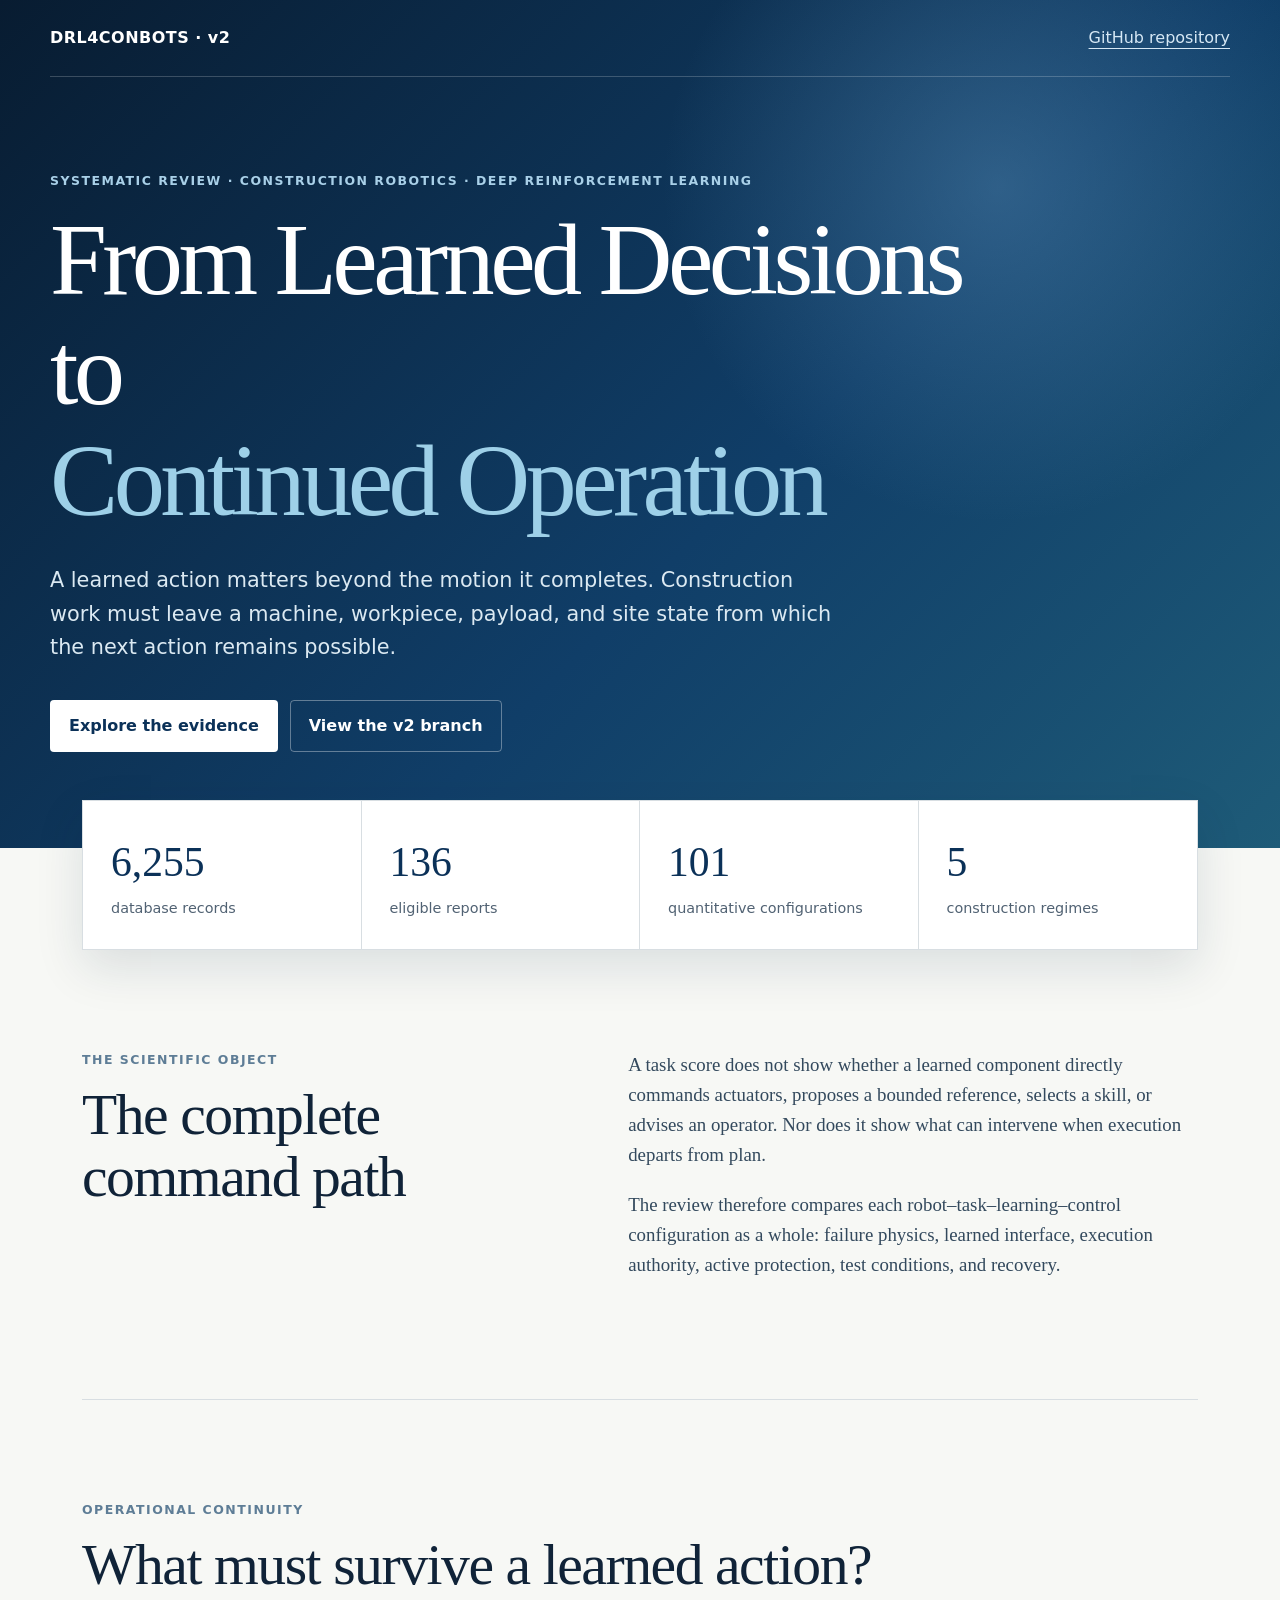
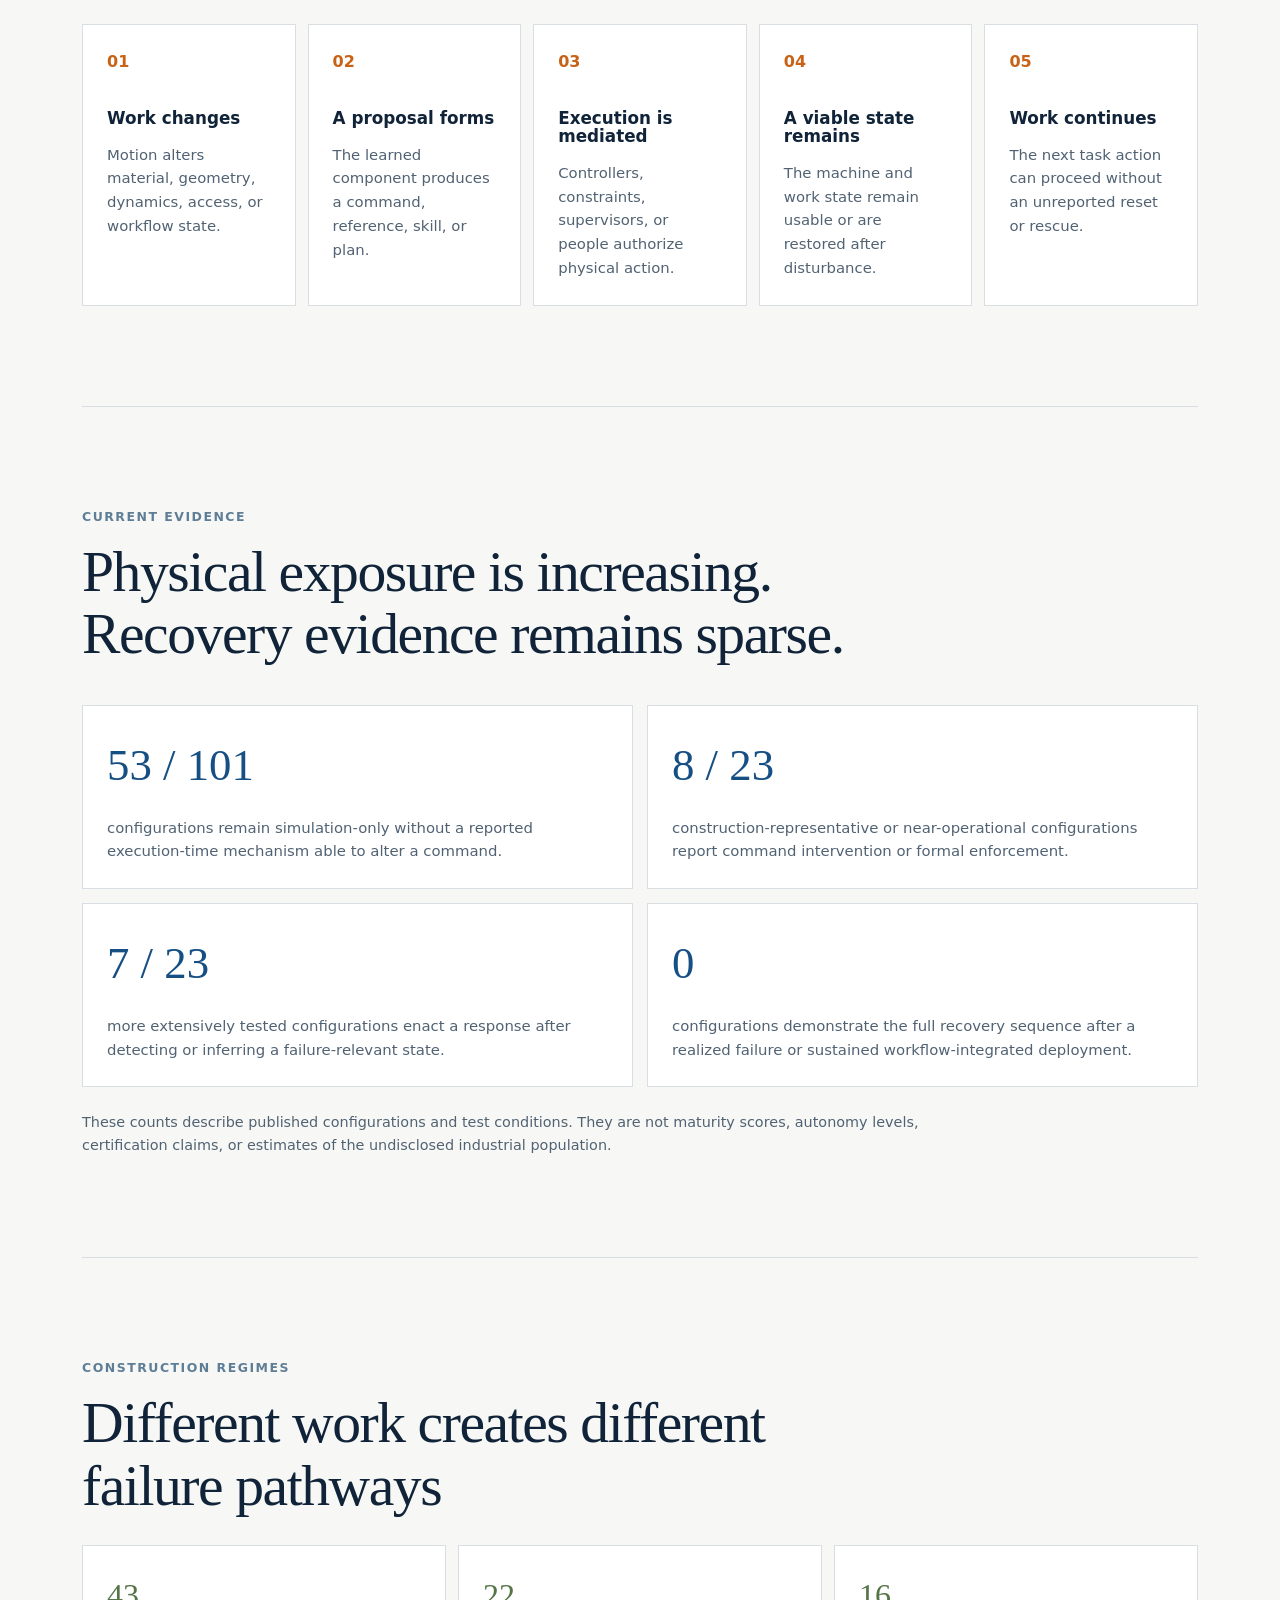
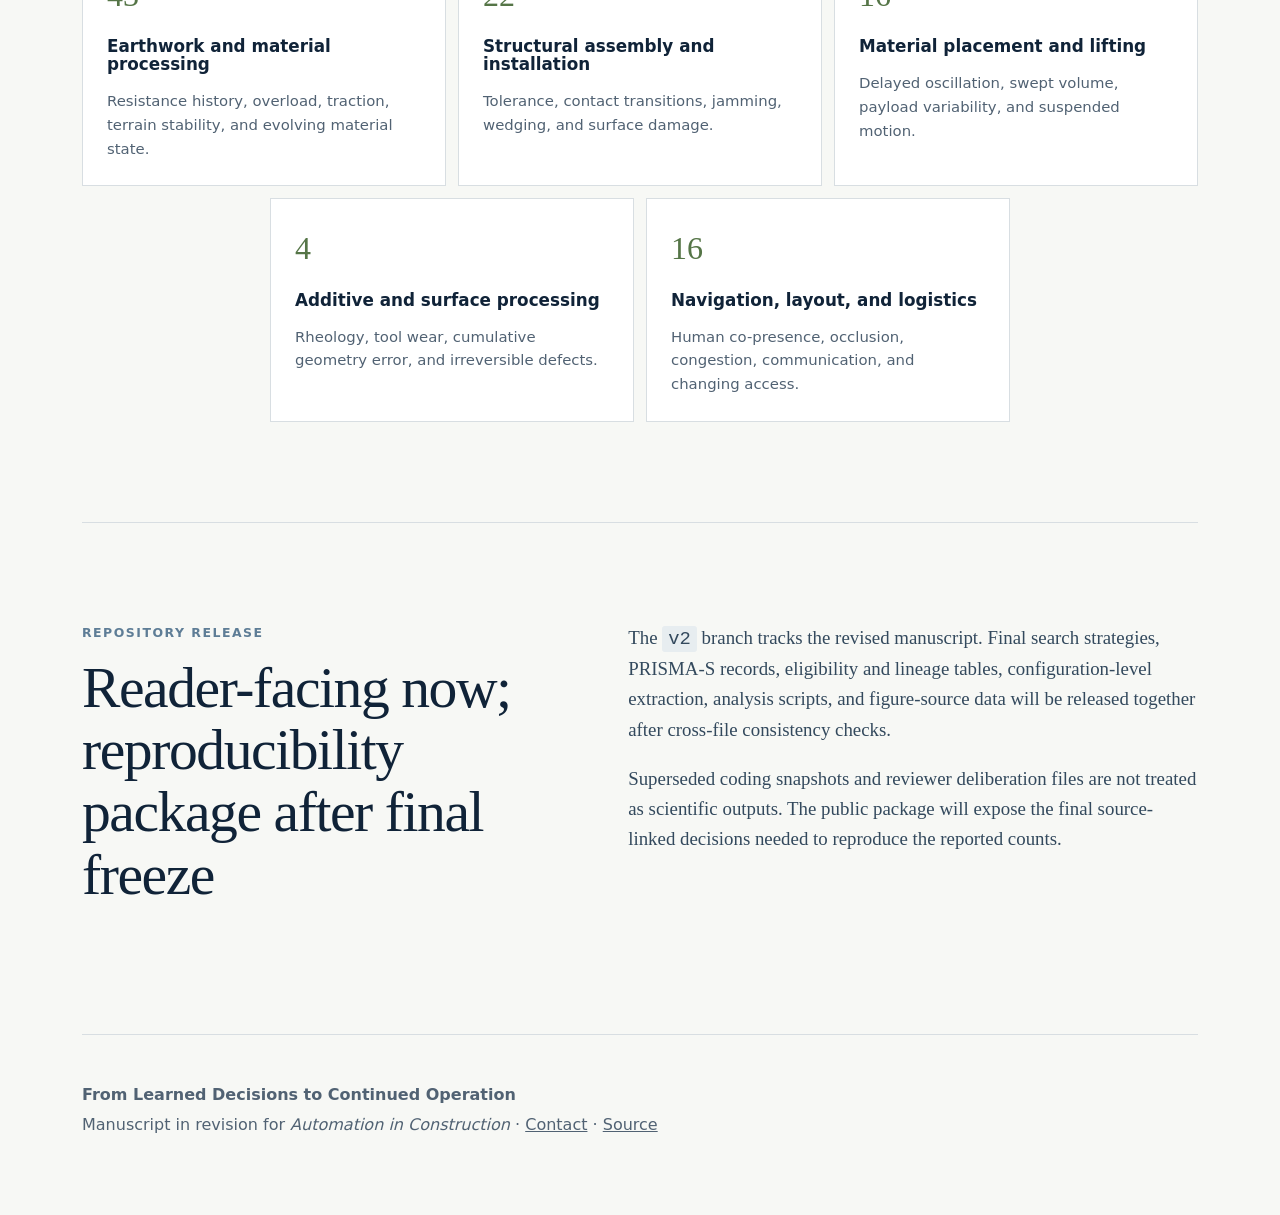
==== commit 4b21c74d: "Adopt continued-operation title across v2" ====
--- a/docs/index.html
+++ b/docs/index.html
@@ -4,7 +4,7 @@
   <meta charset="utf-8">
   <meta name="viewport" content="width=device-width, initial-scale=1">
   <meta name="description" content="Companion page for a systematic review of deep reinforcement learning in construction robotics.">
-  <title>From Task Success to Recoverable Operation</title>
+  <title>From Learned Decisions to Continued Operation</title>
   <link rel="stylesheet" href="styles.css">
 </head>
 <body>
@@ -15,7 +15,7 @@
     </nav>
     <div class="hero-copy">
       <p class="eyebrow">Systematic review · construction robotics · deep reinforcement learning</p>
-      <h1>From Task Success to<br><span>Recoverable Operation</span></h1>
+      <h1>From Learned Decisions to<br><span>Continued Operation</span></h1>
       <p class="lead">A learned action matters beyond the motion it completes. Construction work must leave a machine, workpiece, payload, and site state from which the next action remains possible.</p>
       <div class="actions">
         <a class="button primary" href="#evidence">Explore the evidence</a>
@@ -104,7 +104,7 @@
   </main>
 
   <footer>
-    <p><strong>From Task Success to Recoverable Operation</strong></p>
+    <p><strong>From Learned Decisions to Continued Operation</strong></p>
     <p>Manuscript in revision for <em>Automation in Construction</em> · <a href="mailto:zekai.jin@mail.mcgill.ca">Contact</a> · <a href="https://github.com/ZekaiJ/DRL4CONBOTS/tree/v2">Source</a></p>
   </footer>
 </body>
